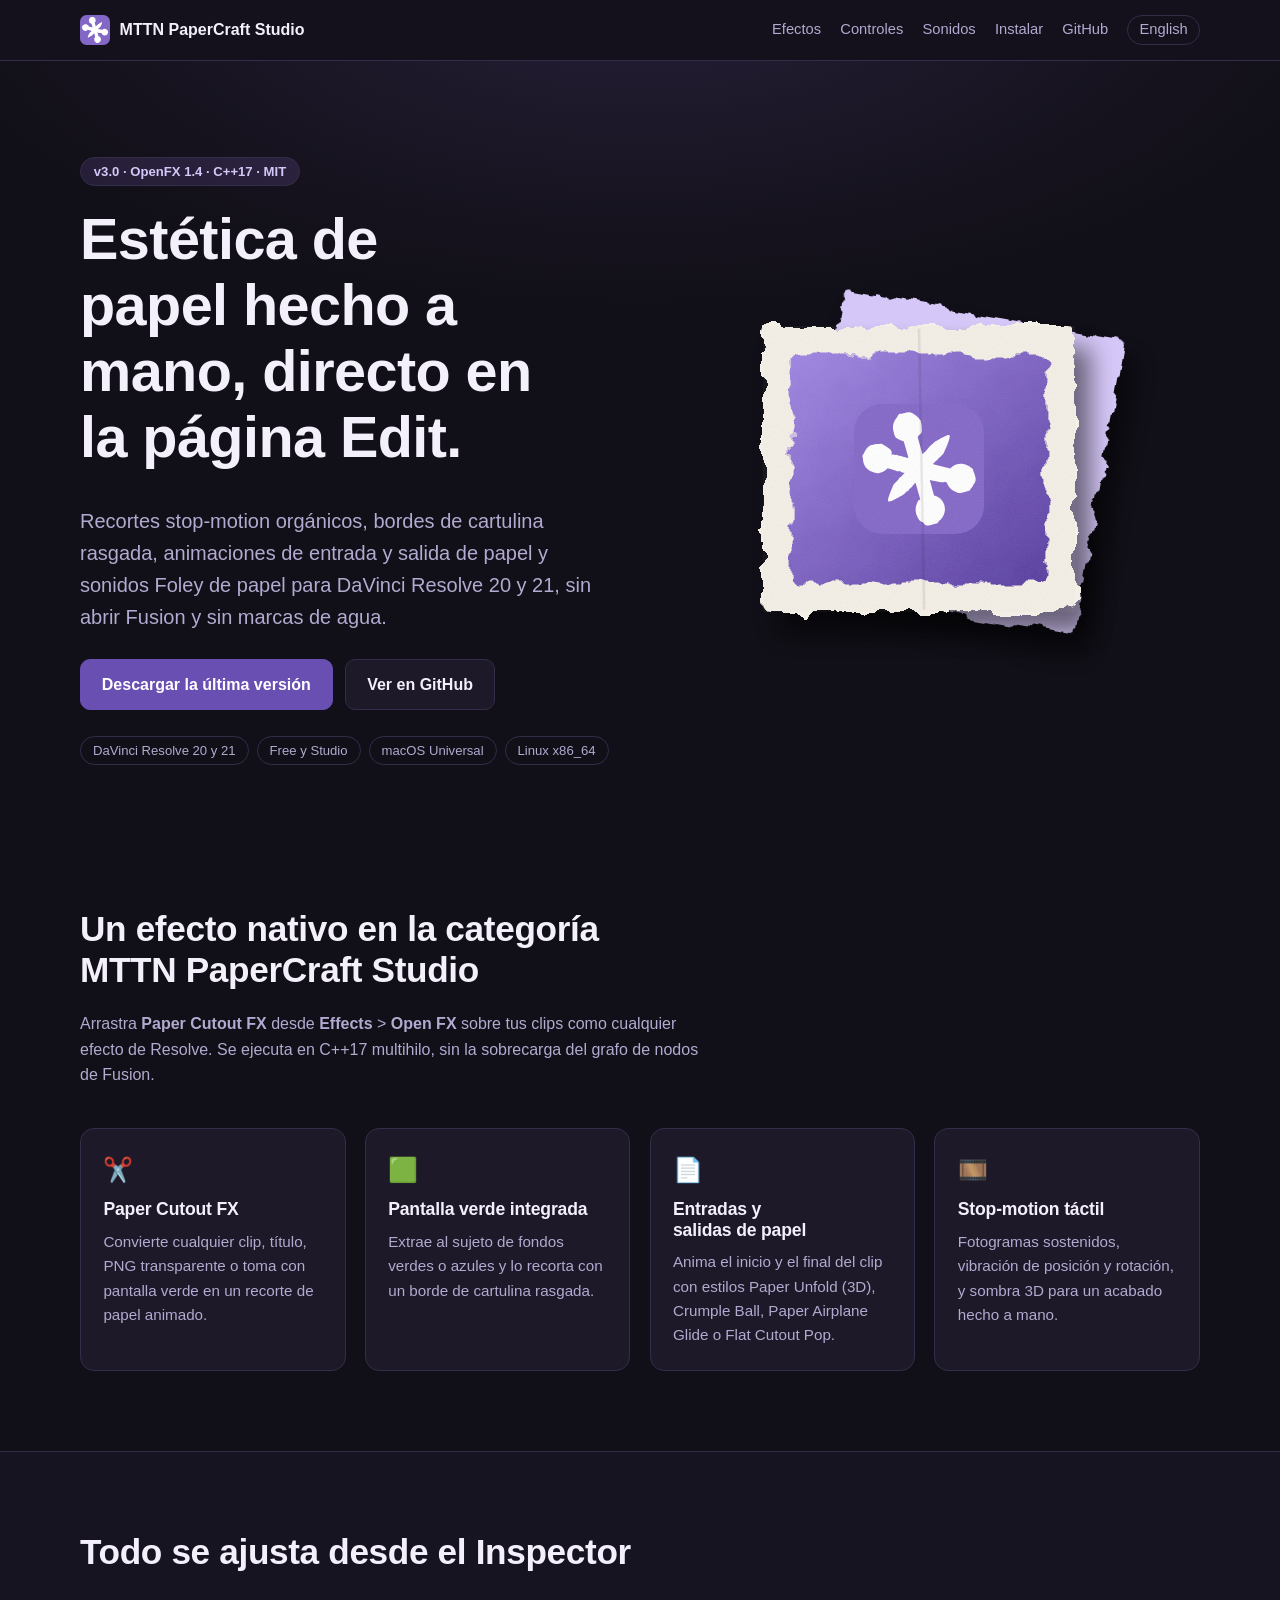
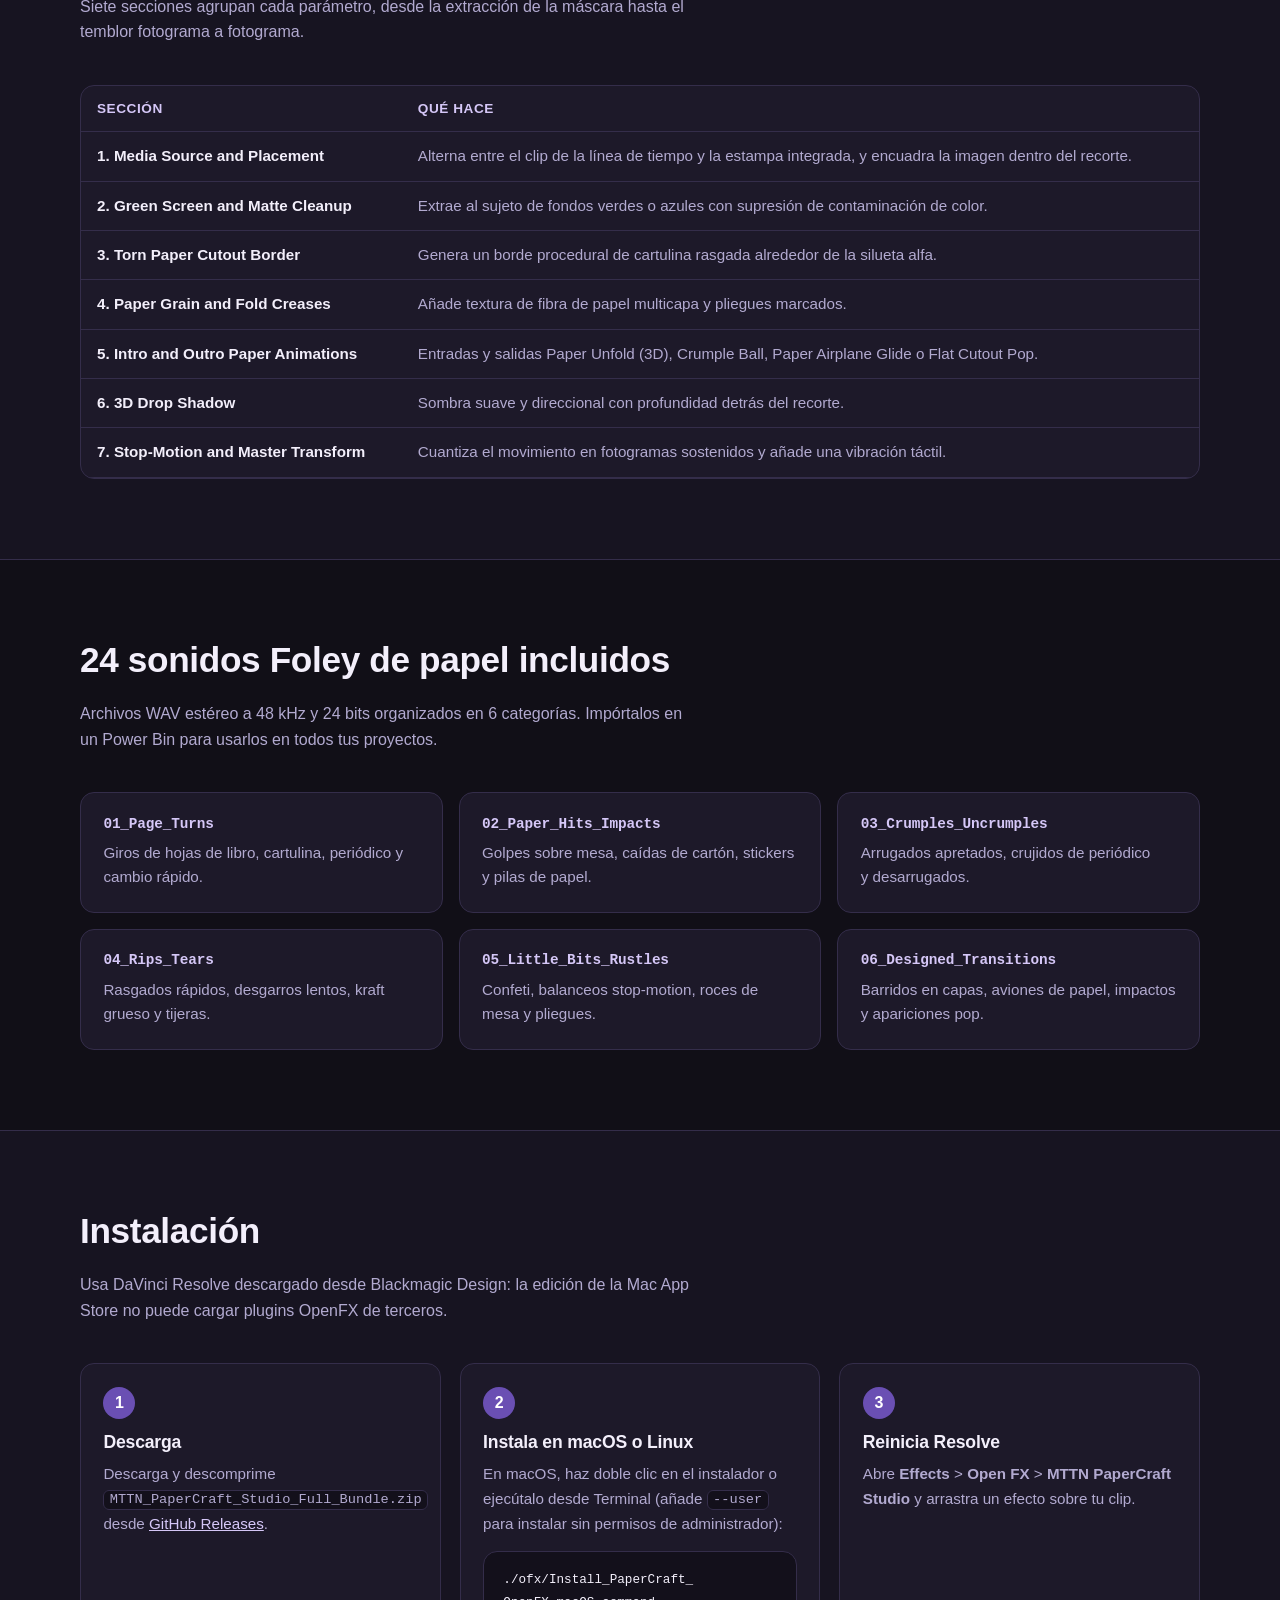
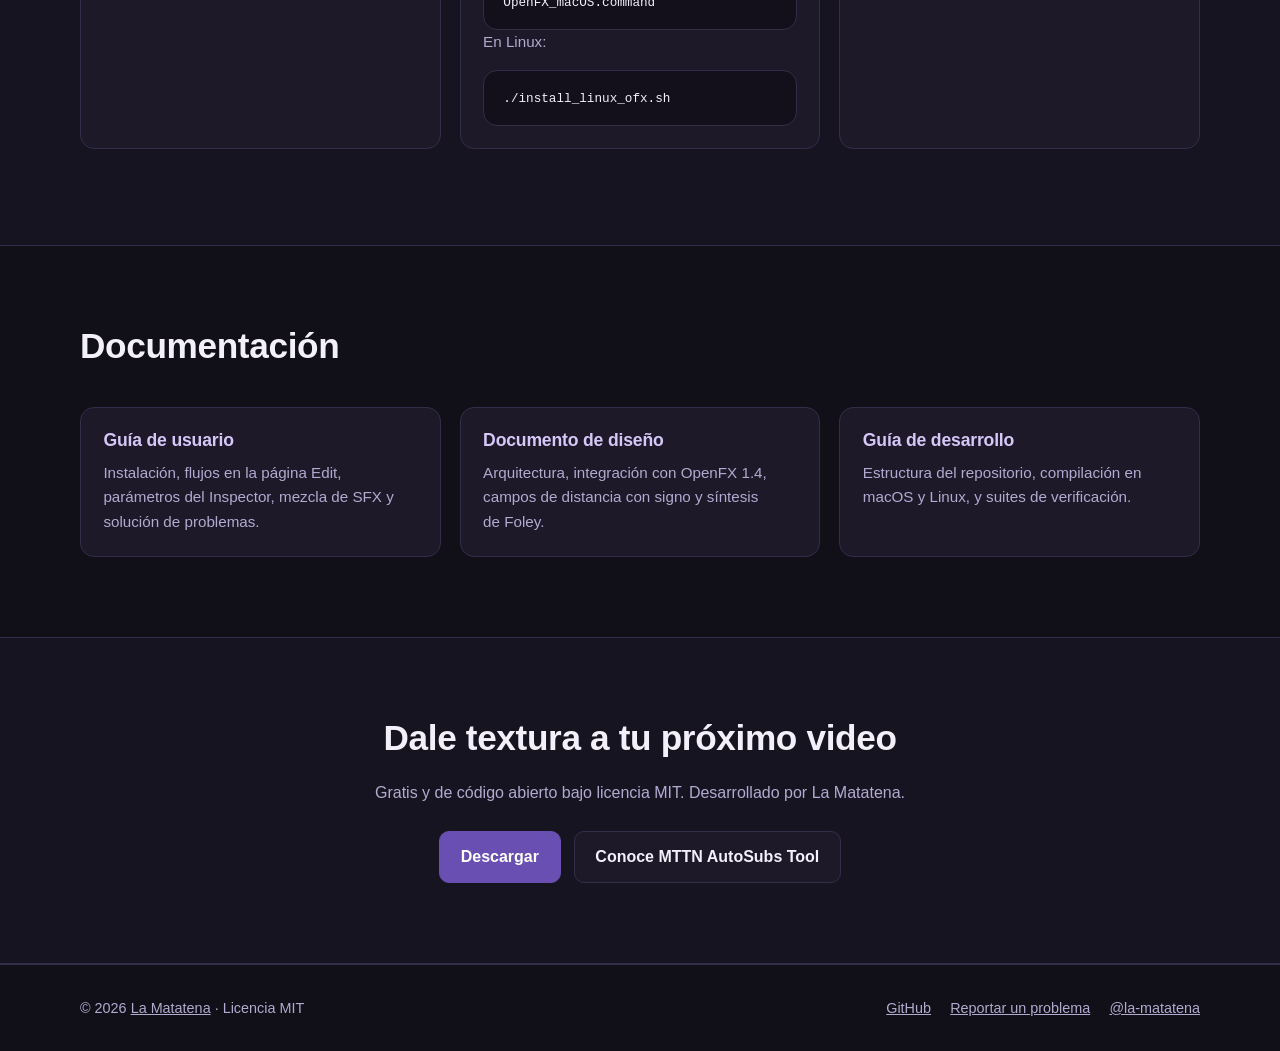
==== site/index.html @ d3d1551f "feat!: ship Paper Cutout FX as a filter-only plugin (v3.0.0) Remove the Paper Cutout FX generator co" ====
<!doctype html>
<html lang="es">
<head>
  <meta charset="utf-8">
  <meta name="viewport" content="width=device-width, initial-scale=1">
  <meta name="color-scheme" content="dark">
  <title>MTTN PaperCraft Studio · Recortes de papel stop-motion para DaVinci Resolve</title>
  <meta name="description" content="Plugin OpenFX nativo para DaVinci Resolve 20 y 21: recortes de papel stop-motion, bordes de cartulina rasgada, animaciones de papel y 24 sonidos Foley de papel. Gratis y sin marcas de agua.">
  <meta name="theme-color" content="#15121e">
  <link rel="icon" href="icon.svg" type="image/svg+xml">
  <link rel="alternate" hreflang="es" href="https://la-matatena.github.io/mttn-papercraft-studio/">
  <link rel="alternate" hreflang="en" href="https://la-matatena.github.io/mttn-papercraft-studio/en/">
  <meta property="og:title" content="MTTN PaperCraft Studio">
  <meta property="og:description" content="Recortes de papel stop-motion, animaciones de papel y Foley de papel en la página Edit de DaVinci Resolve.">
  <meta property="og:type" content="website">
  <link rel="stylesheet" href="styles.css">
</head>
<body>
  <a class="skip" href="#main">Saltar al contenido</a>
  <header class="topbar">
    <div class="wrap">
      <a class="brand" href="./"><img src="icon.svg" alt="" width="30" height="30">MTTN PaperCraft Studio</a>
      <nav class="nav" aria-label="Principal">
        <a href="#efectos">Efectos</a>
        <a href="#controles">Controles</a>
        <a href="#sonidos">Sonidos</a>
        <a href="#instalar">Instalar</a>
        <a href="https://github.com/la-matatena/mttn-papercraft-studio">GitHub</a>
        <a class="lang" href="en/" hreflang="en" lang="en">English</a>
      </nav>
    </div>
  </header>

  <main id="main">
    <section class="hero">
      <div class="wrap hero-grid split">
        <div>
          <span class="eyebrow">v3.0 · OpenFX 1.4 · C++17 · MIT</span>
          <h1>Estética de papel hecho a mano, directo en la página Edit.</h1>
          <p class="lead">Recortes stop-motion orgánicos, bordes de cartulina rasgada, animaciones de entrada y salida de papel y sonidos Foley de papel para DaVinci Resolve 20 y 21, sin abrir Fusion y sin marcas de agua.</p>
          <div class="actions">
            <a class="btn primary" href="https://github.com/la-matatena/mttn-papercraft-studio/releases/latest">Descargar la última versión</a>
            <a class="btn" href="https://github.com/la-matatena/mttn-papercraft-studio">Ver en GitHub</a>
          </div>
          <ul class="chips" aria-label="Compatibilidad">
            <li>DaVinci Resolve 20 y 21</li>
            <li>Free y Studio</li>
            <li>macOS Universal</li>
            <li>Linux x86_64</li>
          </ul>
        </div>
        <svg class="paper-art" viewBox="0 0 400 320" role="img" aria-label="Ilustración de dos recortes de cartulina rasgada con la estampa de La Matatena">
          <defs>
            <filter id="torn" x="-10%" y="-10%" width="120%" height="120%">
              <feTurbulence type="fractalNoise" baseFrequency="0.045" numOctaves="4" seed="7"/>
              <feDisplacementMap in="SourceGraphic" scale="16"/>
            </filter>
            <filter id="shadow" x="-20%" y="-20%" width="140%" height="140%">
              <feGaussianBlur stdDeviation="9"/>
            </filter>
            <filter id="grain">
              <feTurbulence type="fractalNoise" baseFrequency="0.9" numOctaves="2" seed="2" result="noise"/>
              <feColorMatrix in="noise" type="saturate" values="0"/>
              <feComponentTransfer><feFuncA type="linear" slope="0.12"/></feComponentTransfer>
              <feComposite in2="SourceGraphic" operator="in"/>
            </filter>
            <linearGradient id="ink" x1="0" y1="0" x2="1" y2="1">
              <stop offset="0" stop-color="#9f85e3"/>
              <stop offset="1" stop-color="#583da0"/>
            </linearGradient>
          </defs>
          <g transform="rotate(10 220 160)">
            <g class="wobble back">
              <rect x="110" y="40" width="220" height="230" rx="6" fill="#000" opacity="0.45" filter="url(#shadow)" transform="translate(10 14)"/>
              <rect x="110" y="40" width="220" height="230" rx="6" fill="#d5c7f7" filter="url(#torn)"/>
            </g>
          </g>
          <g class="wobble">
            <rect x="70" y="50" width="240" height="220" rx="6" fill="#000" opacity="0.5" filter="url(#shadow)" transform="translate(12 16)"/>
            <rect x="70" y="50" width="240" height="220" rx="6" fill="#f4efe6" filter="url(#torn)"/>
            <rect x="92" y="72" width="196" height="176" rx="4" fill="url(#ink)" filter="url(#torn)"/>
            <image href="icon.svg" x="140" y="110" width="100" height="100"/>
            <rect x="70" y="50" width="240" height="220" fill="#fff" filter="url(#grain)"/>
            <path d="M190 52 L194 268" stroke="#000" stroke-opacity="0.08" stroke-width="2"/>
          </g>
        </svg>
      </div>
    </section>

    <section id="efectos">
      <div class="wrap">
        <div class="section-head">
          <h2>Un efecto nativo en la categoría MTTN PaperCraft Studio</h2>
          <p>Arrastra <strong>Paper Cutout FX</strong> desde <strong>Effects</strong> &gt; <strong>Open FX</strong> sobre tus clips como cualquier efecto de Resolve. Se ejecuta en C++17 multihilo, sin la sobrecarga del grafo de nodos de Fusion.</p>
        </div>
        <div class="grid">
          <article class="card"><span class="icon" aria-hidden="true">✂️</span><h3>Paper Cutout FX</h3><p>Convierte cualquier clip, título, PNG transparente o toma con pantalla verde en un recorte de papel animado.</p></article>
          <article class="card"><span class="icon" aria-hidden="true">🟩</span><h3>Pantalla verde integrada</h3><p>Extrae al sujeto de fondos verdes o azules y lo recorta con un borde de cartulina rasgada.</p></article>
          <article class="card"><span class="icon" aria-hidden="true">📄</span><h3>Entradas y salidas de papel</h3><p>Anima el inicio y el final del clip con estilos Paper Unfold (3D), Crumple Ball, Paper Airplane Glide o Flat Cutout Pop.</p></article>
          <article class="card"><span class="icon" aria-hidden="true">🎞️</span><h3>Stop-motion táctil</h3><p>Fotogramas sostenidos, vibración de posición y rotación, y sombra 3D para un acabado hecho a mano.</p></article>
        </div>
      </div>
    </section>

    <section id="controles" class="alt">
      <div class="wrap">
        <div class="section-head">
          <h2>Todo se ajusta desde el Inspector</h2>
          <p>Siete secciones agrupan cada parámetro, desde la extracción de la máscara hasta el temblor fotograma a fotograma.</p>
        </div>
        <div class="table-scroll">
          <table>
            <thead><tr><th scope="col">Sección</th><th scope="col">Qué hace</th></tr></thead>
            <tbody>
              <tr><td><strong>1. Media Source and Placement</strong></td><td>Alterna entre el clip de la línea de tiempo y la estampa integrada, y encuadra la imagen dentro del recorte.</td></tr>
              <tr><td><strong>2. Green Screen and Matte Cleanup</strong></td><td>Extrae al sujeto de fondos verdes o azules con supresión de contaminación de color.</td></tr>
              <tr><td><strong>3. Torn Paper Cutout Border</strong></td><td>Genera un borde procedural de cartulina rasgada alrededor de la silueta alfa.</td></tr>
              <tr><td><strong>4. Paper Grain and Fold Creases</strong></td><td>Añade textura de fibra de papel multicapa y pliegues marcados.</td></tr>
              <tr><td><strong>5. Intro and Outro Paper Animations</strong></td><td>Entradas y salidas Paper Unfold (3D), Crumple Ball, Paper Airplane Glide o Flat Cutout Pop.</td></tr>
              <tr><td><strong>6. 3D Drop Shadow</strong></td><td>Sombra suave y direccional con profundidad detrás del recorte.</td></tr>
              <tr><td><strong>7. Stop-Motion and Master Transform</strong></td><td>Cuantiza el movimiento en fotogramas sostenidos y añade una vibración táctil.</td></tr>
            </tbody>
          </table>
        </div>
      </div>
    </section>

    <section id="sonidos">
      <div class="wrap">
        <div class="section-head">
          <h2>24 sonidos Foley de papel incluidos</h2>
          <p>Archivos WAV estéreo a 48 kHz y 24 bits organizados en 6 categorías. Impórtalos en un Power Bin para usarlos en todos tus proyectos.</p>
        </div>
        <div class="sfx">
          <article class="card"><h3>01_Page_Turns</h3><p>Giros de hojas de libro, cartulina, periódico y cambio rápido.</p></article>
          <article class="card"><h3>02_Paper_Hits_Impacts</h3><p>Golpes sobre mesa, caídas de cartón, stickers y pilas de papel.</p></article>
          <article class="card"><h3>03_Crumples_Uncrumples</h3><p>Arrugados apretados, crujidos de periódico y desarrugados.</p></article>
          <article class="card"><h3>04_Rips_Tears</h3><p>Rasgados rápidos, desgarros lentos, kraft grueso y tijeras.</p></article>
          <article class="card"><h3>05_Little_Bits_Rustles</h3><p>Confeti, balanceos stop-motion, roces de mesa y pliegues.</p></article>
          <article class="card"><h3>06_Designed_Transitions</h3><p>Barridos en capas, aviones de papel, impactos y apariciones pop.</p></article>
        </div>
      </div>
    </section>

    <section id="instalar" class="alt">
      <div class="wrap">
        <div class="section-head">
          <h2>Instalación</h2>
          <p>Usa DaVinci Resolve descargado desde Blackmagic Design: la edición de la Mac App Store no puede cargar plugins OpenFX de terceros.</p>
        </div>
        <ol class="steps">
          <li>
            <h3>Descarga</h3>
            <p>Descarga y descomprime <code>MTTN_PaperCraft_Studio_Full_Bundle.zip</code> desde <a href="https://github.com/la-matatena/mttn-papercraft-studio/releases/latest">GitHub Releases</a>.</p>
          </li>
          <li>
            <h3>Instala en macOS o Linux</h3>
            <p>En macOS, haz doble clic en el instalador o ejecútalo desde Terminal (añade <code>--user</code> para instalar sin permisos de administrador):</p>
            <pre><code>./ofx/<wbr>Install_PaperCraft_<wbr>OpenFX_macOS.command</code></pre>
            <p>En Linux:</p>
            <pre><code>./install_linux_ofx.sh</code></pre>
          </li>
          <li>
            <h3>Reinicia Resolve</h3>
            <p>Abre <strong>Effects</strong> &gt; <strong>Open FX</strong> &gt; <strong>MTTN PaperCraft Studio</strong> y arrastra un efecto sobre tu clip.</p>
          </li>
        </ol>
      </div>
    </section>

    <section id="docs">
      <div class="wrap">
        <div class="section-head"><h2>Documentación</h2></div>
        <div class="grid three">
          <a class="card" href="https://github.com/la-matatena/mttn-papercraft-studio/blob/main/docs/user_guide.md"><h3>Guía de usuario</h3><p>Instalación, flujos en la página Edit, parámetros del Inspector, mezcla de SFX y solución de problemas.</p></a>
          <a class="card" href="https://github.com/la-matatena/mttn-papercraft-studio/blob/main/docs/design_doc.md"><h3>Documento de diseño</h3><p>Arquitectura, integración con OpenFX 1.4, campos de distancia con signo y síntesis de Foley.</p></a>
          <a class="card" href="https://github.com/la-matatena/mttn-papercraft-studio/blob/main/docs/developer_guide.md"><h3>Guía de desarrollo</h3><p>Estructura del repositorio, compilación en macOS y Linux, y suites de verificación.</p></a>
        </div>
      </div>
    </section>

    <section class="cta alt">
      <div class="wrap">
        <h2>Dale textura a tu próximo video</h2>
        <p>Gratis y de código abierto bajo licencia MIT. Desarrollado por La Matatena.</p>
        <div class="actions">
          <a class="btn primary" href="https://github.com/la-matatena/mttn-papercraft-studio/releases/latest">Descargar</a>
          <a class="btn" href="https://la-matatena.github.io/mttn-autosubs-tool/">Conoce MTTN AutoSubs Tool</a>
        </div>
      </div>
    </section>
  </main>

  <footer>
    <div class="wrap">
      <span>© 2026 <a href="https://la-matatena.com">La Matatena</a> · Licencia MIT</span>
      <nav aria-label="Pie de página">
        <a href="https://github.com/la-matatena/mttn-papercraft-studio">GitHub</a>
        <a href="https://github.com/la-matatena/mttn-papercraft-studio/issues">Reportar un problema</a>
        <a href="https://github.com/la-matatena">@la-matatena</a>
      </nav>
    </div>
  </footer>
</body>
</html>
---- site/styles.css ----
/* La Matatena landing page styles. Tokens come from la-matatena/.github/assets/brand-palette.json. */
:root {
  color-scheme: dark;
  --purple: #8367c7;
  --purple-deep: #6a4fb3;
  --purple-hover: #583da0;
  --purple-control: #9f85e3;
  --purple-tint: #d5c7f7;
  --purple-soft: rgba(131, 103, 199, 0.18);
  --bg: #110f17;
  --topbar: #15121e;
  --panel: #171421;
  --card: #1d1929;
  --inset: #13101b;
  --border: #342d4a;
  --text: #f3effb;
  --muted: #b2aad0;
  --ok: #2ecc71;
  --font-heading: "Montserrat", -apple-system, BlinkMacSystemFont, "SF Pro Display", "Helvetica Neue", Arial, sans-serif;
  --font-body: -apple-system, BlinkMacSystemFont, "SF Pro Text", "Helvetica Neue", Arial, sans-serif;
  --font-mono: ui-monospace, SFMono-Regular, Menlo, Monaco, Consolas, monospace;
  --radius: 14px;
  --max: 1120px;
  accent-color: var(--purple);
}

*, *::before, *::after { box-sizing: border-box; }

html { scroll-behavior: smooth; }
@media (prefers-reduced-motion: reduce) { html { scroll-behavior: auto; } }

body {
  margin: 0;
  background: var(--bg);
  color: var(--text);
  font: 1rem/1.6 var(--font-body);
  -webkit-font-smoothing: antialiased;
}

img { max-width: 100%; height: auto; display: block; }
figure { margin: 0; }
a { color: var(--purple-tint); }
a:hover { color: #fff; }
:focus-visible { outline: 2px solid var(--purple-control); outline-offset: 3px; border-radius: 6px; }
::selection { background: var(--purple); color: #fff; }

h1, h2, h3 { font-family: var(--font-heading); line-height: 1.15; letter-spacing: -0.01em; margin: 0 0 0.6em; text-wrap: balance; }
h1 { font-size: clamp(2.2rem, 5vw, 3.6rem); font-weight: 800; }
h2 { font-size: clamp(1.6rem, 3vw, 2.2rem); font-weight: 700; }
h3 { font-size: 1.1rem; font-weight: 700; }
p { margin: 0 0 1em; text-wrap: pretty; }
code { font-family: var(--font-mono); font-size: 0.9em; background: var(--inset); border: 1px solid var(--border); border-radius: 6px; padding: 0.1em 0.4em; }
pre { font-family: var(--font-mono); font-size: 0.88rem; background: var(--inset); border: 1px solid var(--border); border-radius: var(--radius); padding: 1rem 1.2rem; overflow-x: auto; margin: 0; }
pre code { background: none; border: 0; padding: 0; }

.wrap { width: min(100% - 2.5rem, var(--max)); margin-inline: auto; }

.skip { position: absolute; left: -999px; top: 0; }
.skip:focus { left: 1rem; top: 1rem; z-index: 10; background: var(--purple); color: #fff; padding: 0.5rem 1rem; border-radius: 8px; }

/* Top bar */
.topbar { position: sticky; top: 0; z-index: 5; background: color-mix(in srgb, var(--topbar) 88%, transparent); backdrop-filter: blur(10px); border-bottom: 1px solid var(--border); }
.topbar .wrap { display: flex; align-items: center; gap: 1.5rem; min-height: 60px; }
.brand { display: flex; align-items: center; gap: 0.6rem; color: var(--text); text-decoration: none; font-family: var(--font-heading); font-weight: 700; }
.brand img { width: 30px; height: 30px; }
.nav { display: flex; gap: 1.2rem; margin-left: auto; align-items: center; flex-wrap: wrap; }
.nav a { color: var(--muted); text-decoration: none; font-size: 0.92rem; }
.nav a:hover { color: var(--text); }
.nav .lang { border: 1px solid var(--border); border-radius: 999px; padding: 0.15rem 0.7rem; }
@media (max-width: 720px) { .nav a:not(.lang) { display: none; } }

/* Buttons */
.btn { display: inline-flex; align-items: center; gap: 0.5rem; padding: 0.75rem 1.3rem; border-radius: 10px; font-weight: 600; text-decoration: none; border: 1px solid var(--border); color: var(--text); background: var(--card); transition: background 0.15s, border-color 0.15s; }
.btn:hover { color: var(--text); border-color: var(--purple-control); }
.btn.primary { background: var(--purple-deep); border-color: var(--purple-deep); color: #fff; }
.btn.primary:hover { background: var(--purple-hover); }
.actions { display: flex; flex-wrap: wrap; gap: 0.8rem; margin-top: 1.6rem; }

/* Hero */
.hero { padding: clamp(3rem, 8vw, 6rem) 0 3rem; background: radial-gradient(ellipse 80% 60% at 50% -10%, var(--purple-soft), transparent 70%); }
.hero-grid { display: grid; gap: 3rem; align-items: center; }
@media (min-width: 900px) { .hero-grid.split { grid-template-columns: 1fr 1fr; } }
.eyebrow { display: inline-block; color: var(--purple-tint); background: var(--purple-soft); border: 1px solid var(--border); border-radius: 999px; padding: 0.2rem 0.8rem; font-size: 0.82rem; font-weight: 600; margin-bottom: 1.2rem; }
.lead { font-size: clamp(1.05rem, 1.8vw, 1.25rem); color: var(--muted); max-width: 60ch; }
.chips { display: flex; flex-wrap: wrap; gap: 0.5rem; margin-top: 1.6rem; padding: 0; list-style: none; }
.chips li { font-size: 0.82rem; color: var(--muted); border: 1px solid var(--border); border-radius: 999px; padding: 0.2rem 0.75rem; }
.shot { border: 1px solid var(--border); border-radius: var(--radius); overflow: hidden; background: var(--panel); box-shadow: 0 30px 80px -30px rgba(0, 0, 0, 0.8), 0 0 0 1px rgba(255, 255, 255, 0.02); }
.hero .shot { margin-top: 3rem; }

/* Sections */
section { padding: clamp(3rem, 7vw, 5rem) 0; }
section.alt { background: var(--panel); border-block: 1px solid var(--border); }
.section-head { max-width: 70ch; margin-bottom: 2.5rem; }
.section-head p { color: var(--muted); }

.grid { display: grid; gap: 1.2rem; grid-template-columns: repeat(auto-fill, minmax(min(100%, 260px), 1fr)); }
@media (min-width: 900px) { .grid.three, .sfx { grid-template-columns: repeat(3, 1fr); } }
a.card { text-decoration: none; color: inherit; transition: border-color 0.15s; }
a.card:hover { border-color: var(--purple-control); }
a.card h3 { color: var(--purple-tint); }
.card { background: var(--card); border: 1px solid var(--border); border-radius: var(--radius); padding: 1.4rem; }
.card p { color: var(--muted); margin: 0; font-size: 0.95rem; }
.card .icon { font-size: 1.5rem; margin-bottom: 0.6rem; display: block; }

.feature { display: grid; gap: 2rem; align-items: center; margin-bottom: 4rem; }
.feature:last-child { margin-bottom: 0; }
@media (min-width: 900px) {
  .feature { grid-template-columns: 5fr 7fr; }
  .feature.flip > :first-child { order: 2; }
}
.feature ul { color: var(--muted); padding-left: 1.2rem; margin: 0; }
.feature li { margin-bottom: 0.4rem; }
.stack { display: grid; gap: 1rem; }
.pair { display: grid; gap: 1rem; grid-template-columns: 1fr 1fr; align-items: start; }
@media (max-width: 600px) { .pair { grid-template-columns: 1fr; } }
.shot.narrow { max-width: 460px; justify-self: center; width: 100%; }

.steps { counter-reset: step; display: grid; gap: 1.2rem; grid-template-columns: repeat(auto-fit, minmax(min(100%, 300px), 1fr)); padding: 0; list-style: none; }
.steps > li { counter-increment: step; background: var(--card); border: 1px solid var(--border); border-radius: var(--radius); padding: 1.4rem; }
.steps > li::before { content: counter(step); display: inline-grid; place-items: center; width: 2rem; height: 2rem; border-radius: 50%; background: var(--purple-deep); color: #fff; font-weight: 700; margin-bottom: 0.8rem; }
.steps p { color: var(--muted); font-size: 0.95rem; }
.steps pre { margin-top: 0.8rem; white-space: pre-wrap; overflow-wrap: anywhere; }

table { width: 100%; border-collapse: collapse; font-size: 0.95rem; }
th, td { text-align: left; padding: 0.75rem 1rem; border-bottom: 1px solid var(--border); vertical-align: top; }
th { color: var(--purple-tint); font-family: var(--font-heading); font-size: 0.85rem; text-transform: uppercase; letter-spacing: 0.04em; }
td { color: var(--muted); }
td strong { color: var(--text); }
.table-scroll { overflow-x: auto; border: 1px solid var(--border); border-radius: var(--radius); background: var(--card); }

.cta { text-align: center; }
.cta .actions { justify-content: center; }
.cta p { color: var(--muted); max-width: 60ch; margin-inline: auto; }

footer { border-top: 1px solid var(--border); padding: 2rem 0; color: var(--muted); font-size: 0.9rem; }
footer .wrap { display: flex; flex-wrap: wrap; gap: 1rem 2rem; justify-content: space-between; align-items: center; }
footer nav { display: flex; gap: 1.2rem; flex-wrap: wrap; }
footer a { color: var(--muted); }

/* PaperCraft hero art: torn cardstock cutouts with a stop-motion wobble. */
.paper-art { width: 100%; max-width: 520px; margin-inline: auto; overflow: visible; }
.paper-art .wobble { transform-box: fill-box; transform-origin: center; animation: stop-motion 1.2s steps(1) infinite; }
.paper-art .wobble.back { animation-delay: -0.6s; }
@keyframes stop-motion {
  0% { transform: rotate(-4deg) translate(0, 0); }
  25% { transform: rotate(-3.2deg) translate(2px, -1px); }
  50% { transform: rotate(-4.6deg) translate(-1px, 1px); }
  75% { transform: rotate(-3.6deg) translate(1px, 2px); }
}
@media (prefers-reduced-motion: reduce) { .paper-art .wobble { animation: none; transform: rotate(-4deg); } }

.sfx { display: grid; gap: 1rem; grid-template-columns: repeat(auto-fill, minmax(min(100%, 220px), 1fr)); }
.sfx .card h3 { font-family: var(--font-mono); font-size: 0.9rem; color: var(--purple-tint); }
@media (min-width: 900px) { .sfx { grid-template-columns: repeat(3, 1fr); } }
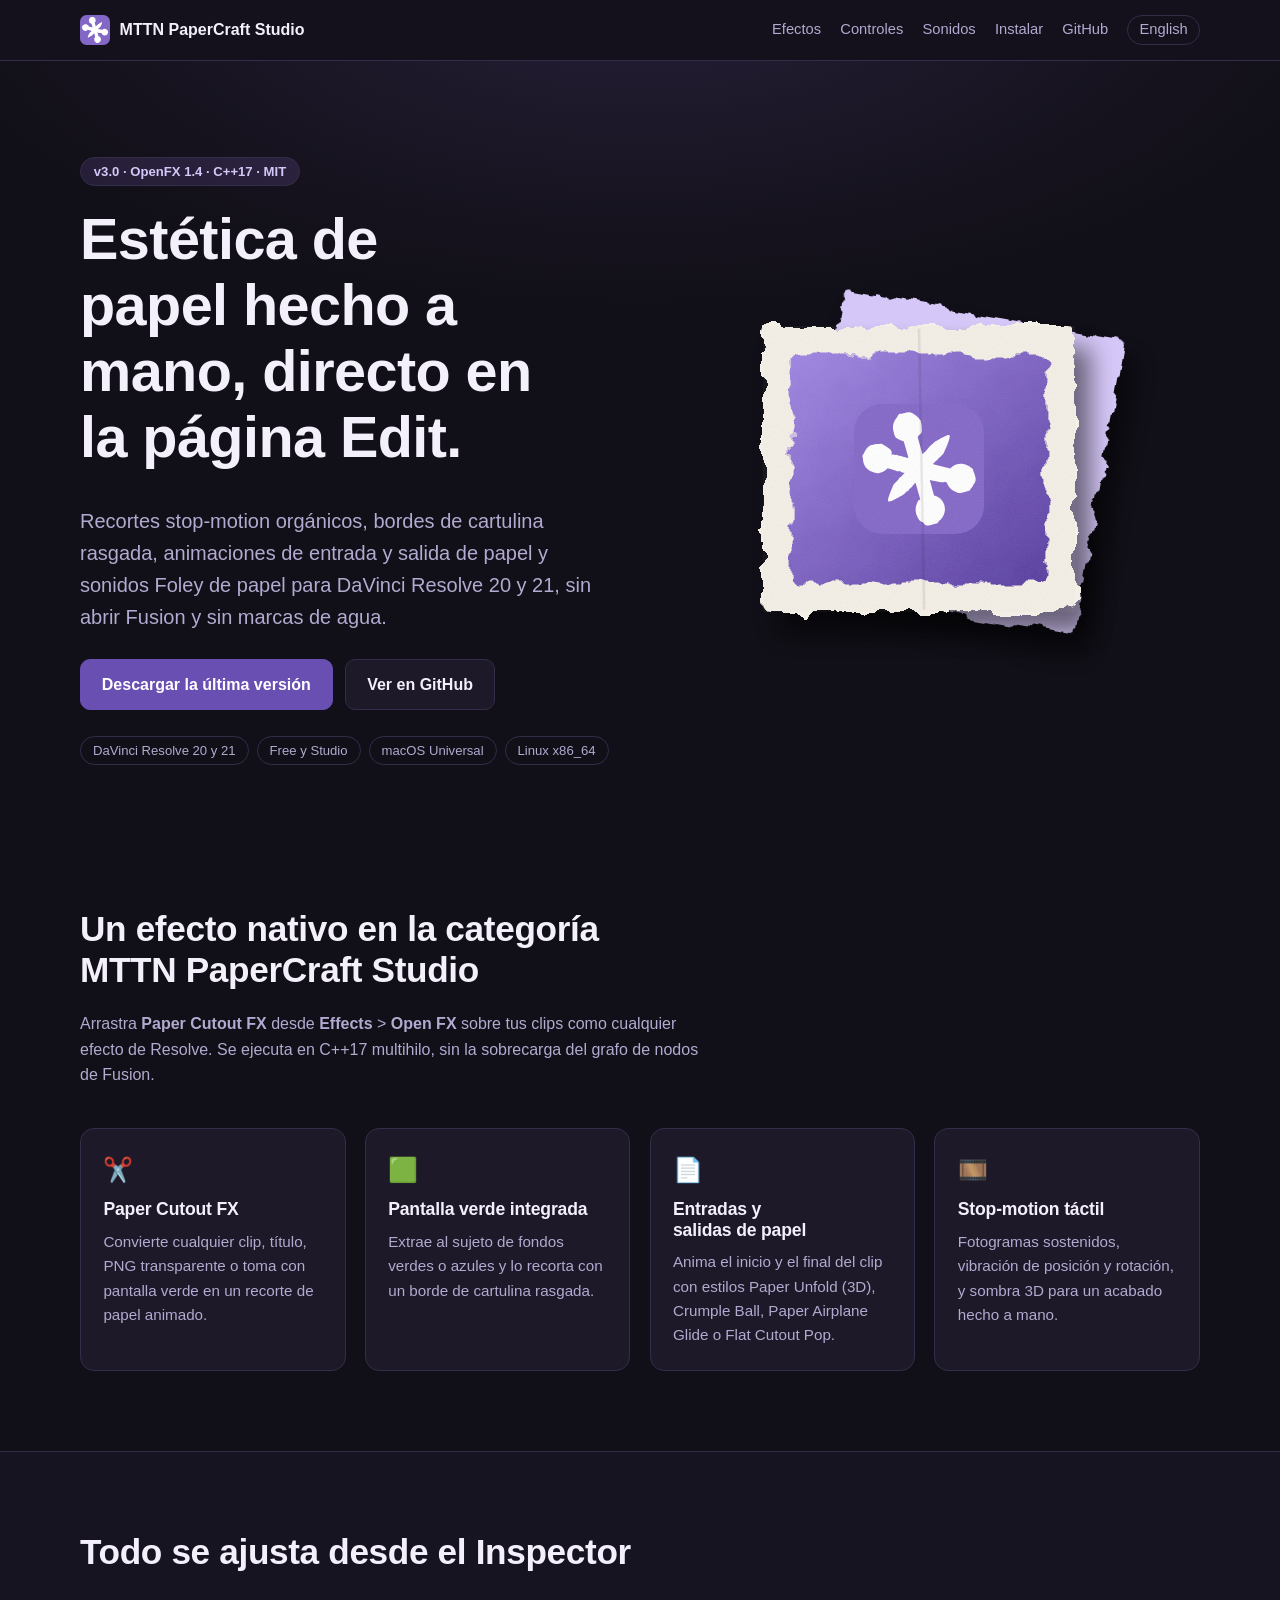
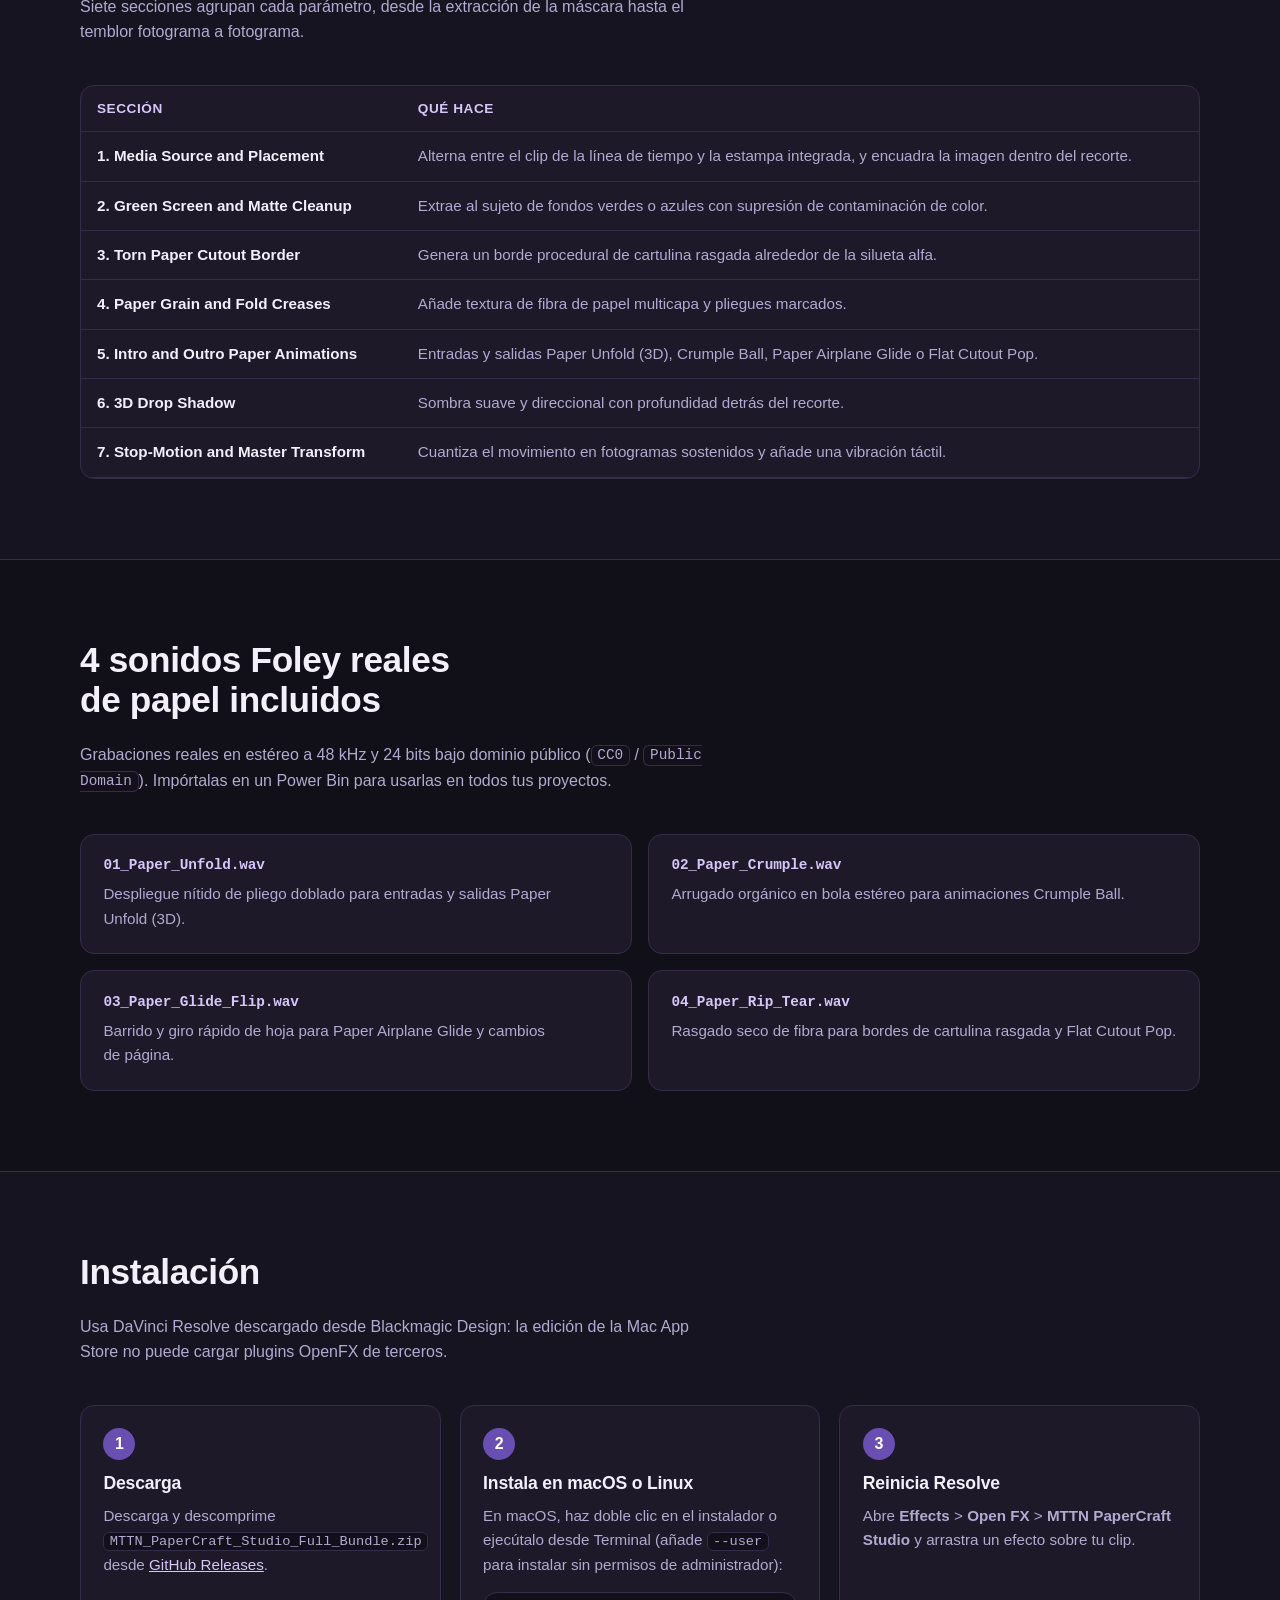
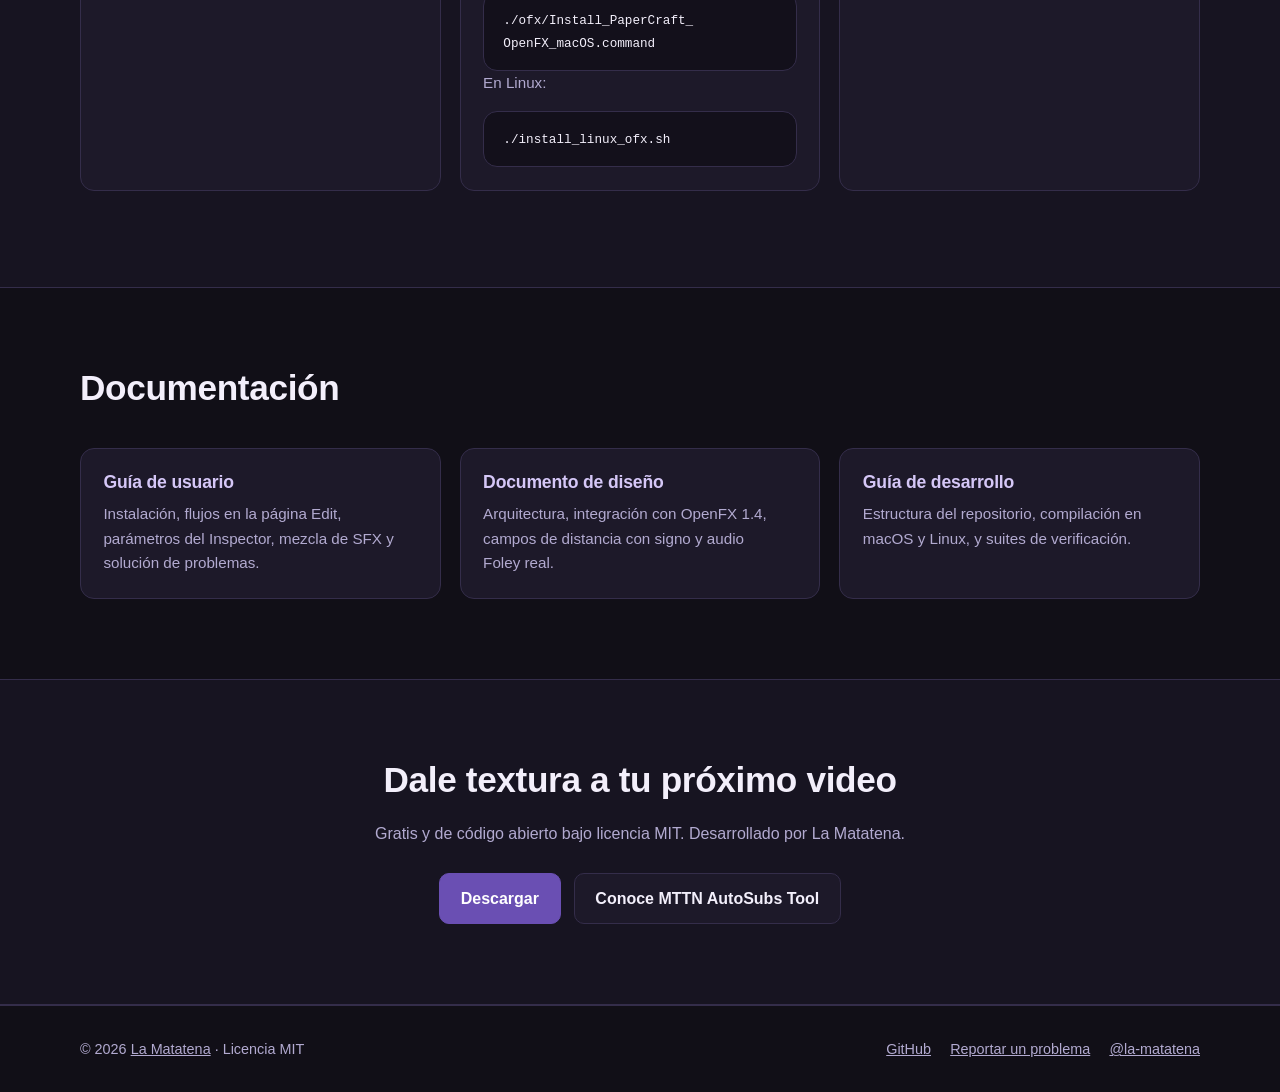
==== commit 52823521: "feat: replace synthesized audio with 4 real public-domain paper Foley WAVs" ====
--- a/site/index.html
+++ b/site/index.html
@@ -5,7 +5,7 @@
   <meta name="viewport" content="width=device-width, initial-scale=1">
   <meta name="color-scheme" content="dark">
   <title>MTTN PaperCraft Studio · Recortes de papel stop-motion para DaVinci Resolve</title>
-  <meta name="description" content="Plugin OpenFX nativo para DaVinci Resolve 20 y 21: recortes de papel stop-motion, bordes de cartulina rasgada, animaciones de papel y 24 sonidos Foley de papel. Gratis y sin marcas de agua.">
+  <meta name="description" content="Plugin OpenFX nativo para DaVinci Resolve 20 y 21: recortes de papel stop-motion, bordes de cartulina rasgada, animaciones de papel y 4 sonidos Foley reales de papel. Gratis y sin marcas de agua.">
   <meta name="theme-color" content="#15121e">
   <link rel="icon" href="icon.svg" type="image/svg+xml">
   <link rel="alternate" hreflang="es" href="https://la-matatena.github.io/mttn-papercraft-studio/">
@@ -128,16 +128,14 @@
     <section id="sonidos">
       <div class="wrap">
         <div class="section-head">
-          <h2>24 sonidos Foley de papel incluidos</h2>
-          <p>Archivos WAV estéreo a 48 kHz y 24 bits organizados en 6 categorías. Impórtalos en un Power Bin para usarlos en todos tus proyectos.</p>
+          <h2>4 sonidos Foley reales de papel incluidos</h2>
+          <p>Grabaciones reales en estéreo a 48 kHz y 24 bits bajo dominio público (<code>CC0</code> / <code>Public Domain</code>). Impórtalas en un Power Bin para usarlas en todos tus proyectos.</p>
         </div>
         <div class="sfx">
-          <article class="card"><h3>01_Page_Turns</h3><p>Giros de hojas de libro, cartulina, periódico y cambio rápido.</p></article>
-          <article class="card"><h3>02_Paper_Hits_Impacts</h3><p>Golpes sobre mesa, caídas de cartón, stickers y pilas de papel.</p></article>
-          <article class="card"><h3>03_Crumples_Uncrumples</h3><p>Arrugados apretados, crujidos de periódico y desarrugados.</p></article>
-          <article class="card"><h3>04_Rips_Tears</h3><p>Rasgados rápidos, desgarros lentos, kraft grueso y tijeras.</p></article>
-          <article class="card"><h3>05_Little_Bits_Rustles</h3><p>Confeti, balanceos stop-motion, roces de mesa y pliegues.</p></article>
-          <article class="card"><h3>06_Designed_Transitions</h3><p>Barridos en capas, aviones de papel, impactos y apariciones pop.</p></article>
+          <article class="card"><h3>01_Paper_Unfold.wav</h3><p>Despliegue nítido de pliego doblado para entradas y salidas Paper Unfold (3D).</p></article>
+          <article class="card"><h3>02_Paper_Crumple.wav</h3><p>Arrugado orgánico en bola estéreo para animaciones Crumple Ball.</p></article>
+          <article class="card"><h3>03_Paper_Glide_Flip.wav</h3><p>Barrido y giro rápido de hoja para Paper Airplane Glide y cambios de página.</p></article>
+          <article class="card"><h3>04_Paper_Rip_Tear.wav</h3><p>Rasgado seco de fibra para bordes de cartulina rasgada y Flat Cutout Pop.</p></article>
         </div>
       </div>
     </section>
@@ -173,7 +171,7 @@
         <div class="section-head"><h2>Documentación</h2></div>
         <div class="grid three">
           <a class="card" href="https://github.com/la-matatena/mttn-papercraft-studio/blob/main/docs/user_guide.md"><h3>Guía de usuario</h3><p>Instalación, flujos en la página Edit, parámetros del Inspector, mezcla de SFX y solución de problemas.</p></a>
-          <a class="card" href="https://github.com/la-matatena/mttn-papercraft-studio/blob/main/docs/design_doc.md"><h3>Documento de diseño</h3><p>Arquitectura, integración con OpenFX 1.4, campos de distancia con signo y síntesis de Foley.</p></a>
+          <a class="card" href="https://github.com/la-matatena/mttn-papercraft-studio/blob/main/docs/design_doc.md"><h3>Documento de diseño</h3><p>Arquitectura, integración con OpenFX 1.4, campos de distancia con signo y audio Foley real.</p></a>
           <a class="card" href="https://github.com/la-matatena/mttn-papercraft-studio/blob/main/docs/developer_guide.md"><h3>Guía de desarrollo</h3><p>Estructura del repositorio, compilación en macOS y Linux, y suites de verificación.</p></a>
         </div>
       </div>
--- a/site/styles.css
+++ b/site/styles.css
@@ -94,7 +94,7 @@
 .section-head p { color: var(--muted); }
 
 .grid { display: grid; gap: 1.2rem; grid-template-columns: repeat(auto-fill, minmax(min(100%, 260px), 1fr)); }
-@media (min-width: 900px) { .grid.three, .sfx { grid-template-columns: repeat(3, 1fr); } }
+@media (min-width: 900px) { .grid.three { grid-template-columns: repeat(3, 1fr); } }
 a.card { text-decoration: none; color: inherit; transition: border-color 0.15s; }
 a.card:hover { border-color: var(--purple-control); }
 a.card h3 { color: var(--purple-tint); }
@@ -151,4 +151,4 @@
 
 .sfx { display: grid; gap: 1rem; grid-template-columns: repeat(auto-fill, minmax(min(100%, 220px), 1fr)); }
 .sfx .card h3 { font-family: var(--font-mono); font-size: 0.9rem; color: var(--purple-tint); }
-@media (min-width: 900px) { .sfx { grid-template-columns: repeat(3, 1fr); } }
+@media (min-width: 900px) { .sfx { grid-template-columns: repeat(2, 1fr); } }
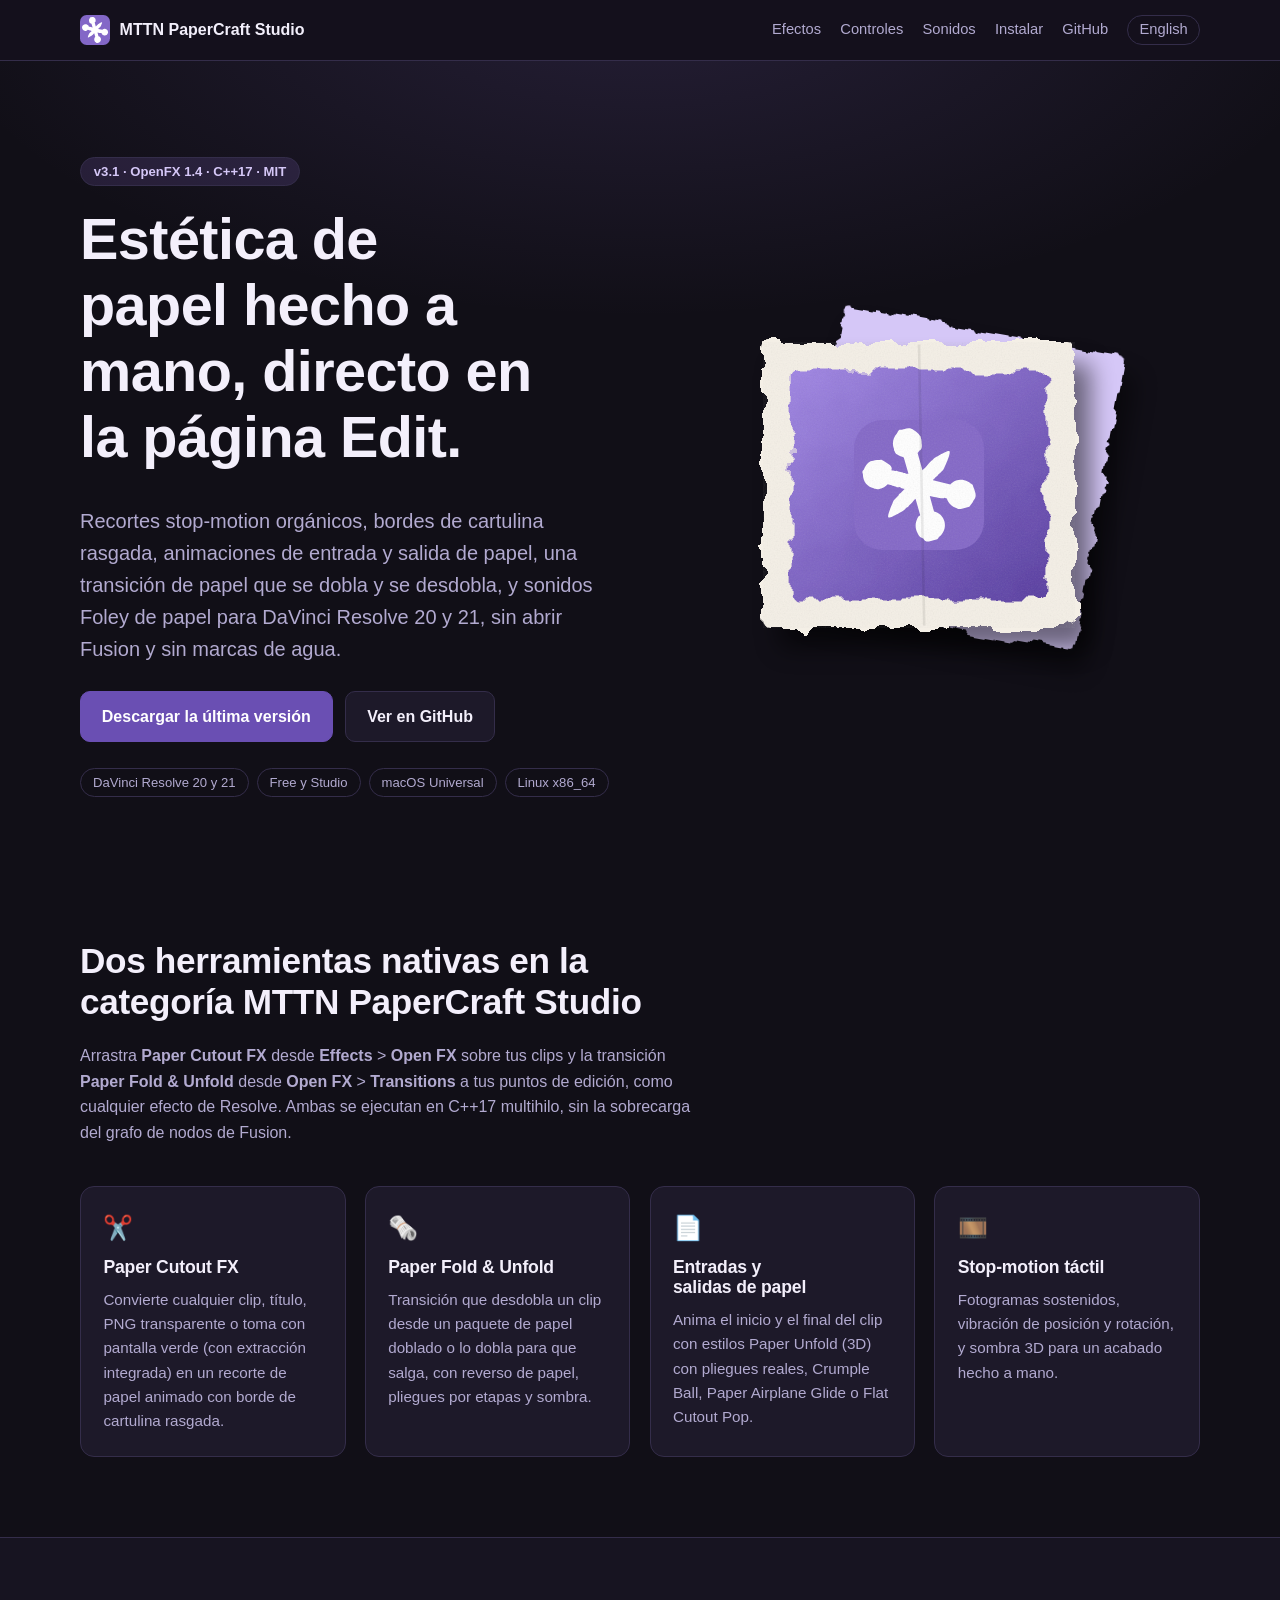
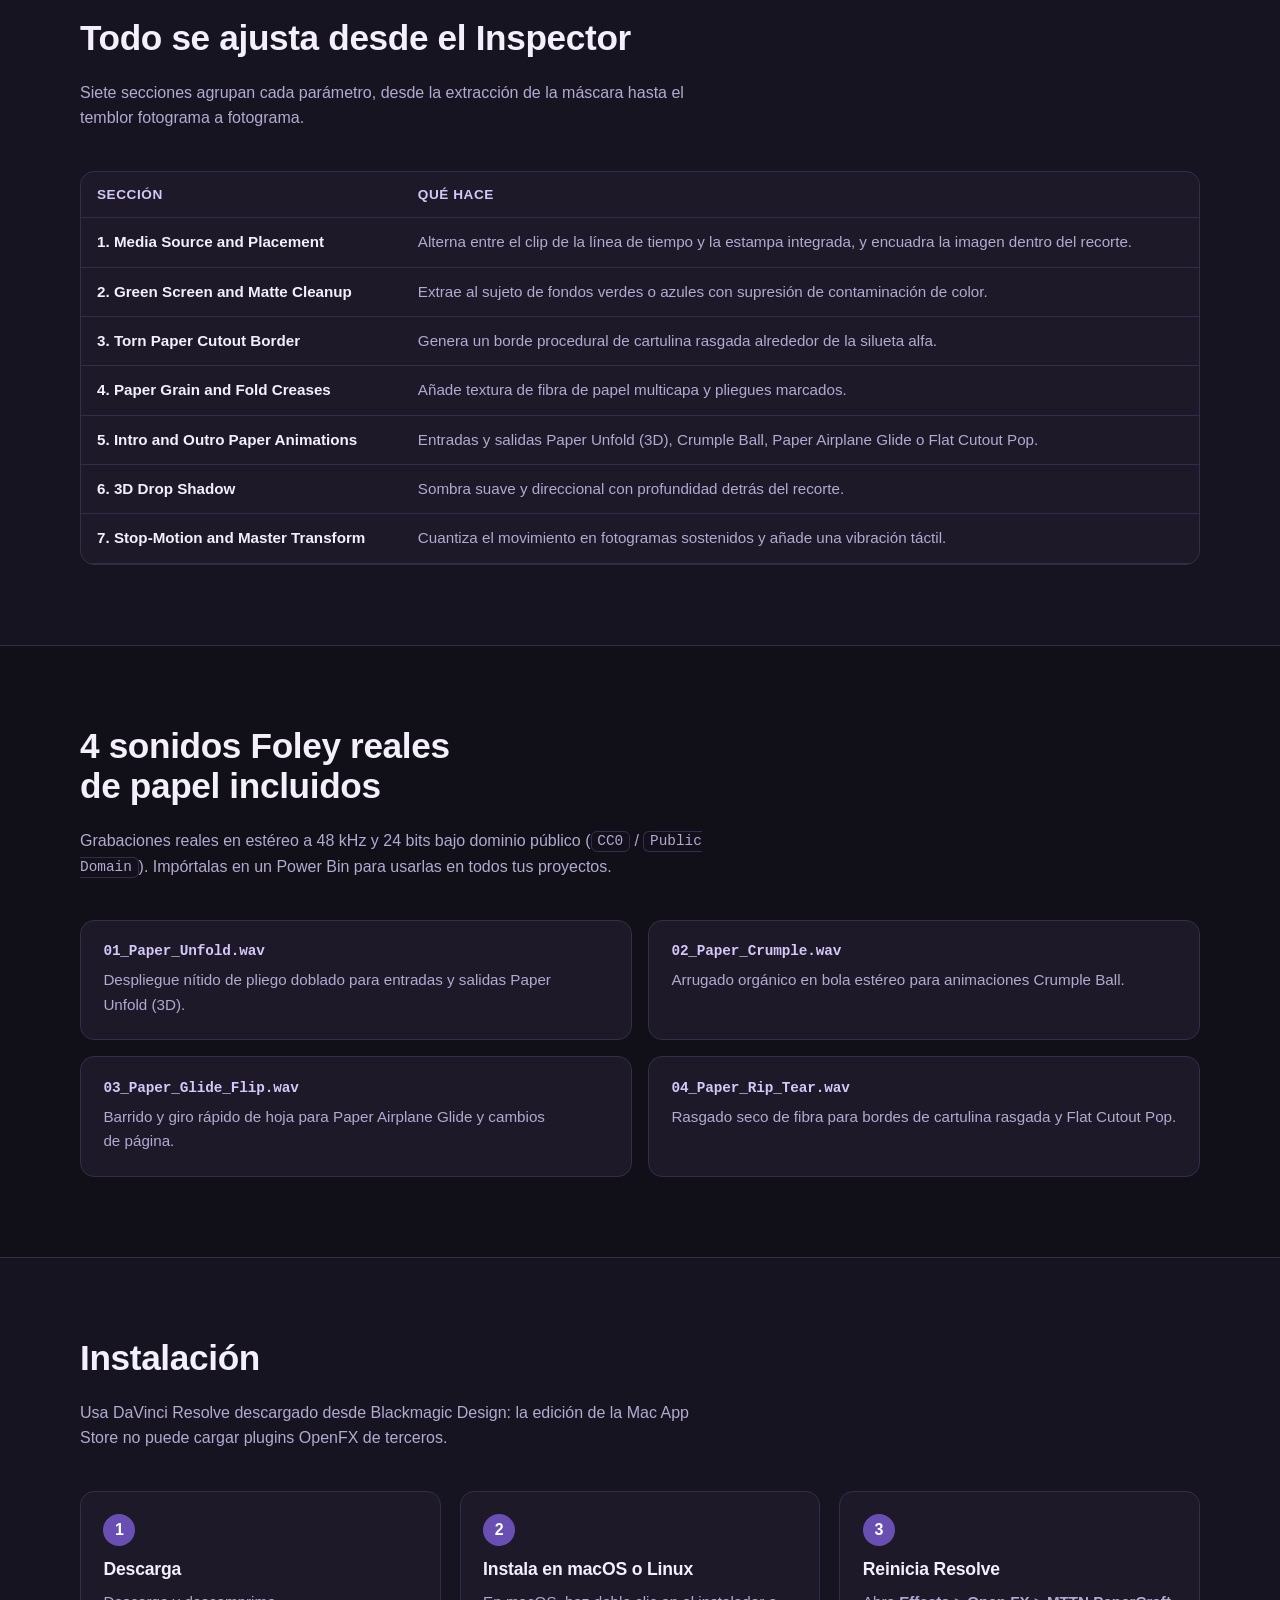
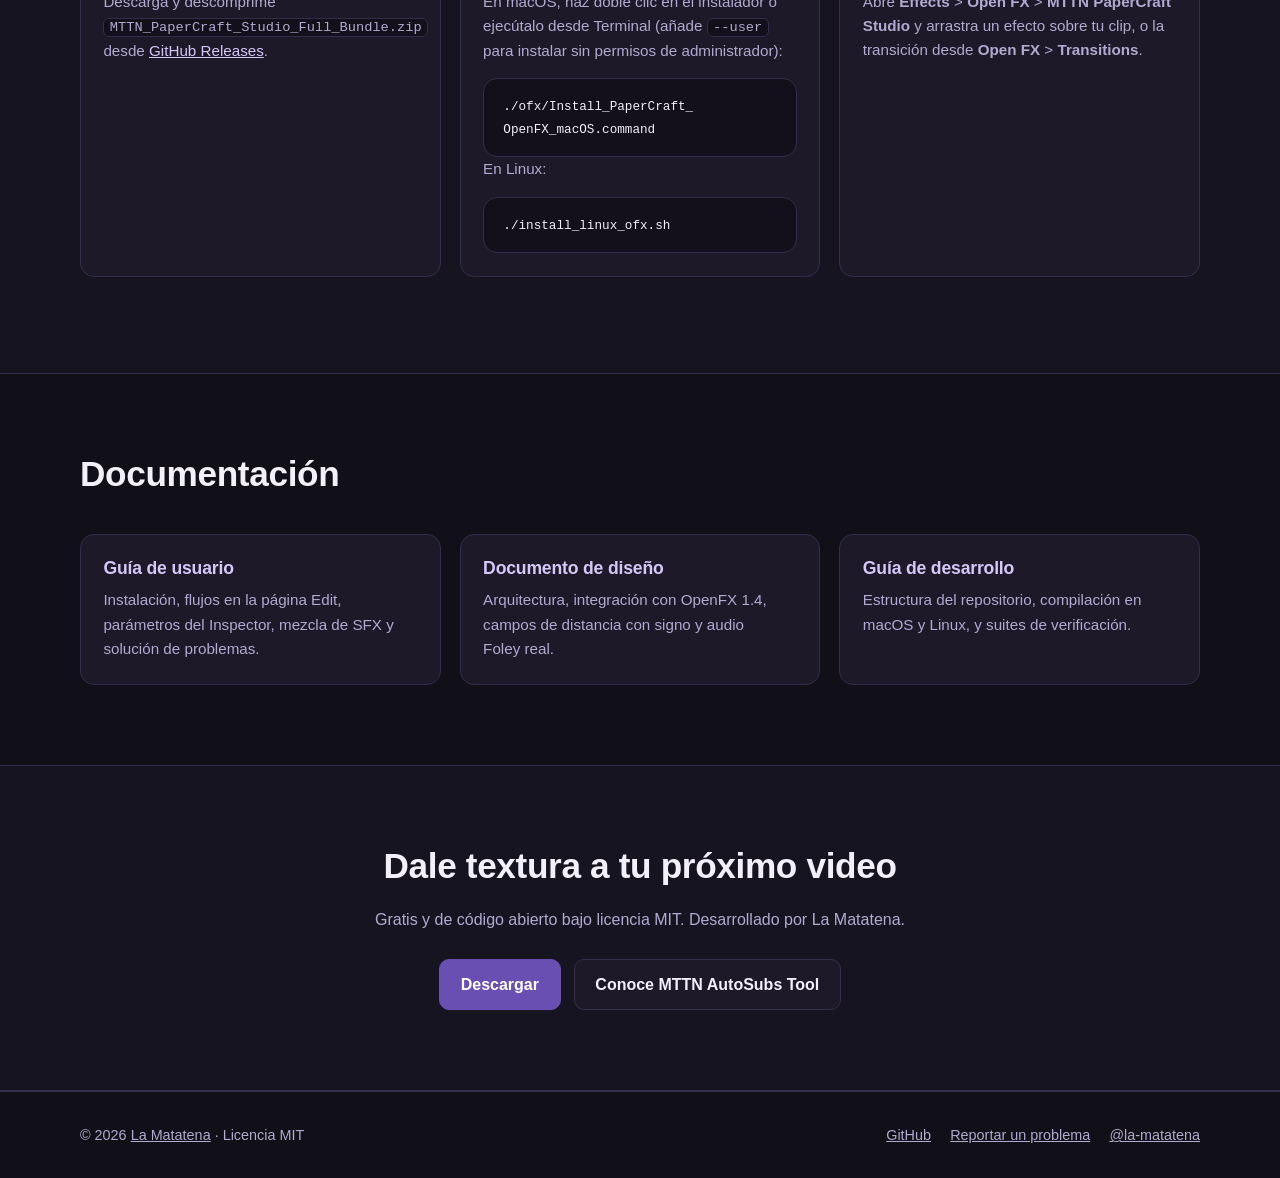
==== commit 8441f109: "feat: add Paper Fold & Unfold transition and real-fold Paper Unfold (3D) (v3.1.0) - Register a secon" ====
--- a/site/index.html
+++ b/site/index.html
@@ -35,9 +35,9 @@
     <section class="hero">
       <div class="wrap hero-grid split">
         <div>
-          <span class="eyebrow">v3.0 · OpenFX 1.4 · C++17 · MIT</span>
+          <span class="eyebrow">v3.1 · OpenFX 1.4 · C++17 · MIT</span>
           <h1>Estética de papel hecho a mano, directo en la página Edit.</h1>
-          <p class="lead">Recortes stop-motion orgánicos, bordes de cartulina rasgada, animaciones de entrada y salida de papel y sonidos Foley de papel para DaVinci Resolve 20 y 21, sin abrir Fusion y sin marcas de agua.</p>
+          <p class="lead">Recortes stop-motion orgánicos, bordes de cartulina rasgada, animaciones de entrada y salida de papel, una transición de papel que se dobla y se desdobla, y sonidos Foley de papel para DaVinci Resolve 20 y 21, sin abrir Fusion y sin marcas de agua.</p>
           <div class="actions">
             <a class="btn primary" href="https://github.com/la-matatena/mttn-papercraft-studio/releases/latest">Descargar la última versión</a>
             <a class="btn" href="https://github.com/la-matatena/mttn-papercraft-studio">Ver en GitHub</a>
@@ -90,13 +90,13 @@
     <section id="efectos">
       <div class="wrap">
         <div class="section-head">
-          <h2>Un efecto nativo en la categoría MTTN PaperCraft Studio</h2>
-          <p>Arrastra <strong>Paper Cutout FX</strong> desde <strong>Effects</strong> &gt; <strong>Open FX</strong> sobre tus clips como cualquier efecto de Resolve. Se ejecuta en C++17 multihilo, sin la sobrecarga del grafo de nodos de Fusion.</p>
+          <h2>Dos herramientas nativas en la categoría MTTN PaperCraft Studio</h2>
+          <p>Arrastra <strong>Paper Cutout FX</strong> desde <strong>Effects</strong> &gt; <strong>Open FX</strong> sobre tus clips y la transición <strong>Paper Fold &amp; Unfold</strong> desde <strong>Open FX</strong> &gt; <strong>Transitions</strong> a tus puntos de edición, como cualquier efecto de Resolve. Ambas se ejecutan en C++17 multihilo, sin la sobrecarga del grafo de nodos de Fusion.</p>
         </div>
         <div class="grid">
-          <article class="card"><span class="icon" aria-hidden="true">✂️</span><h3>Paper Cutout FX</h3><p>Convierte cualquier clip, título, PNG transparente o toma con pantalla verde en un recorte de papel animado.</p></article>
-          <article class="card"><span class="icon" aria-hidden="true">🟩</span><h3>Pantalla verde integrada</h3><p>Extrae al sujeto de fondos verdes o azules y lo recorta con un borde de cartulina rasgada.</p></article>
-          <article class="card"><span class="icon" aria-hidden="true">📄</span><h3>Entradas y salidas de papel</h3><p>Anima el inicio y el final del clip con estilos Paper Unfold (3D), Crumple Ball, Paper Airplane Glide o Flat Cutout Pop.</p></article>
+          <article class="card"><span class="icon" aria-hidden="true">✂️</span><h3>Paper Cutout FX</h3><p>Convierte cualquier clip, título, PNG transparente o toma con pantalla verde (con extracción integrada) en un recorte de papel animado con borde de cartulina rasgada.</p></article>
+          <article class="card"><span class="icon" aria-hidden="true">🗞️</span><h3>Paper Fold &amp; Unfold</h3><p>Transición que desdobla un clip desde un paquete de papel doblado o lo dobla para que salga, con reverso de papel, pliegues por etapas y sombra.</p></article>
+          <article class="card"><span class="icon" aria-hidden="true">📄</span><h3>Entradas y salidas de papel</h3><p>Anima el inicio y el final del clip con estilos Paper Unfold (3D) con pliegues reales, Crumple Ball, Paper Airplane Glide o Flat Cutout Pop.</p></article>
           <article class="card"><span class="icon" aria-hidden="true">🎞️</span><h3>Stop-motion táctil</h3><p>Fotogramas sostenidos, vibración de posición y rotación, y sombra 3D para un acabado hecho a mano.</p></article>
         </div>
       </div>
@@ -160,7 +160,7 @@
           </li>
           <li>
             <h3>Reinicia Resolve</h3>
-            <p>Abre <strong>Effects</strong> &gt; <strong>Open FX</strong> &gt; <strong>MTTN PaperCraft Studio</strong> y arrastra un efecto sobre tu clip.</p>
+            <p>Abre <strong>Effects</strong> &gt; <strong>Open FX</strong> &gt; <strong>MTTN PaperCraft Studio</strong> y arrastra un efecto sobre tu clip, o la transición desde <strong>Open FX</strong> &gt; <strong>Transitions</strong>.</p>
           </li>
         </ol>
       </div>
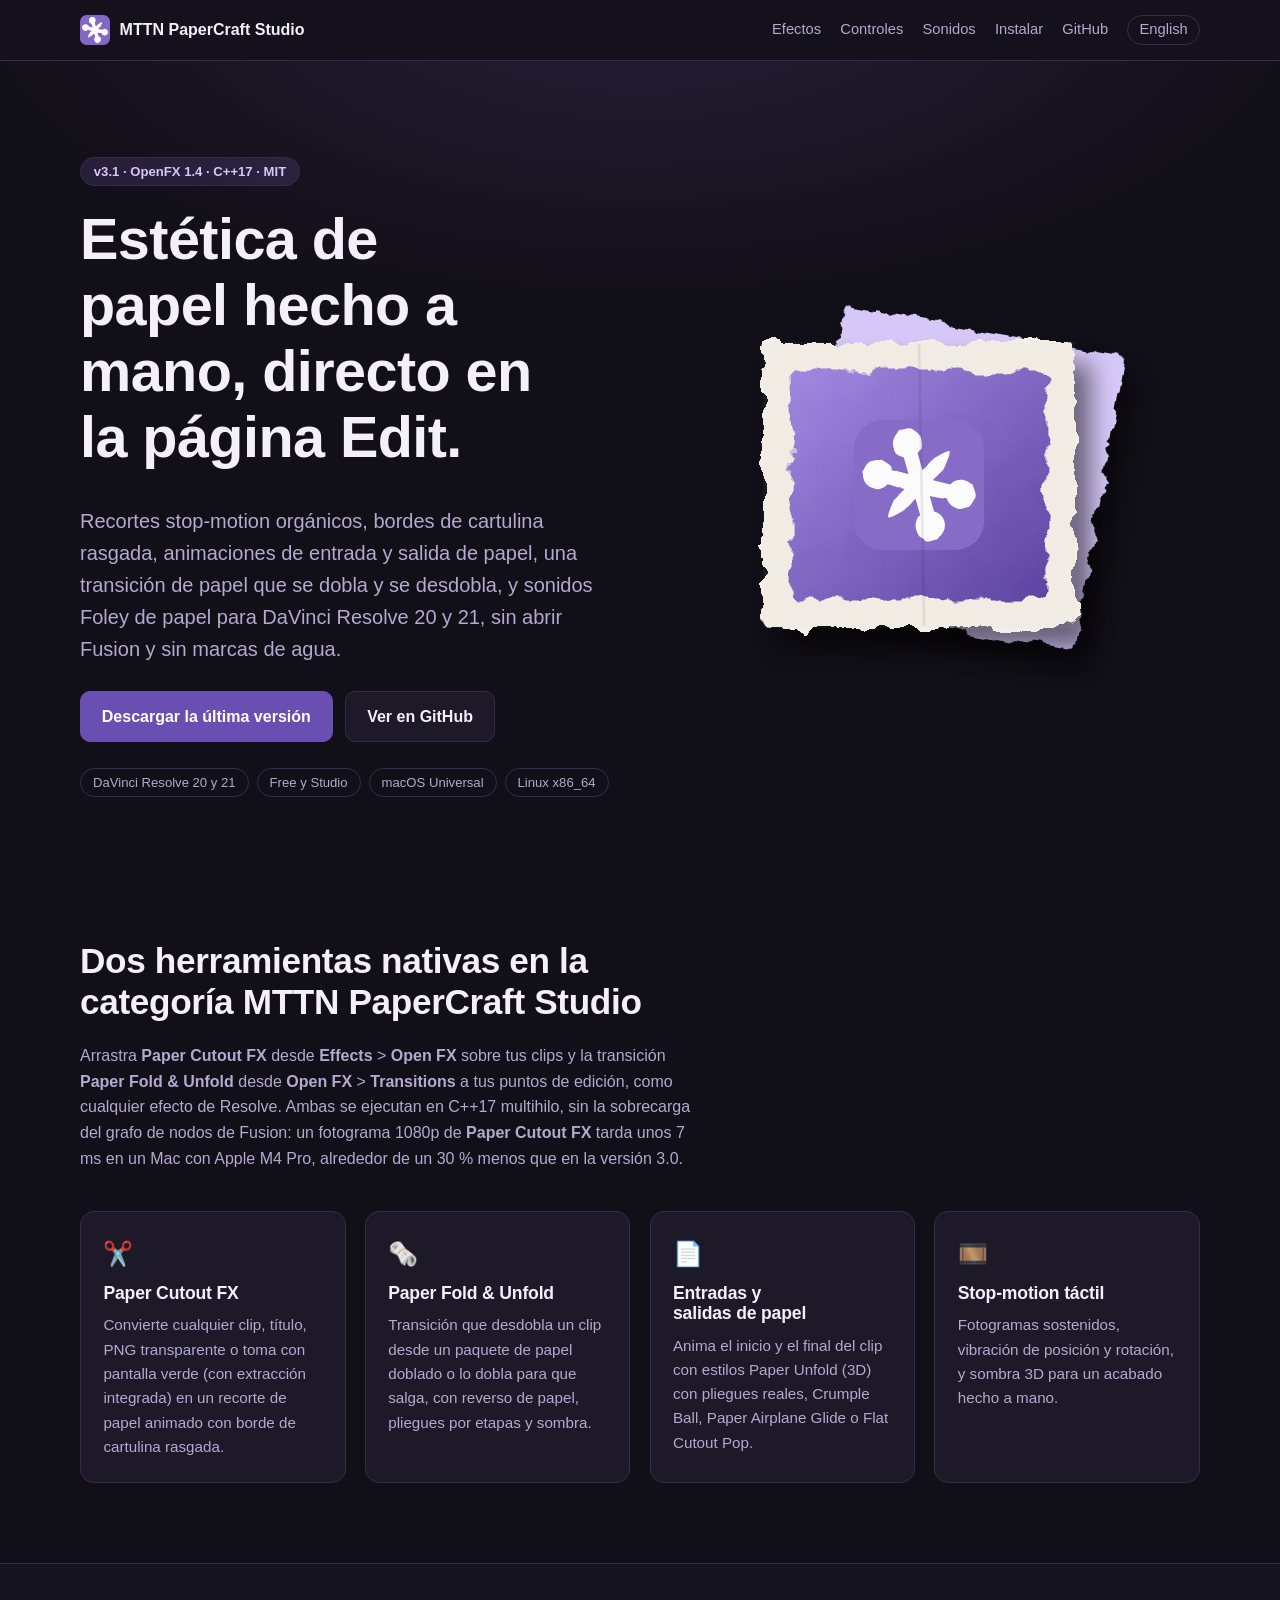
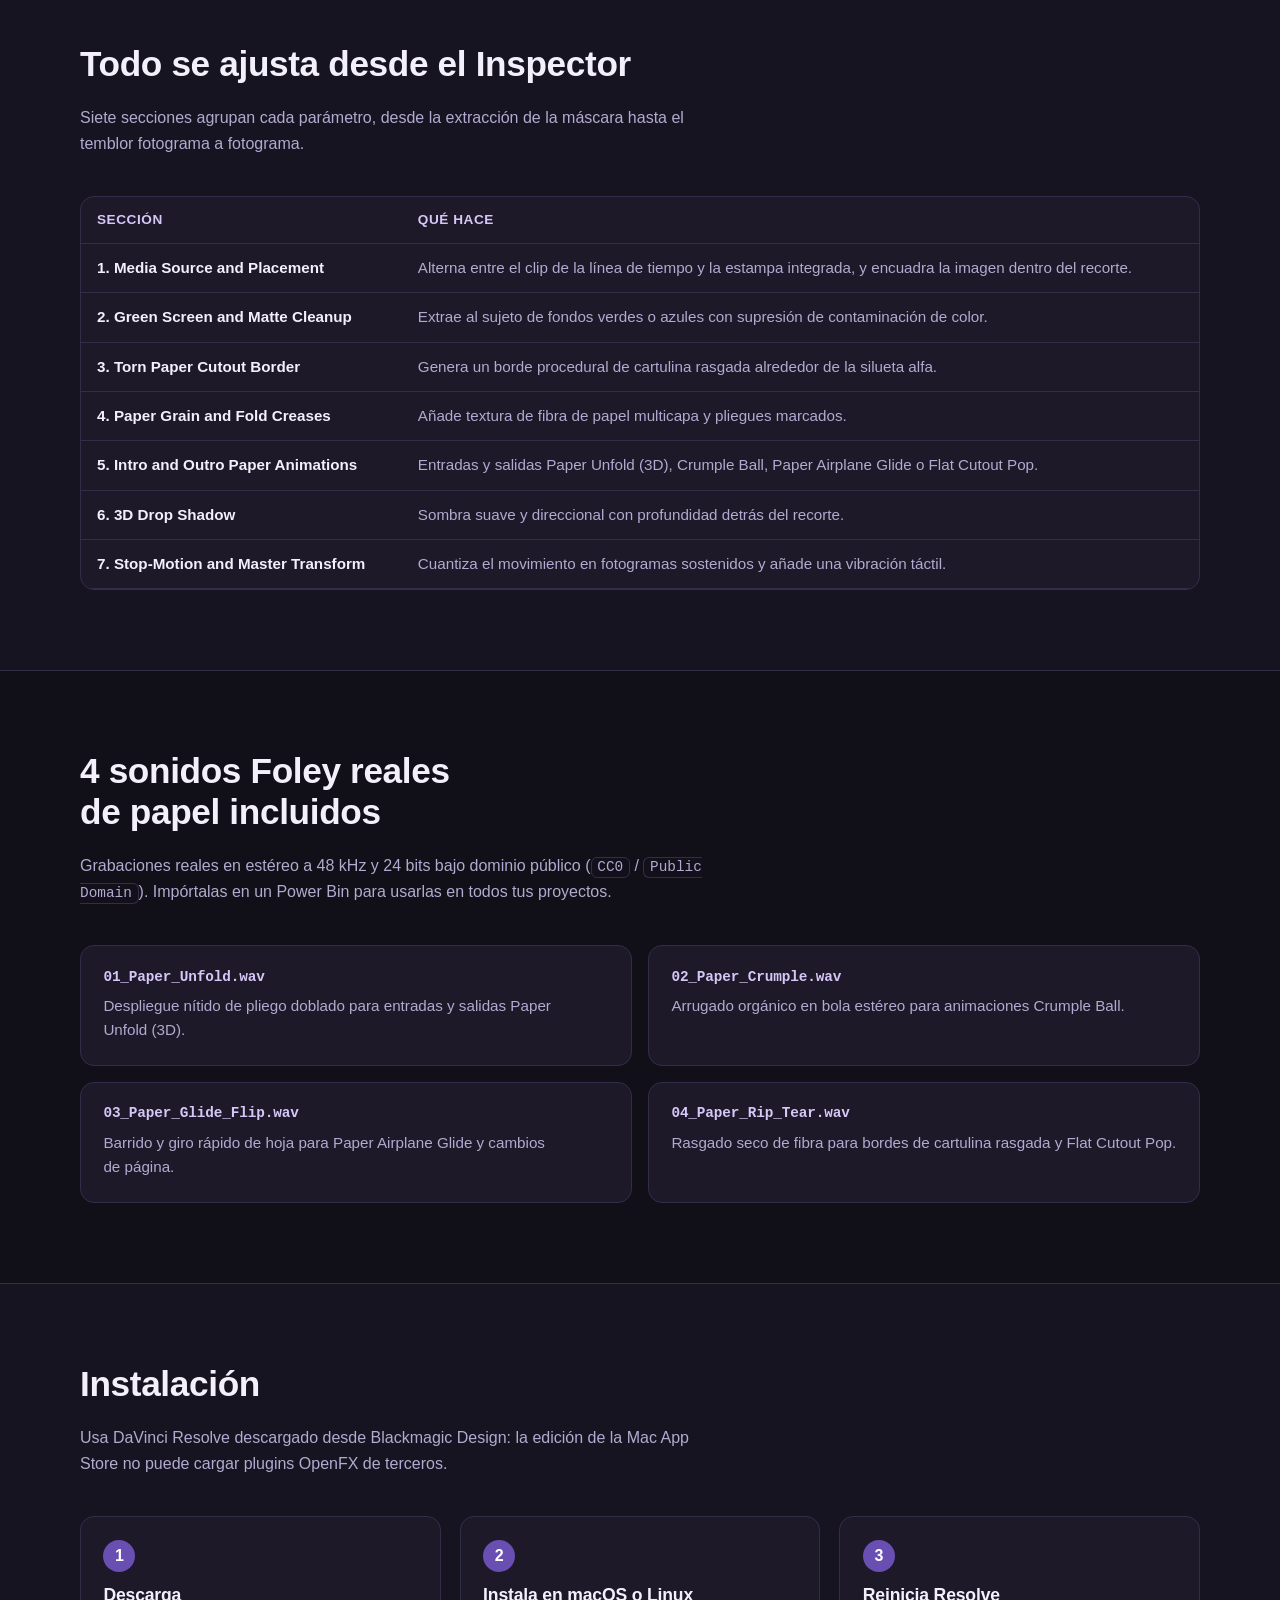
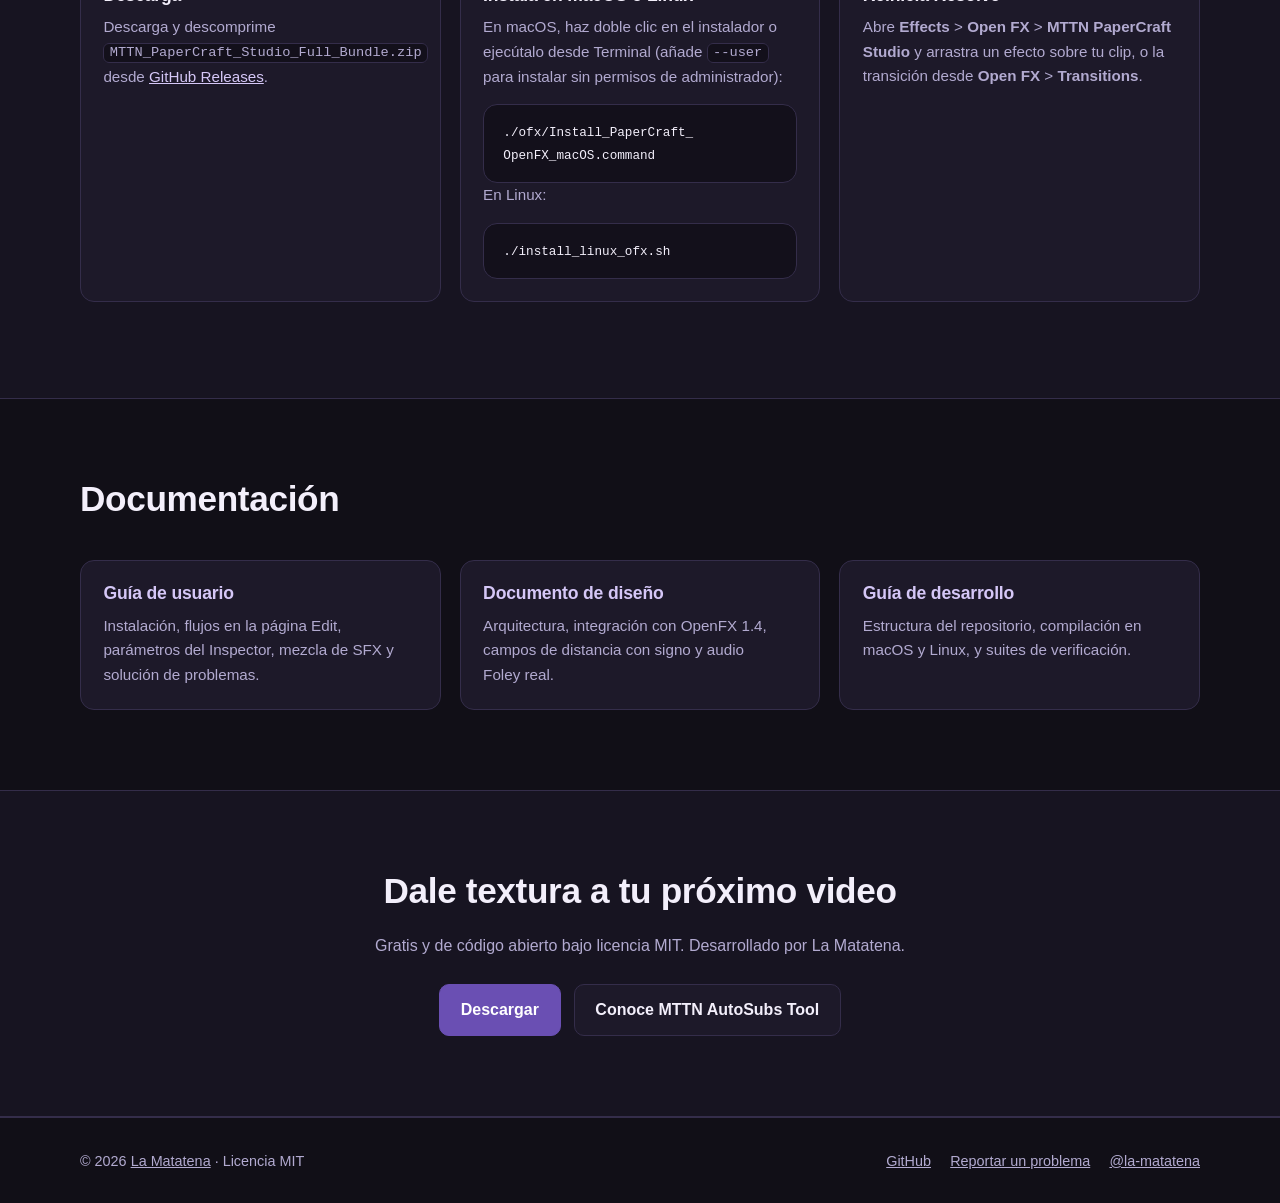
==== commit 3030c8dd: "perf: render Paper Cutout FX about 30% faster with bit-identical output Bring in the pending 3.0.1 p" ====
--- a/site/index.html
+++ b/site/index.html
@@ -91,7 +91,7 @@
       <div class="wrap">
         <div class="section-head">
           <h2>Dos herramientas nativas en la categoría MTTN PaperCraft Studio</h2>
-          <p>Arrastra <strong>Paper Cutout FX</strong> desde <strong>Effects</strong> &gt; <strong>Open FX</strong> sobre tus clips y la transición <strong>Paper Fold &amp; Unfold</strong> desde <strong>Open FX</strong> &gt; <strong>Transitions</strong> a tus puntos de edición, como cualquier efecto de Resolve. Ambas se ejecutan en C++17 multihilo, sin la sobrecarga del grafo de nodos de Fusion.</p>
+          <p>Arrastra <strong>Paper Cutout FX</strong> desde <strong>Effects</strong> &gt; <strong>Open FX</strong> sobre tus clips y la transición <strong>Paper Fold &amp; Unfold</strong> desde <strong>Open FX</strong> &gt; <strong>Transitions</strong> a tus puntos de edición, como cualquier efecto de Resolve. Ambas se ejecutan en C++17 multihilo, sin la sobrecarga del grafo de nodos de Fusion: un fotograma 1080p de <strong>Paper Cutout FX</strong> tarda unos 7 ms en un Mac con Apple M4 Pro, alrededor de un 30 % menos que en la versión 3.0.</p>
         </div>
         <div class="grid">
           <article class="card"><span class="icon" aria-hidden="true">✂️</span><h3>Paper Cutout FX</h3><p>Convierte cualquier clip, título, PNG transparente o toma con pantalla verde (con extracción integrada) en un recorte de papel animado con borde de cartulina rasgada.</p></article>
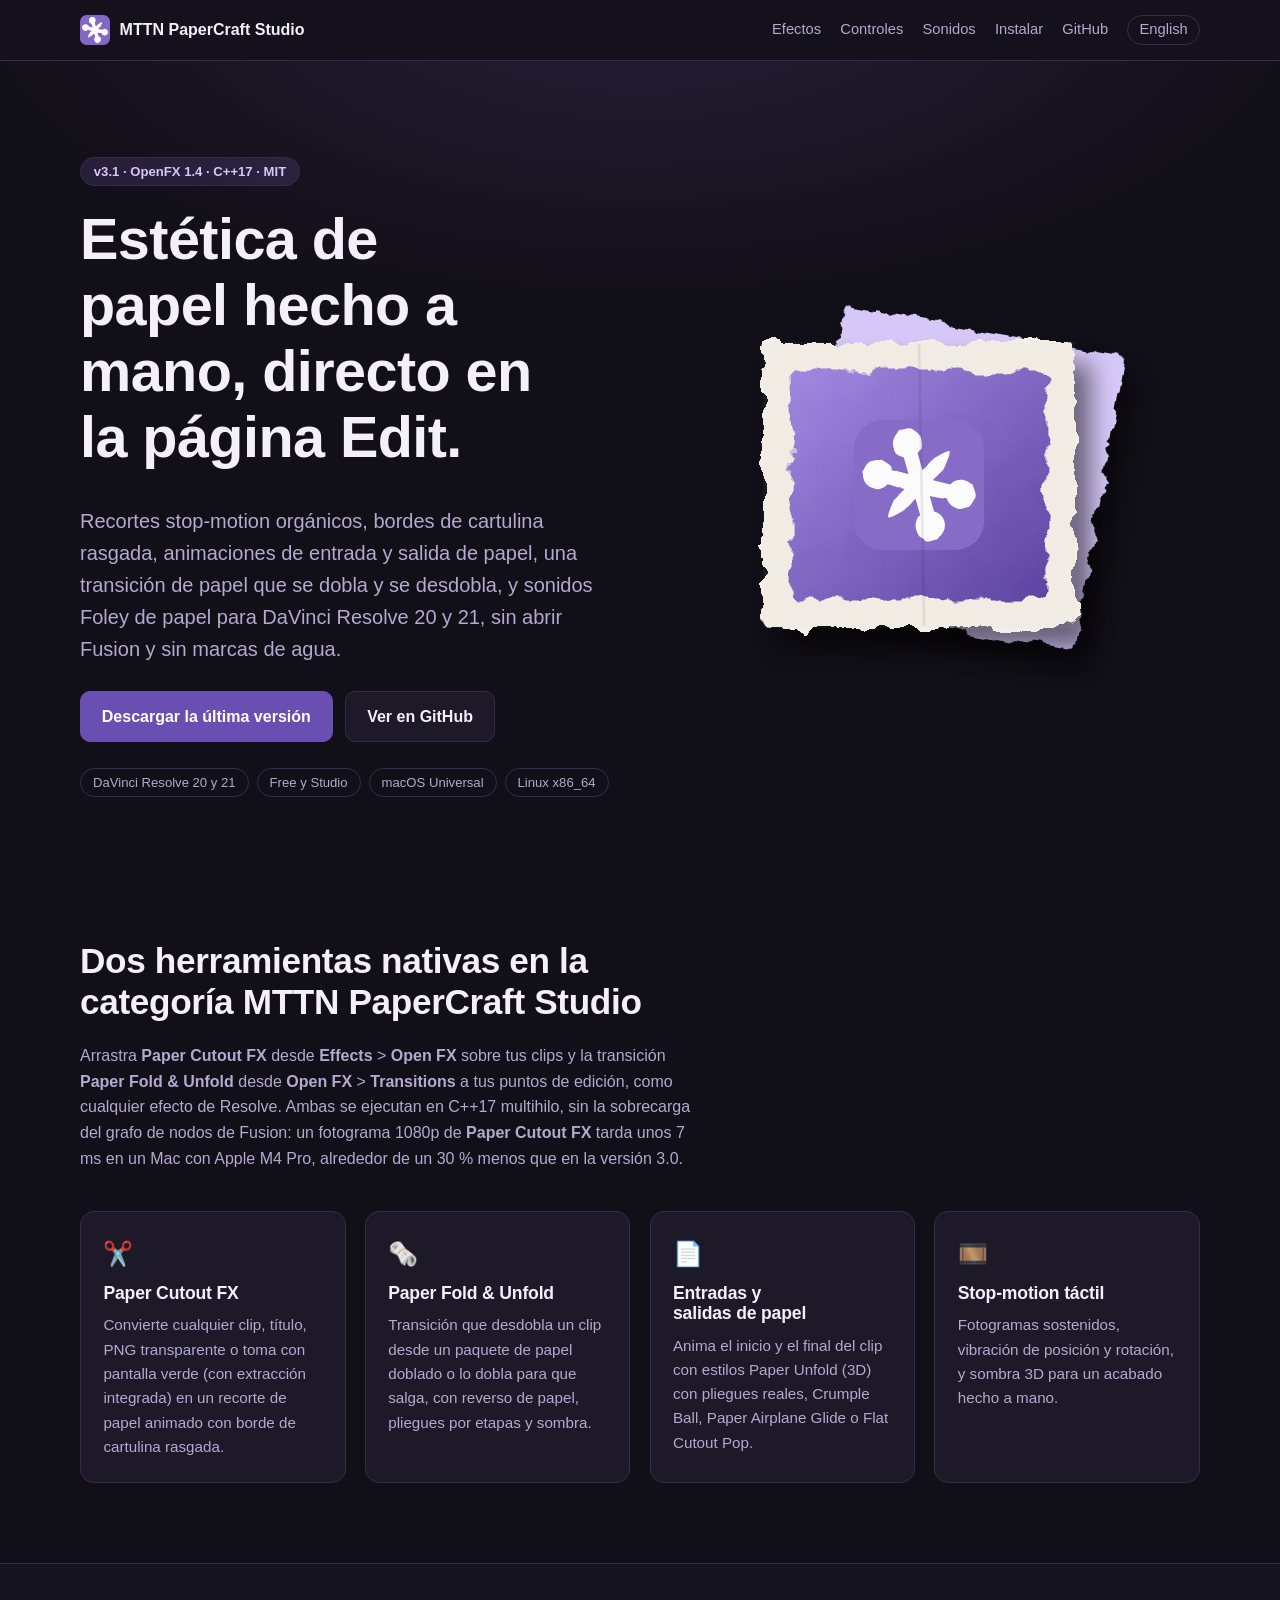
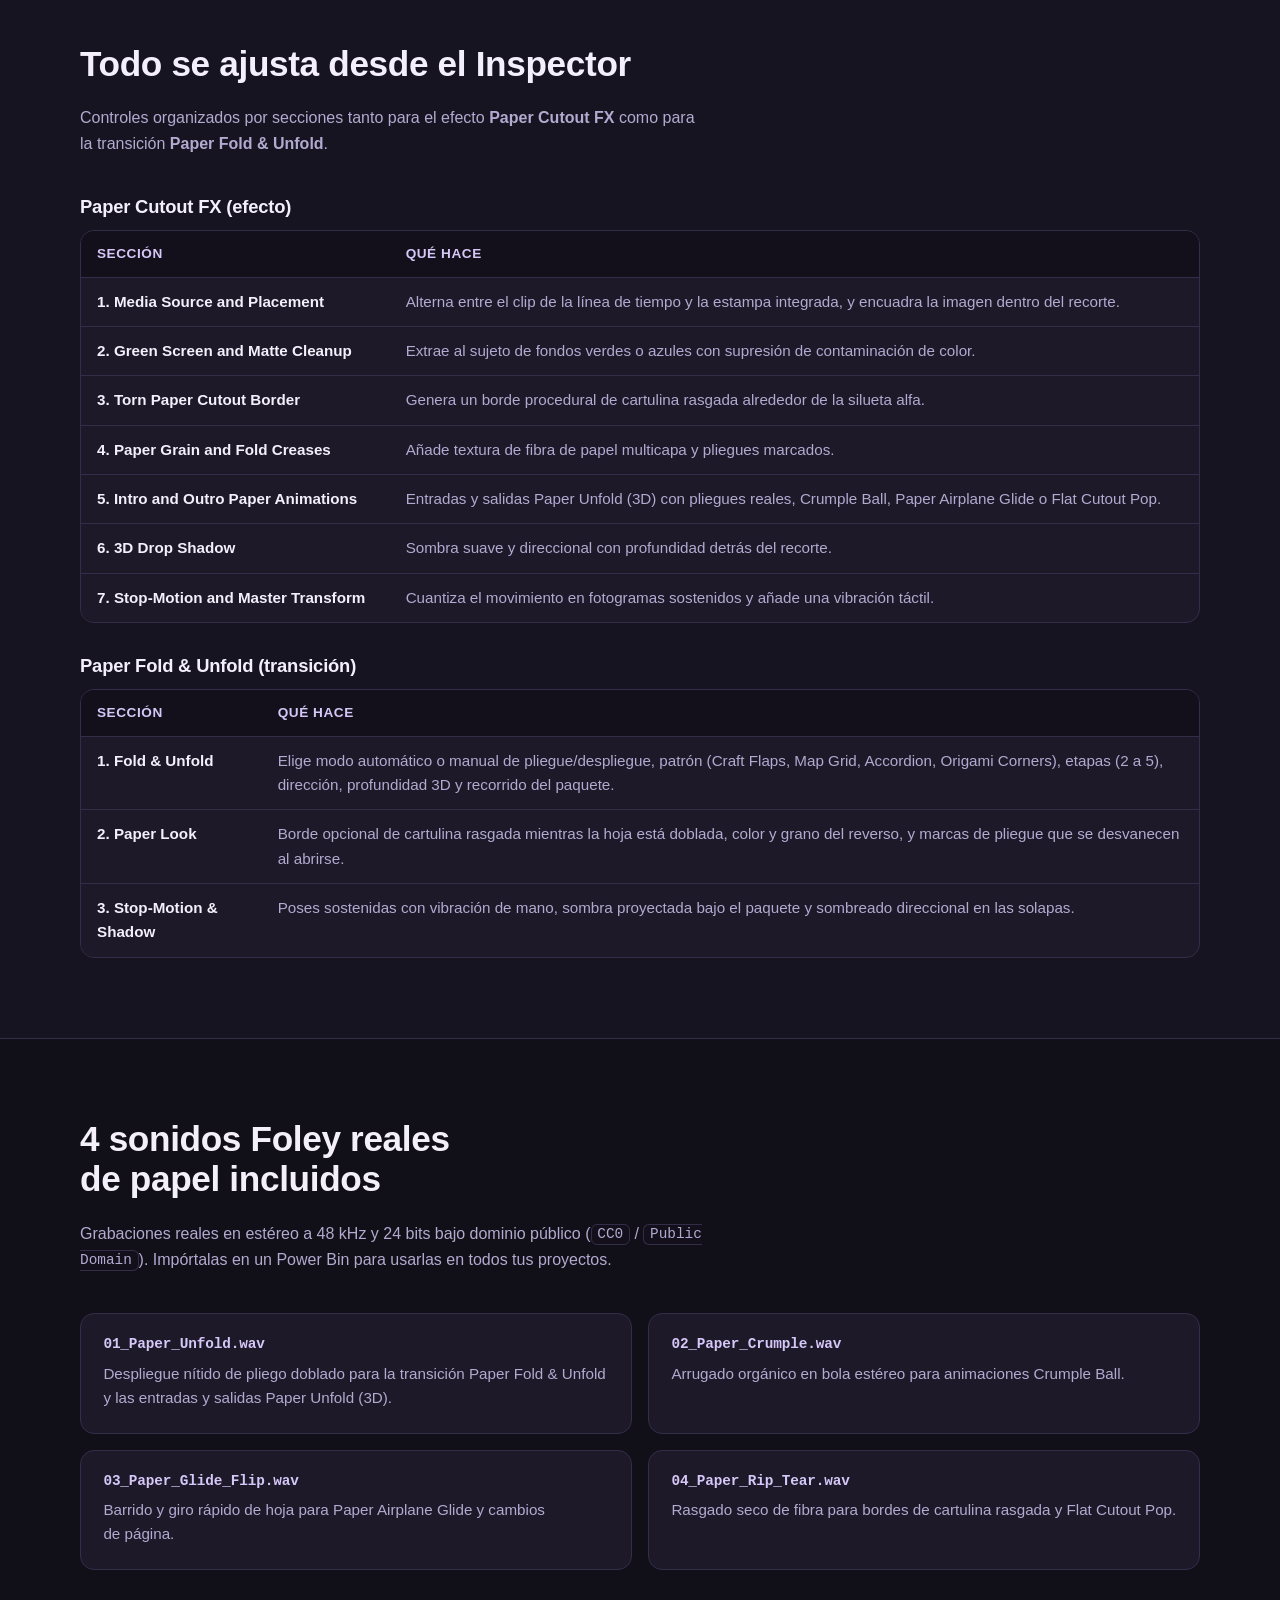
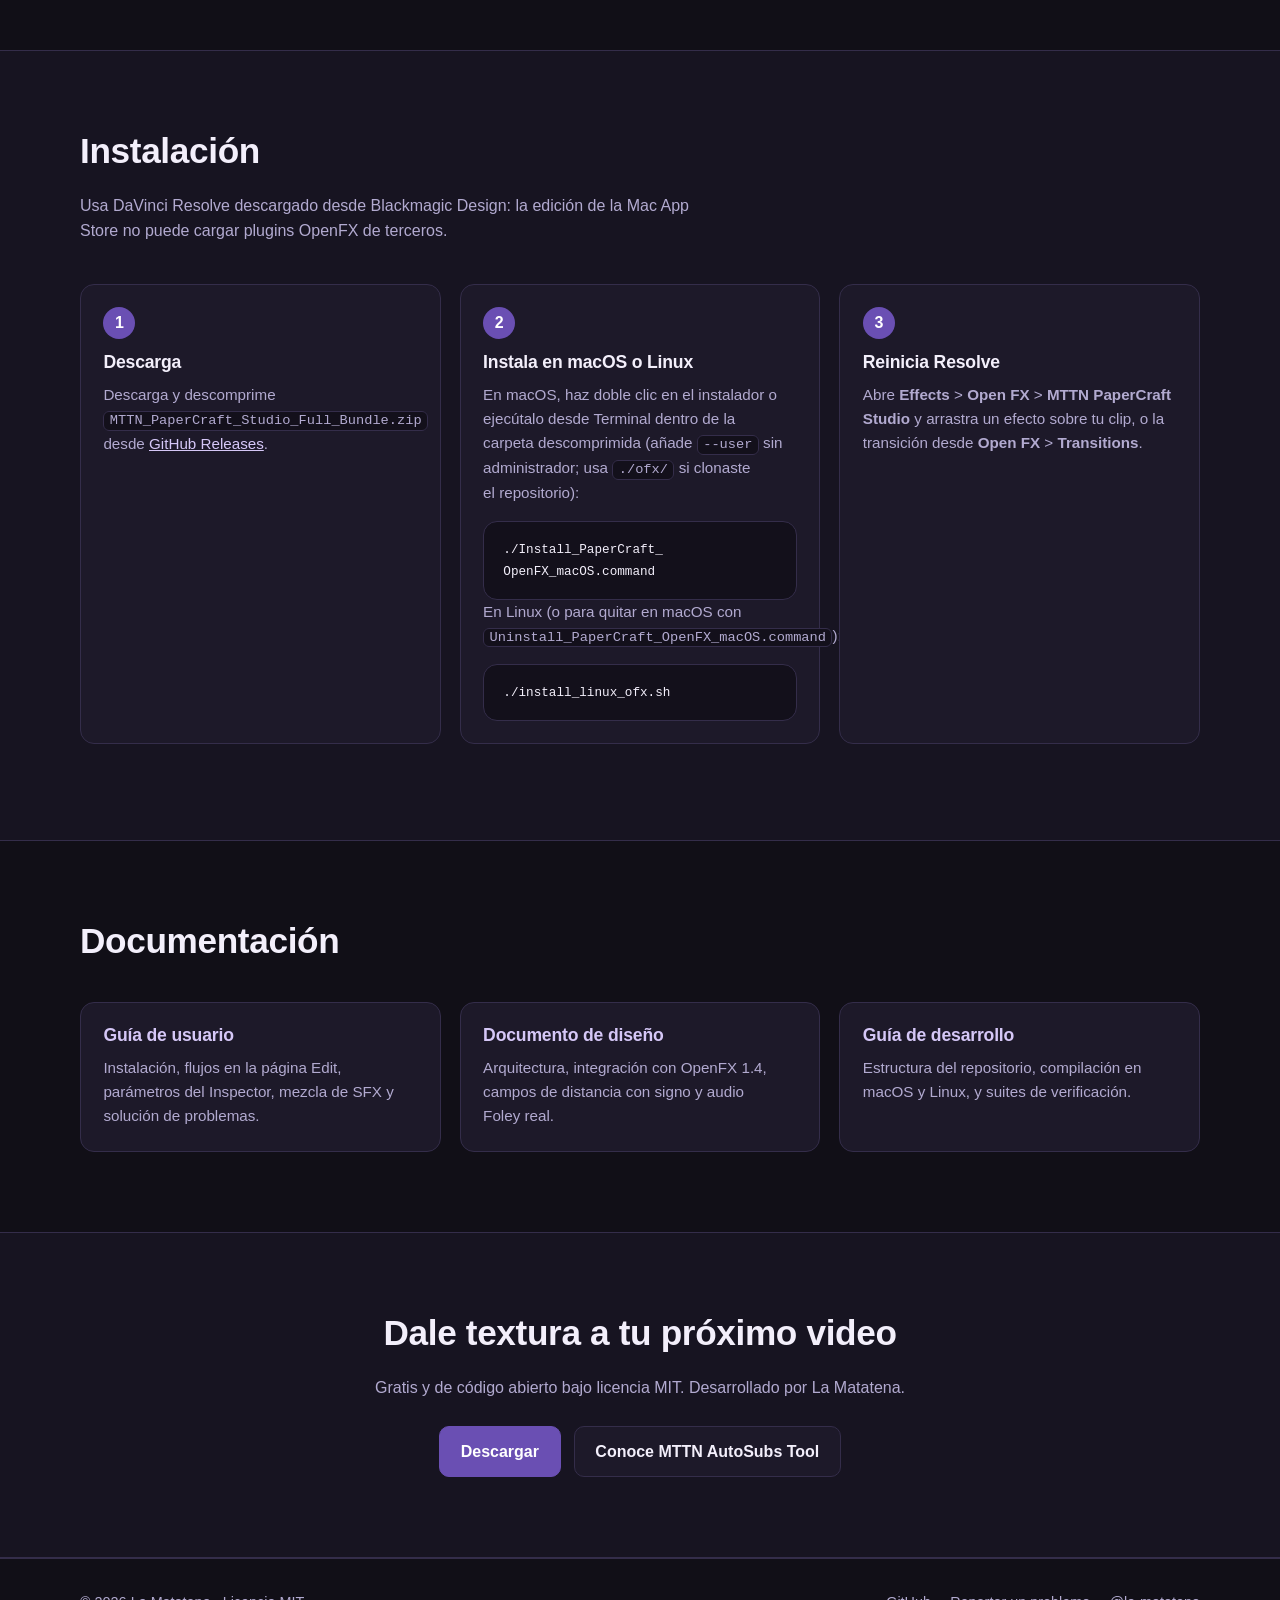
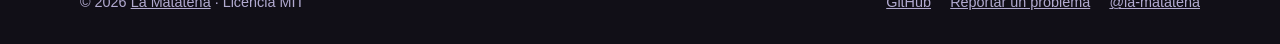
==== commit 2766db38: "fix(bundle,docs): unify MTTN .drfx/.zip names and align v3.1 docs & site" ====
--- a/site/index.html
+++ b/site/index.html
@@ -5,13 +5,13 @@
   <meta name="viewport" content="width=device-width, initial-scale=1">
   <meta name="color-scheme" content="dark">
   <title>MTTN PaperCraft Studio · Recortes de papel stop-motion para DaVinci Resolve</title>
-  <meta name="description" content="Plugin OpenFX nativo para DaVinci Resolve 20 y 21: recortes de papel stop-motion, bordes de cartulina rasgada, animaciones de papel y 4 sonidos Foley reales de papel. Gratis y sin marcas de agua.">
+  <meta name="description" content="Plugin OpenFX nativo para DaVinci Resolve 20 y 21: recortes de papel stop-motion (Paper Cutout FX), transición Paper Fold &amp; Unfold, bordes de cartulina rasgada y 4 sonidos Foley reales de papel. Gratis y sin marcas de agua.">
   <meta name="theme-color" content="#15121e">
   <link rel="icon" href="icon.svg" type="image/svg+xml">
   <link rel="alternate" hreflang="es" href="https://la-matatena.github.io/mttn-papercraft-studio/">
   <link rel="alternate" hreflang="en" href="https://la-matatena.github.io/mttn-papercraft-studio/en/">
   <meta property="og:title" content="MTTN PaperCraft Studio">
-  <meta property="og:description" content="Recortes de papel stop-motion, animaciones de papel y Foley de papel en la página Edit de DaVinci Resolve.">
+  <meta property="og:description" content="Recortes de papel stop-motion, transición Paper Fold &amp; Unfold y Foley de papel en la página Edit de DaVinci Resolve.">
   <meta property="og:type" content="website">
   <link rel="stylesheet" href="styles.css">
 </head>
@@ -106,22 +106,34 @@
       <div class="wrap">
         <div class="section-head">
           <h2>Todo se ajusta desde el Inspector</h2>
-          <p>Siete secciones agrupan cada parámetro, desde la extracción de la máscara hasta el temblor fotograma a fotograma.</p>
-        </div>
-        <div class="table-scroll">
-          <table>
+          <p>Controles organizados por secciones tanto para el efecto <strong>Paper Cutout FX</strong> como para la transición <strong>Paper Fold &amp; Unfold</strong>.</p>
+        </div>
+        <h3 id="cutout-controls-heading" class="table-group-title">Paper Cutout FX (efecto)</h3>
+        <div class="table-scroll" tabindex="0" role="region" aria-labelledby="cutout-controls-heading">
+          <table style="--label-1: 'Sección'; --label-2: 'Qué hace';">
             <thead><tr><th scope="col">Sección</th><th scope="col">Qué hace</th></tr></thead>
             <tbody>
-              <tr><td><strong>1. Media Source and Placement</strong></td><td>Alterna entre el clip de la línea de tiempo y la estampa integrada, y encuadra la imagen dentro del recorte.</td></tr>
-              <tr><td><strong>2. Green Screen and Matte Cleanup</strong></td><td>Extrae al sujeto de fondos verdes o azules con supresión de contaminación de color.</td></tr>
-              <tr><td><strong>3. Torn Paper Cutout Border</strong></td><td>Genera un borde procedural de cartulina rasgada alrededor de la silueta alfa.</td></tr>
-              <tr><td><strong>4. Paper Grain and Fold Creases</strong></td><td>Añade textura de fibra de papel multicapa y pliegues marcados.</td></tr>
-              <tr><td><strong>5. Intro and Outro Paper Animations</strong></td><td>Entradas y salidas Paper Unfold (3D), Crumple Ball, Paper Airplane Glide o Flat Cutout Pop.</td></tr>
-              <tr><td><strong>6. 3D Drop Shadow</strong></td><td>Sombra suave y direccional con profundidad detrás del recorte.</td></tr>
-              <tr><td><strong>7. Stop-Motion and Master Transform</strong></td><td>Cuantiza el movimiento en fotogramas sostenidos y añade una vibración táctil.</td></tr>
+              <tr><th scope="row">1. Media Source and Placement</th><td>Alterna entre el clip de la línea de tiempo y la estampa integrada, y encuadra la imagen dentro del recorte.</td></tr>
+              <tr><th scope="row">2. Green Screen and Matte Cleanup</th><td>Extrae al sujeto de fondos verdes o azules con supresión de contaminación de color.</td></tr>
+              <tr><th scope="row">3. Torn Paper Cutout Border</th><td>Genera un borde procedural de cartulina rasgada alrededor de la silueta alfa.</td></tr>
+              <tr><th scope="row">4. Paper Grain and Fold Creases</th><td>Añade textura de fibra de papel multicapa y pliegues marcados.</td></tr>
+              <tr><th scope="row">5. Intro and Outro Paper Animations</th><td>Entradas y salidas Paper Unfold (3D) con pliegues reales, Crumple Ball, Paper Airplane Glide o Flat Cutout Pop.</td></tr>
+              <tr><th scope="row">6. 3D Drop Shadow</th><td>Sombra suave y direccional con profundidad detrás del recorte.</td></tr>
+              <tr><th scope="row">7. Stop-Motion and Master Transform</th><td>Cuantiza el movimiento en fotogramas sostenidos y añade una vibración táctil.</td></tr>
             </tbody>
           </table>
         </div>
+        <h3 id="fold-controls-heading" class="table-group-title">Paper Fold &amp; Unfold (transición)</h3>
+        <div class="table-scroll" tabindex="0" role="region" aria-labelledby="fold-controls-heading">
+          <table style="--label-1: 'Sección'; --label-2: 'Qué hace';">
+            <thead><tr><th scope="col">Sección</th><th scope="col">Qué hace</th></tr></thead>
+            <tbody>
+              <tr><th scope="row">1. Fold &amp; Unfold</th><td>Elige modo automático o manual de pliegue/despliegue, patrón (Craft Flaps, Map Grid, Accordion, Origami Corners), etapas (2 a 5), dirección, profundidad 3D y recorrido del paquete.</td></tr>
+              <tr><th scope="row">2. Paper Look</th><td>Borde opcional de cartulina rasgada mientras la hoja está doblada, color y grano del reverso, y marcas de pliegue que se desvanecen al abrirse.</td></tr>
+              <tr><th scope="row">3. Stop-Motion &amp; Shadow</th><td>Poses sostenidas con vibración de mano, sombra proyectada bajo el paquete y sombreado direccional en las solapas.</td></tr>
+            </tbody>
+          </table>
+        </div>
       </div>
     </section>
 
@@ -132,7 +144,7 @@
           <p>Grabaciones reales en estéreo a 48 kHz y 24 bits bajo dominio público (<code>CC0</code> / <code>Public Domain</code>). Impórtalas en un Power Bin para usarlas en todos tus proyectos.</p>
         </div>
         <div class="sfx">
-          <article class="card"><h3>01_Paper_Unfold.wav</h3><p>Despliegue nítido de pliego doblado para entradas y salidas Paper Unfold (3D).</p></article>
+          <article class="card"><h3>01_Paper_Unfold.wav</h3><p>Despliegue nítido de pliego doblado para la transición Paper Fold &amp; Unfold y las entradas y salidas Paper Unfold (3D).</p></article>
           <article class="card"><h3>02_Paper_Crumple.wav</h3><p>Arrugado orgánico en bola estéreo para animaciones Crumple Ball.</p></article>
           <article class="card"><h3>03_Paper_Glide_Flip.wav</h3><p>Barrido y giro rápido de hoja para Paper Airplane Glide y cambios de página.</p></article>
           <article class="card"><h3>04_Paper_Rip_Tear.wav</h3><p>Rasgado seco de fibra para bordes de cartulina rasgada y Flat Cutout Pop.</p></article>
@@ -153,9 +165,9 @@
           </li>
           <li>
             <h3>Instala en macOS o Linux</h3>
-            <p>En macOS, haz doble clic en el instalador o ejecútalo desde Terminal (añade <code>--user</code> para instalar sin permisos de administrador):</p>
-            <pre><code>./ofx/<wbr>Install_PaperCraft_<wbr>OpenFX_macOS.command</code></pre>
-            <p>En Linux:</p>
+            <p>En macOS, haz doble clic en el instalador o ejecútalo desde Terminal dentro de la carpeta descomprimida (añade <code>--user</code> sin administrador; usa <code>./ofx/</code> si clonaste el repositorio):</p>
+            <pre><code>./Install_PaperCraft_<wbr>OpenFX_macOS.command</code></pre>
+            <p>En Linux (o para quitar en macOS con <code>Uninstall_PaperCraft_OpenFX_macOS.command</code>):</p>
             <pre><code>./install_linux_ofx.sh</code></pre>
           </li>
           <li>
--- a/site/styles.css
+++ b/site/styles.css
@@ -121,12 +121,26 @@
 .steps p { color: var(--muted); font-size: 0.95rem; }
 .steps pre { margin-top: 0.8rem; white-space: pre-wrap; overflow-wrap: anywhere; }
 
-table { width: 100%; border-collapse: collapse; font-size: 0.95rem; }
+table { width: 100%; border-collapse: separate; border-spacing: 0; font-size: 0.95rem; }
 th, td { text-align: left; padding: 0.75rem 1rem; border-bottom: 1px solid var(--border); vertical-align: top; }
-th { color: var(--purple-tint); font-family: var(--font-heading); font-size: 0.85rem; text-transform: uppercase; letter-spacing: 0.04em; }
+thead { position: sticky; inset-block-start: 0; z-index: 1; }
+thead th { color: var(--purple-tint); background: var(--inset); font-family: var(--font-heading); font-size: 0.85rem; text-transform: uppercase; letter-spacing: 0.04em; }
+tbody th { color: var(--text); background: var(--card); font-weight: 600; position: sticky; inset-inline-start: 0; }
+tbody tr:last-child th, tbody tr:last-child td { border-bottom: 0; }
 td { color: var(--muted); }
 td strong { color: var(--text); }
-.table-scroll { overflow-x: auto; border: 1px solid var(--border); border-radius: var(--radius); background: var(--card); }
+.table-group-title { margin: 2rem 0 0.8rem; font-size: 1.15rem; color: var(--text); }
+.table-group-title:first-of-type { margin-top: 0; }
+.table-scroll { overflow: auto; max-inline-size: 100%; border: 1px solid var(--border); border-radius: var(--radius); background: var(--card); container-type: inline-size; }
+@container (width < 600px) {
+  .table-scroll table, .table-scroll thead, .table-scroll tbody, .table-scroll tr, .table-scroll th, .table-scroll td { display: block; }
+  .table-scroll thead { display: none; }
+  .table-scroll tr { border-bottom: 1px solid var(--border); }
+  .table-scroll tr:last-child { border-bottom: 0; }
+  .table-scroll tbody th { position: sticky; inset-block-start: 0; z-index: 2; background: var(--inset); color: var(--purple-tint); border-bottom: 0; padding-bottom: 0.3rem; }
+  .table-scroll td { padding-top: 0.3rem; border-bottom: 0; }
+  .table-scroll td:nth-child(2)::before { content: var(--label-2) ": "; color: var(--text); font-weight: 600; }
+}
 
 .cta { text-align: center; }
 .cta .actions { justify-content: center; }
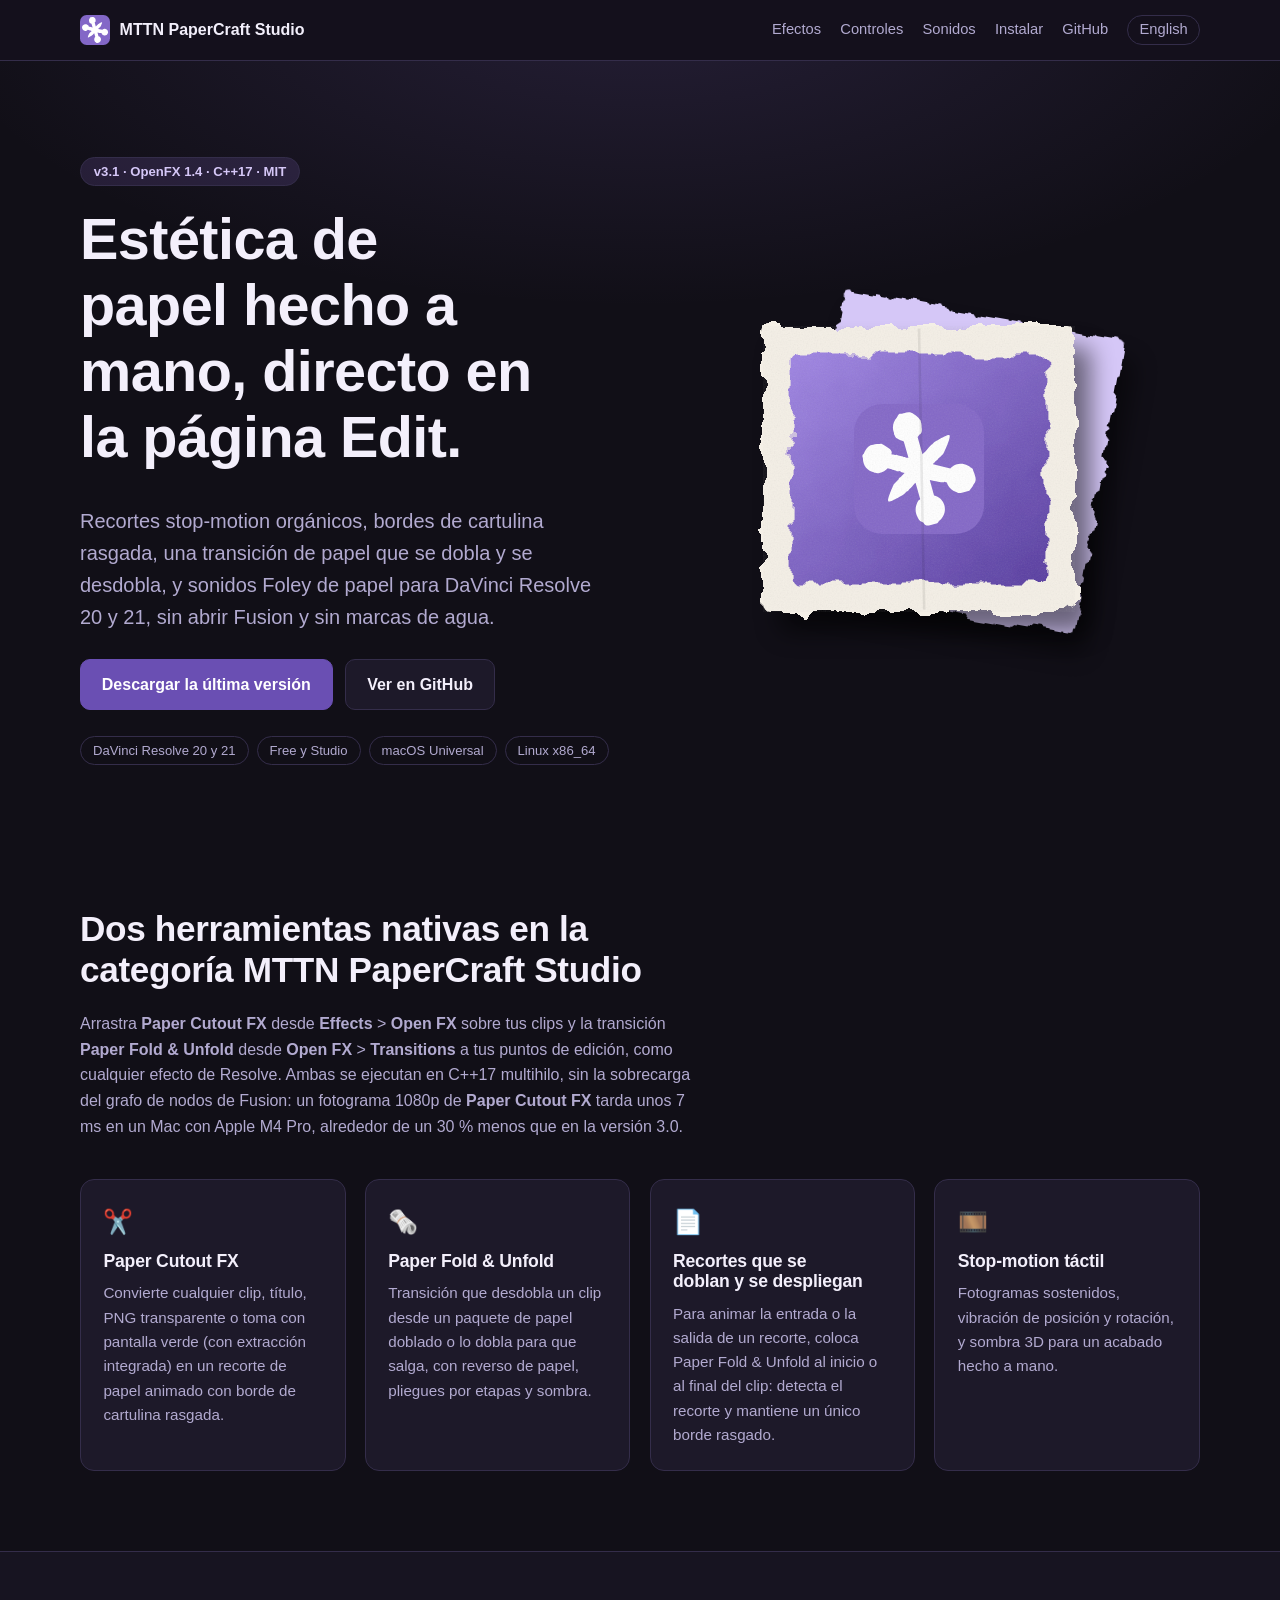
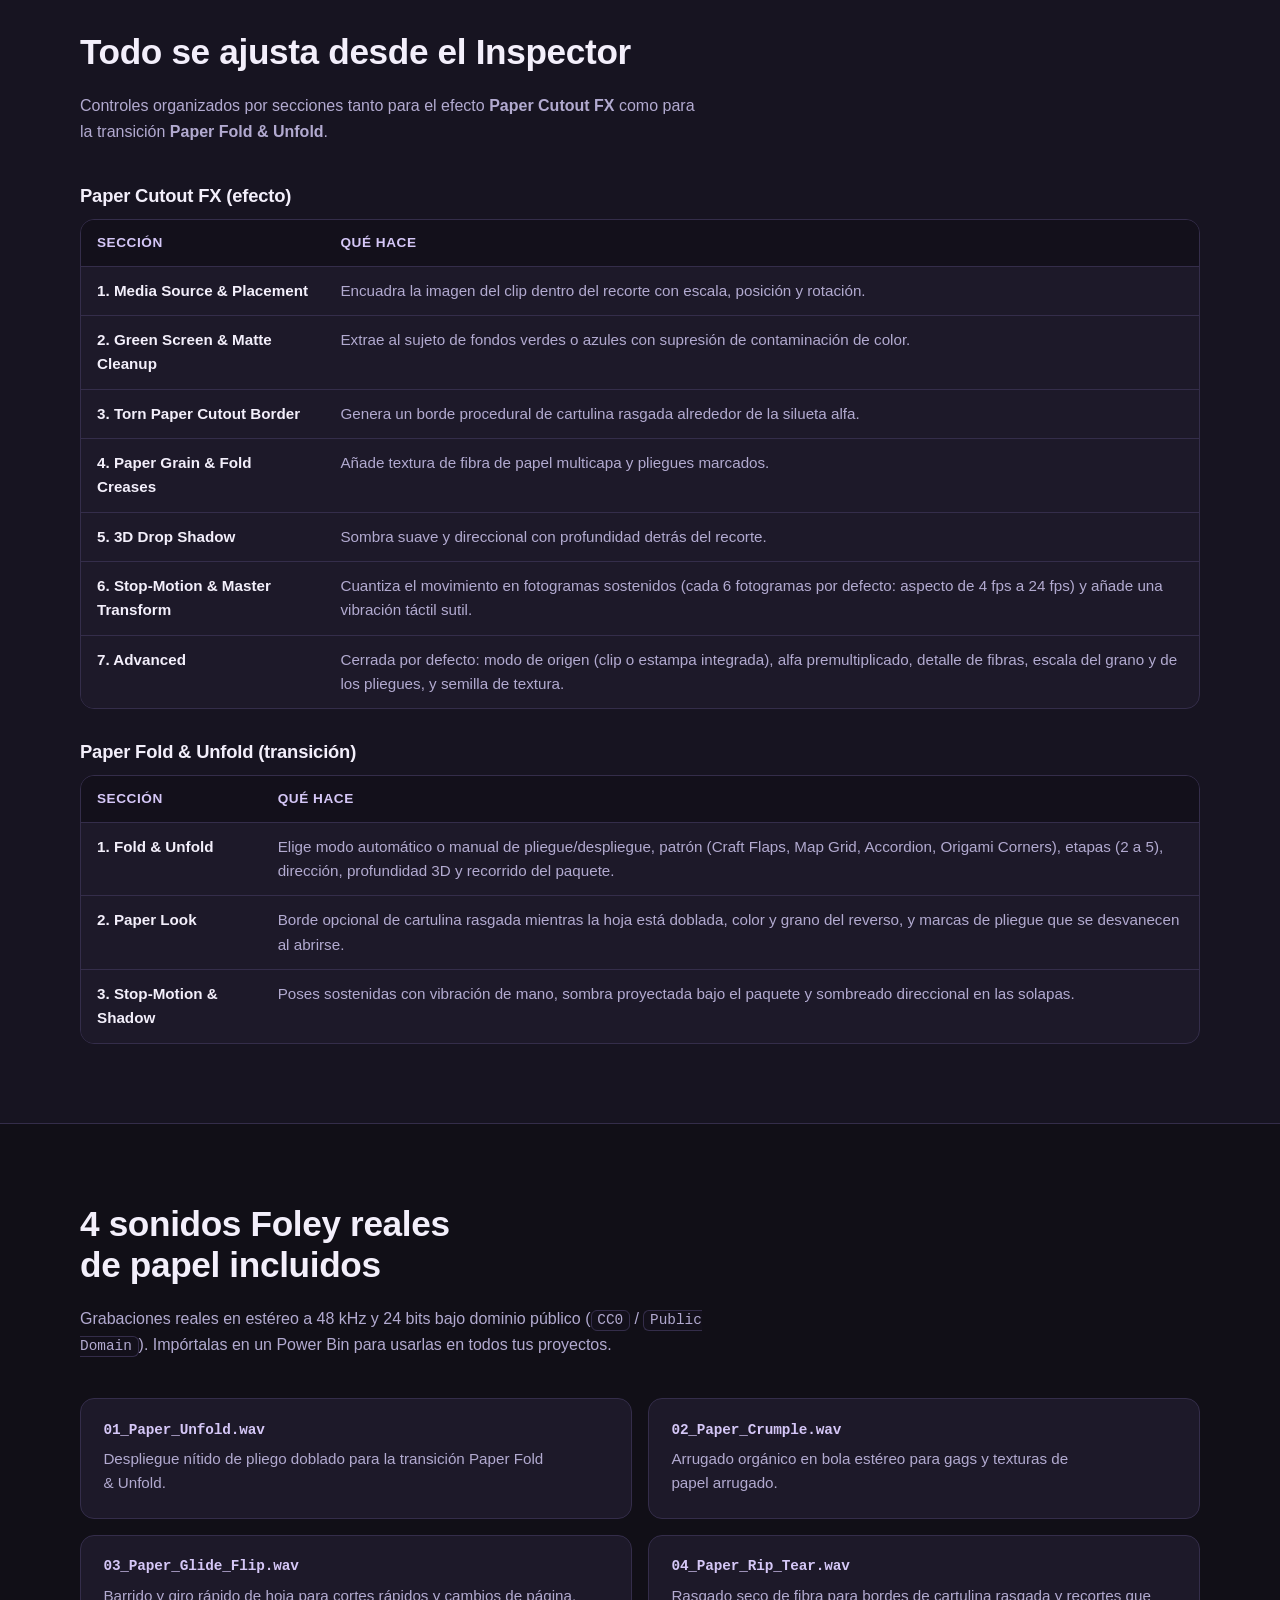
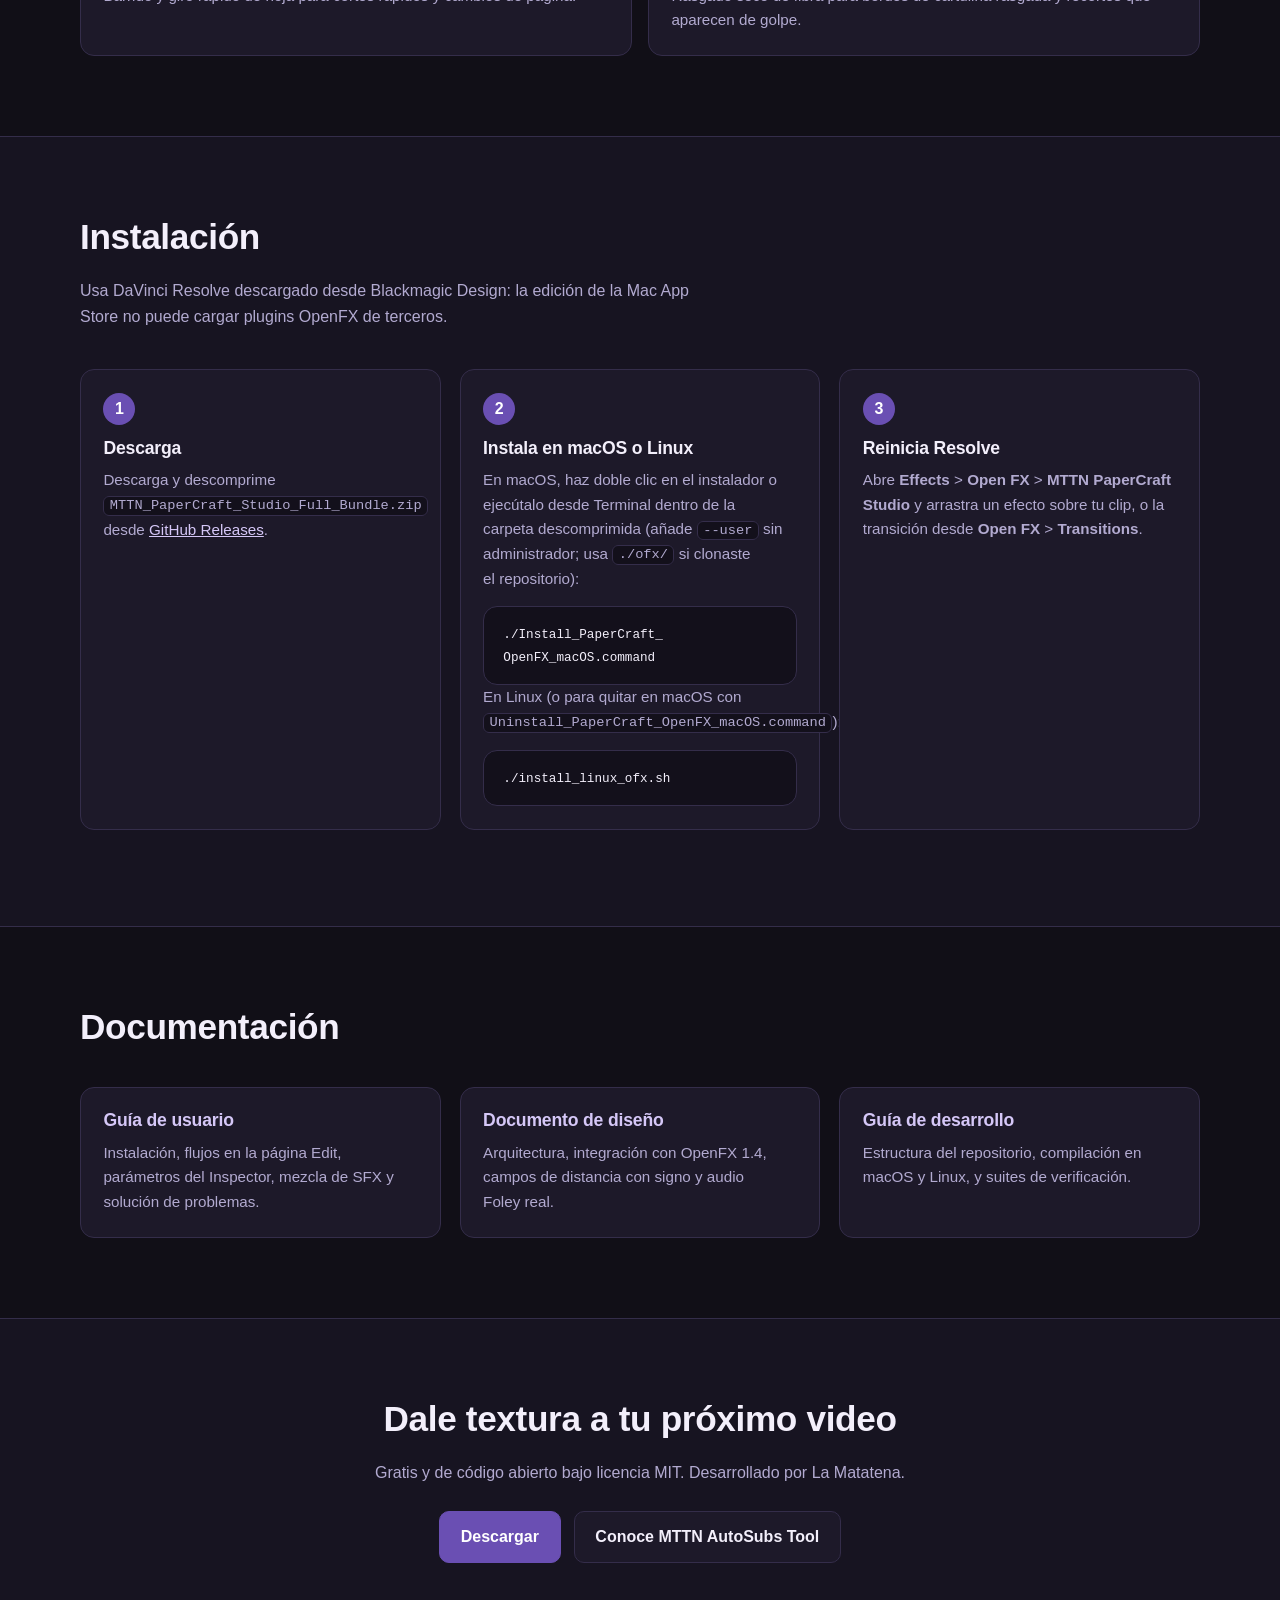
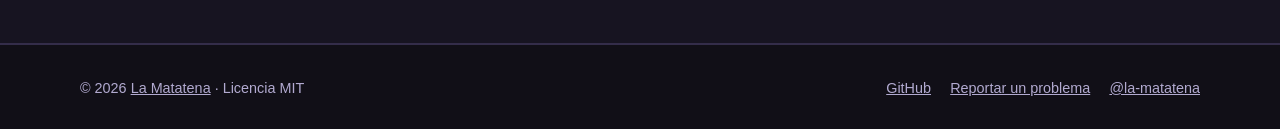
==== commit bc3dd462: "docs: describe the simplified Paper Cutout FX menu, new defaults and Advanced group" ====
--- a/site/index.html
+++ b/site/index.html
@@ -37,7 +37,7 @@
         <div>
           <span class="eyebrow">v3.1 · OpenFX 1.4 · C++17 · MIT</span>
           <h1>Estética de papel hecho a mano, directo en la página Edit.</h1>
-          <p class="lead">Recortes stop-motion orgánicos, bordes de cartulina rasgada, animaciones de entrada y salida de papel, una transición de papel que se dobla y se desdobla, y sonidos Foley de papel para DaVinci Resolve 20 y 21, sin abrir Fusion y sin marcas de agua.</p>
+          <p class="lead">Recortes stop-motion orgánicos, bordes de cartulina rasgada, una transición de papel que se dobla y se desdobla, y sonidos Foley de papel para DaVinci Resolve 20 y 21, sin abrir Fusion y sin marcas de agua.</p>
           <div class="actions">
             <a class="btn primary" href="https://github.com/la-matatena/mttn-papercraft-studio/releases/latest">Descargar la última versión</a>
             <a class="btn" href="https://github.com/la-matatena/mttn-papercraft-studio">Ver en GitHub</a>
@@ -96,7 +96,7 @@
         <div class="grid">
           <article class="card"><span class="icon" aria-hidden="true">✂️</span><h3>Paper Cutout FX</h3><p>Convierte cualquier clip, título, PNG transparente o toma con pantalla verde (con extracción integrada) en un recorte de papel animado con borde de cartulina rasgada.</p></article>
           <article class="card"><span class="icon" aria-hidden="true">🗞️</span><h3>Paper Fold &amp; Unfold</h3><p>Transición que desdobla un clip desde un paquete de papel doblado o lo dobla para que salga, con reverso de papel, pliegues por etapas y sombra.</p></article>
-          <article class="card"><span class="icon" aria-hidden="true">📄</span><h3>Entradas y salidas de papel</h3><p>Anima el inicio y el final del clip con estilos Paper Unfold (3D) con pliegues reales, Crumple Ball, Paper Airplane Glide o Flat Cutout Pop.</p></article>
+          <article class="card"><span class="icon" aria-hidden="true">📄</span><h3>Recortes que se doblan y se despliegan</h3><p>Para animar la entrada o la salida de un recorte, coloca Paper Fold &amp; Unfold al inicio o al final del clip: detecta el recorte y mantiene un único borde rasgado.</p></article>
           <article class="card"><span class="icon" aria-hidden="true">🎞️</span><h3>Stop-motion táctil</h3><p>Fotogramas sostenidos, vibración de posición y rotación, y sombra 3D para un acabado hecho a mano.</p></article>
         </div>
       </div>
@@ -113,13 +113,13 @@
           <table style="--label-1: 'Sección'; --label-2: 'Qué hace';">
             <thead><tr><th scope="col">Sección</th><th scope="col">Qué hace</th></tr></thead>
             <tbody>
-              <tr><th scope="row">1. Media Source and Placement</th><td>Alterna entre el clip de la línea de tiempo y la estampa integrada, y encuadra la imagen dentro del recorte.</td></tr>
-              <tr><th scope="row">2. Green Screen and Matte Cleanup</th><td>Extrae al sujeto de fondos verdes o azules con supresión de contaminación de color.</td></tr>
+              <tr><th scope="row">1. Media Source &amp; Placement</th><td>Encuadra la imagen del clip dentro del recorte con escala, posición y rotación.</td></tr>
+              <tr><th scope="row">2. Green Screen &amp; Matte Cleanup</th><td>Extrae al sujeto de fondos verdes o azules con supresión de contaminación de color.</td></tr>
               <tr><th scope="row">3. Torn Paper Cutout Border</th><td>Genera un borde procedural de cartulina rasgada alrededor de la silueta alfa.</td></tr>
-              <tr><th scope="row">4. Paper Grain and Fold Creases</th><td>Añade textura de fibra de papel multicapa y pliegues marcados.</td></tr>
-              <tr><th scope="row">5. Intro and Outro Paper Animations</th><td>Entradas y salidas Paper Unfold (3D) con pliegues reales, Crumple Ball, Paper Airplane Glide o Flat Cutout Pop.</td></tr>
-              <tr><th scope="row">6. 3D Drop Shadow</th><td>Sombra suave y direccional con profundidad detrás del recorte.</td></tr>
-              <tr><th scope="row">7. Stop-Motion and Master Transform</th><td>Cuantiza el movimiento en fotogramas sostenidos y añade una vibración táctil.</td></tr>
+              <tr><th scope="row">4. Paper Grain &amp; Fold Creases</th><td>Añade textura de fibra de papel multicapa y pliegues marcados.</td></tr>
+              <tr><th scope="row">5. 3D Drop Shadow</th><td>Sombra suave y direccional con profundidad detrás del recorte.</td></tr>
+              <tr><th scope="row">6. Stop-Motion &amp; Master Transform</th><td>Cuantiza el movimiento en fotogramas sostenidos (cada 6 fotogramas por defecto: aspecto de 4 fps a 24 fps) y añade una vibración táctil sutil.</td></tr>
+              <tr><th scope="row">7. Advanced</th><td>Cerrada por defecto: modo de origen (clip o estampa integrada), alfa premultiplicado, detalle de fibras, escala del grano y de los pliegues, y semilla de textura.</td></tr>
             </tbody>
           </table>
         </div>
@@ -144,10 +144,10 @@
           <p>Grabaciones reales en estéreo a 48 kHz y 24 bits bajo dominio público (<code>CC0</code> / <code>Public Domain</code>). Impórtalas en un Power Bin para usarlas en todos tus proyectos.</p>
         </div>
         <div class="sfx">
-          <article class="card"><h3>01_Paper_Unfold.wav</h3><p>Despliegue nítido de pliego doblado para la transición Paper Fold &amp; Unfold y las entradas y salidas Paper Unfold (3D).</p></article>
-          <article class="card"><h3>02_Paper_Crumple.wav</h3><p>Arrugado orgánico en bola estéreo para animaciones Crumple Ball.</p></article>
-          <article class="card"><h3>03_Paper_Glide_Flip.wav</h3><p>Barrido y giro rápido de hoja para Paper Airplane Glide y cambios de página.</p></article>
-          <article class="card"><h3>04_Paper_Rip_Tear.wav</h3><p>Rasgado seco de fibra para bordes de cartulina rasgada y Flat Cutout Pop.</p></article>
+          <article class="card"><h3>01_Paper_Unfold.wav</h3><p>Despliegue nítido de pliego doblado para la transición Paper Fold &amp; Unfold.</p></article>
+          <article class="card"><h3>02_Paper_Crumple.wav</h3><p>Arrugado orgánico en bola estéreo para gags y texturas de papel arrugado.</p></article>
+          <article class="card"><h3>03_Paper_Glide_Flip.wav</h3><p>Barrido y giro rápido de hoja para cortes rápidos y cambios de página.</p></article>
+          <article class="card"><h3>04_Paper_Rip_Tear.wav</h3><p>Rasgado seco de fibra para bordes de cartulina rasgada y recortes que aparecen de golpe.</p></article>
         </div>
       </div>
     </section>
--- a/site/styles.css
+++ b/site/styles.css
@@ -16,18 +16,31 @@
   --text: #f3effb;
   --muted: #b2aad0;
   --ok: #2ecc71;
-  --font-heading: "Montserrat", -apple-system, BlinkMacSystemFont, "SF Pro Display", "Helvetica Neue", Arial, sans-serif;
-  --font-body: -apple-system, BlinkMacSystemFont, "SF Pro Text", "Helvetica Neue", Arial, sans-serif;
+  --font-heading:
+    "Montserrat", -apple-system, BlinkMacSystemFont, "SF Pro Display", "Helvetica Neue", Arial,
+    sans-serif;
+  --font-body:
+    -apple-system, BlinkMacSystemFont, "SF Pro Text", "Helvetica Neue", Arial, sans-serif;
   --font-mono: ui-monospace, SFMono-Regular, Menlo, Monaco, Consolas, monospace;
   --radius: 14px;
   --max: 1120px;
   accent-color: var(--purple);
 }
 
-*, *::before, *::after { box-sizing: border-box; }
-
-html { scroll-behavior: smooth; }
-@media (prefers-reduced-motion: reduce) { html { scroll-behavior: auto; } }
+*,
+*::before,
+*::after {
+  box-sizing: border-box;
+}
+
+html {
+  scroll-behavior: smooth;
+}
+@media (prefers-reduced-motion: reduce) {
+  html {
+    scroll-behavior: auto;
+  }
+}
 
 body {
   margin: 0;
@@ -37,132 +50,563 @@
   -webkit-font-smoothing: antialiased;
 }
 
-img { max-width: 100%; height: auto; display: block; }
-figure { margin: 0; }
-a { color: var(--purple-tint); }
-a:hover { color: #fff; }
-:focus-visible { outline: 2px solid var(--purple-control); outline-offset: 3px; border-radius: 6px; }
-::selection { background: var(--purple); color: #fff; }
-
-h1, h2, h3 { font-family: var(--font-heading); line-height: 1.15; letter-spacing: -0.01em; margin: 0 0 0.6em; text-wrap: balance; }
-h1 { font-size: clamp(2.2rem, 5vw, 3.6rem); font-weight: 800; }
-h2 { font-size: clamp(1.6rem, 3vw, 2.2rem); font-weight: 700; }
-h3 { font-size: 1.1rem; font-weight: 700; }
-p { margin: 0 0 1em; text-wrap: pretty; }
-code { font-family: var(--font-mono); font-size: 0.9em; background: var(--inset); border: 1px solid var(--border); border-radius: 6px; padding: 0.1em 0.4em; }
-pre { font-family: var(--font-mono); font-size: 0.88rem; background: var(--inset); border: 1px solid var(--border); border-radius: var(--radius); padding: 1rem 1.2rem; overflow-x: auto; margin: 0; }
-pre code { background: none; border: 0; padding: 0; }
-
-.wrap { width: min(100% - 2.5rem, var(--max)); margin-inline: auto; }
-
-.skip { position: absolute; left: -999px; top: 0; }
-.skip:focus { left: 1rem; top: 1rem; z-index: 10; background: var(--purple); color: #fff; padding: 0.5rem 1rem; border-radius: 8px; }
+img {
+  max-width: 100%;
+  height: auto;
+  display: block;
+}
+figure {
+  margin: 0;
+}
+a {
+  color: var(--purple-tint);
+}
+a:hover {
+  color: #fff;
+}
+:focus-visible {
+  outline: 2px solid var(--purple-control);
+  outline-offset: 3px;
+  border-radius: 6px;
+}
+::selection {
+  background: var(--purple);
+  color: #fff;
+}
+
+h1,
+h2,
+h3 {
+  font-family: var(--font-heading);
+  line-height: 1.15;
+  letter-spacing: -0.01em;
+  margin: 0 0 0.6em;
+  text-wrap: balance;
+}
+h1 {
+  font-size: clamp(2.2rem, 5vw, 3.6rem);
+  font-weight: 800;
+}
+h2 {
+  font-size: clamp(1.6rem, 3vw, 2.2rem);
+  font-weight: 700;
+}
+h3 {
+  font-size: 1.1rem;
+  font-weight: 700;
+}
+p {
+  margin: 0 0 1em;
+  text-wrap: pretty;
+}
+code {
+  font-family: var(--font-mono);
+  font-size: 0.9em;
+  background: var(--inset);
+  border: 1px solid var(--border);
+  border-radius: 6px;
+  padding: 0.1em 0.4em;
+}
+pre {
+  font-family: var(--font-mono);
+  font-size: 0.88rem;
+  background: var(--inset);
+  border: 1px solid var(--border);
+  border-radius: var(--radius);
+  padding: 1rem 1.2rem;
+  overflow-x: auto;
+  margin: 0;
+}
+pre code {
+  background: none;
+  border: 0;
+  padding: 0;
+}
+
+.wrap {
+  width: min(100% - 2.5rem, var(--max));
+  margin-inline: auto;
+}
+
+.skip {
+  position: absolute;
+  left: -999px;
+  top: 0;
+}
+.skip:focus {
+  left: 1rem;
+  top: 1rem;
+  z-index: 10;
+  background: var(--purple);
+  color: #fff;
+  padding: 0.5rem 1rem;
+  border-radius: 8px;
+}
 
 /* Top bar */
-.topbar { position: sticky; top: 0; z-index: 5; background: color-mix(in srgb, var(--topbar) 88%, transparent); backdrop-filter: blur(10px); border-bottom: 1px solid var(--border); }
-.topbar .wrap { display: flex; align-items: center; gap: 1.5rem; min-height: 60px; }
-.brand { display: flex; align-items: center; gap: 0.6rem; color: var(--text); text-decoration: none; font-family: var(--font-heading); font-weight: 700; }
-.brand img { width: 30px; height: 30px; }
-.nav { display: flex; gap: 1.2rem; margin-left: auto; align-items: center; flex-wrap: wrap; }
-.nav a { color: var(--muted); text-decoration: none; font-size: 0.92rem; }
-.nav a:hover { color: var(--text); }
-.nav .lang { border: 1px solid var(--border); border-radius: 999px; padding: 0.15rem 0.7rem; }
-@media (max-width: 720px) { .nav a:not(.lang) { display: none; } }
+.topbar {
+  position: sticky;
+  top: 0;
+  z-index: 5;
+  background: color-mix(in srgb, var(--topbar) 88%, transparent);
+  backdrop-filter: blur(10px);
+  border-bottom: 1px solid var(--border);
+}
+.topbar .wrap {
+  display: flex;
+  align-items: center;
+  gap: 1.5rem;
+  min-height: 60px;
+}
+.brand {
+  display: flex;
+  align-items: center;
+  gap: 0.6rem;
+  color: var(--text);
+  text-decoration: none;
+  font-family: var(--font-heading);
+  font-weight: 700;
+}
+.brand img {
+  width: 30px;
+  height: 30px;
+}
+.nav {
+  display: flex;
+  gap: 1.2rem;
+  margin-left: auto;
+  align-items: center;
+  flex-wrap: wrap;
+}
+.nav a {
+  color: var(--muted);
+  text-decoration: none;
+  font-size: 0.92rem;
+}
+.nav a:hover {
+  color: var(--text);
+}
+.nav .lang {
+  border: 1px solid var(--border);
+  border-radius: 999px;
+  padding: 0.15rem 0.7rem;
+}
+@media (max-width: 720px) {
+  .nav a:not(.lang) {
+    display: none;
+  }
+}
 
 /* Buttons */
-.btn { display: inline-flex; align-items: center; gap: 0.5rem; padding: 0.75rem 1.3rem; border-radius: 10px; font-weight: 600; text-decoration: none; border: 1px solid var(--border); color: var(--text); background: var(--card); transition: background 0.15s, border-color 0.15s; }
-.btn:hover { color: var(--text); border-color: var(--purple-control); }
-.btn.primary { background: var(--purple-deep); border-color: var(--purple-deep); color: #fff; }
-.btn.primary:hover { background: var(--purple-hover); }
-.actions { display: flex; flex-wrap: wrap; gap: 0.8rem; margin-top: 1.6rem; }
+.btn {
+  display: inline-flex;
+  align-items: center;
+  gap: 0.5rem;
+  padding: 0.75rem 1.3rem;
+  border-radius: 10px;
+  font-weight: 600;
+  text-decoration: none;
+  border: 1px solid var(--border);
+  color: var(--text);
+  background: var(--card);
+  transition:
+    background 0.15s,
+    border-color 0.15s;
+}
+.btn:hover {
+  color: var(--text);
+  border-color: var(--purple-control);
+}
+.btn.primary {
+  background: var(--purple-deep);
+  border-color: var(--purple-deep);
+  color: #fff;
+}
+.btn.primary:hover {
+  background: var(--purple-hover);
+}
+.actions {
+  display: flex;
+  flex-wrap: wrap;
+  gap: 0.8rem;
+  margin-top: 1.6rem;
+}
 
 /* Hero */
-.hero { padding: clamp(3rem, 8vw, 6rem) 0 3rem; background: radial-gradient(ellipse 80% 60% at 50% -10%, var(--purple-soft), transparent 70%); }
-.hero-grid { display: grid; gap: 3rem; align-items: center; }
-@media (min-width: 900px) { .hero-grid.split { grid-template-columns: 1fr 1fr; } }
-.eyebrow { display: inline-block; color: var(--purple-tint); background: var(--purple-soft); border: 1px solid var(--border); border-radius: 999px; padding: 0.2rem 0.8rem; font-size: 0.82rem; font-weight: 600; margin-bottom: 1.2rem; }
-.lead { font-size: clamp(1.05rem, 1.8vw, 1.25rem); color: var(--muted); max-width: 60ch; }
-.chips { display: flex; flex-wrap: wrap; gap: 0.5rem; margin-top: 1.6rem; padding: 0; list-style: none; }
-.chips li { font-size: 0.82rem; color: var(--muted); border: 1px solid var(--border); border-radius: 999px; padding: 0.2rem 0.75rem; }
-.shot { border: 1px solid var(--border); border-radius: var(--radius); overflow: hidden; background: var(--panel); box-shadow: 0 30px 80px -30px rgba(0, 0, 0, 0.8), 0 0 0 1px rgba(255, 255, 255, 0.02); }
-.hero .shot { margin-top: 3rem; }
+.hero {
+  padding: clamp(3rem, 8vw, 6rem) 0 3rem;
+  background: radial-gradient(ellipse 80% 60% at 50% -10%, var(--purple-soft), transparent 70%);
+}
+.hero-grid {
+  display: grid;
+  gap: 3rem;
+  align-items: center;
+}
+@media (min-width: 900px) {
+  .hero-grid.split {
+    grid-template-columns: 1fr 1fr;
+  }
+}
+.eyebrow {
+  display: inline-block;
+  color: var(--purple-tint);
+  background: var(--purple-soft);
+  border: 1px solid var(--border);
+  border-radius: 999px;
+  padding: 0.2rem 0.8rem;
+  font-size: 0.82rem;
+  font-weight: 600;
+  margin-bottom: 1.2rem;
+}
+.lead {
+  font-size: clamp(1.05rem, 1.8vw, 1.25rem);
+  color: var(--muted);
+  max-width: 60ch;
+}
+.chips {
+  display: flex;
+  flex-wrap: wrap;
+  gap: 0.5rem;
+  margin-top: 1.6rem;
+  padding: 0;
+  list-style: none;
+}
+.chips li {
+  font-size: 0.82rem;
+  color: var(--muted);
+  border: 1px solid var(--border);
+  border-radius: 999px;
+  padding: 0.2rem 0.75rem;
+}
+.shot {
+  border: 1px solid var(--border);
+  border-radius: var(--radius);
+  overflow: hidden;
+  background: var(--panel);
+  box-shadow:
+    0 30px 80px -30px rgba(0, 0, 0, 0.8),
+    0 0 0 1px rgba(255, 255, 255, 0.02);
+}
+.hero .shot {
+  margin-top: 3rem;
+}
 
 /* Sections */
-section { padding: clamp(3rem, 7vw, 5rem) 0; }
-section.alt { background: var(--panel); border-block: 1px solid var(--border); }
-.section-head { max-width: 70ch; margin-bottom: 2.5rem; }
-.section-head p { color: var(--muted); }
-
-.grid { display: grid; gap: 1.2rem; grid-template-columns: repeat(auto-fill, minmax(min(100%, 260px), 1fr)); }
-@media (min-width: 900px) { .grid.three { grid-template-columns: repeat(3, 1fr); } }
-a.card { text-decoration: none; color: inherit; transition: border-color 0.15s; }
-a.card:hover { border-color: var(--purple-control); }
-a.card h3 { color: var(--purple-tint); }
-.card { background: var(--card); border: 1px solid var(--border); border-radius: var(--radius); padding: 1.4rem; }
-.card p { color: var(--muted); margin: 0; font-size: 0.95rem; }
-.card .icon { font-size: 1.5rem; margin-bottom: 0.6rem; display: block; }
-
-.feature { display: grid; gap: 2rem; align-items: center; margin-bottom: 4rem; }
-.feature:last-child { margin-bottom: 0; }
+section {
+  padding: clamp(3rem, 7vw, 5rem) 0;
+}
+section.alt {
+  background: var(--panel);
+  border-block: 1px solid var(--border);
+}
+.section-head {
+  max-width: 70ch;
+  margin-bottom: 2.5rem;
+}
+.section-head p {
+  color: var(--muted);
+}
+
+.grid {
+  display: grid;
+  gap: 1.2rem;
+  grid-template-columns: repeat(auto-fill, minmax(min(100%, 260px), 1fr));
+}
 @media (min-width: 900px) {
-  .feature { grid-template-columns: 5fr 7fr; }
-  .feature.flip > :first-child { order: 2; }
-}
-.feature ul { color: var(--muted); padding-left: 1.2rem; margin: 0; }
-.feature li { margin-bottom: 0.4rem; }
-.stack { display: grid; gap: 1rem; }
-.pair { display: grid; gap: 1rem; grid-template-columns: 1fr 1fr; align-items: start; }
-@media (max-width: 600px) { .pair { grid-template-columns: 1fr; } }
-.shot.narrow { max-width: 460px; justify-self: center; width: 100%; }
-
-.steps { counter-reset: step; display: grid; gap: 1.2rem; grid-template-columns: repeat(auto-fit, minmax(min(100%, 300px), 1fr)); padding: 0; list-style: none; }
-.steps > li { counter-increment: step; background: var(--card); border: 1px solid var(--border); border-radius: var(--radius); padding: 1.4rem; }
-.steps > li::before { content: counter(step); display: inline-grid; place-items: center; width: 2rem; height: 2rem; border-radius: 50%; background: var(--purple-deep); color: #fff; font-weight: 700; margin-bottom: 0.8rem; }
-.steps p { color: var(--muted); font-size: 0.95rem; }
-.steps pre { margin-top: 0.8rem; white-space: pre-wrap; overflow-wrap: anywhere; }
-
-table { width: 100%; border-collapse: separate; border-spacing: 0; font-size: 0.95rem; }
-th, td { text-align: left; padding: 0.75rem 1rem; border-bottom: 1px solid var(--border); vertical-align: top; }
-thead { position: sticky; inset-block-start: 0; z-index: 1; }
-thead th { color: var(--purple-tint); background: var(--inset); font-family: var(--font-heading); font-size: 0.85rem; text-transform: uppercase; letter-spacing: 0.04em; }
-tbody th { color: var(--text); background: var(--card); font-weight: 600; position: sticky; inset-inline-start: 0; }
-tbody tr:last-child th, tbody tr:last-child td { border-bottom: 0; }
-td { color: var(--muted); }
-td strong { color: var(--text); }
-.table-group-title { margin: 2rem 0 0.8rem; font-size: 1.15rem; color: var(--text); }
-.table-group-title:first-of-type { margin-top: 0; }
-.table-scroll { overflow: auto; max-inline-size: 100%; border: 1px solid var(--border); border-radius: var(--radius); background: var(--card); container-type: inline-size; }
+  .grid.three {
+    grid-template-columns: repeat(3, 1fr);
+  }
+}
+a.card {
+  text-decoration: none;
+  color: inherit;
+  transition: border-color 0.15s;
+}
+a.card:hover {
+  border-color: var(--purple-control);
+}
+a.card h3 {
+  color: var(--purple-tint);
+}
+.card {
+  background: var(--card);
+  border: 1px solid var(--border);
+  border-radius: var(--radius);
+  padding: 1.4rem;
+}
+.card p {
+  color: var(--muted);
+  margin: 0;
+  font-size: 0.95rem;
+}
+.card .icon {
+  font-size: 1.5rem;
+  margin-bottom: 0.6rem;
+  display: block;
+}
+
+.feature {
+  display: grid;
+  gap: 2rem;
+  align-items: center;
+  margin-bottom: 4rem;
+}
+.feature:last-child {
+  margin-bottom: 0;
+}
+@media (min-width: 900px) {
+  .feature {
+    grid-template-columns: 5fr 7fr;
+  }
+  .feature.flip > :first-child {
+    order: 2;
+  }
+}
+.feature ul {
+  color: var(--muted);
+  padding-left: 1.2rem;
+  margin: 0;
+}
+.feature li {
+  margin-bottom: 0.4rem;
+}
+.stack {
+  display: grid;
+  gap: 1rem;
+}
+.pair {
+  display: grid;
+  gap: 1rem;
+  grid-template-columns: 1fr 1fr;
+  align-items: start;
+}
+@media (max-width: 600px) {
+  .pair {
+    grid-template-columns: 1fr;
+  }
+}
+.shot.narrow {
+  max-width: 460px;
+  justify-self: center;
+  width: 100%;
+}
+
+.steps {
+  counter-reset: step;
+  display: grid;
+  gap: 1.2rem;
+  grid-template-columns: repeat(auto-fit, minmax(min(100%, 300px), 1fr));
+  padding: 0;
+  list-style: none;
+}
+.steps > li {
+  counter-increment: step;
+  background: var(--card);
+  border: 1px solid var(--border);
+  border-radius: var(--radius);
+  padding: 1.4rem;
+}
+.steps > li::before {
+  content: counter(step);
+  display: inline-grid;
+  place-items: center;
+  width: 2rem;
+  height: 2rem;
+  border-radius: 50%;
+  background: var(--purple-deep);
+  color: #fff;
+  font-weight: 700;
+  margin-bottom: 0.8rem;
+}
+.steps p {
+  color: var(--muted);
+  font-size: 0.95rem;
+}
+.steps pre {
+  margin-top: 0.8rem;
+  white-space: pre-wrap;
+  overflow-wrap: anywhere;
+}
+
+table {
+  width: 100%;
+  border-collapse: separate;
+  border-spacing: 0;
+  font-size: 0.95rem;
+}
+th,
+td {
+  text-align: left;
+  padding: 0.75rem 1rem;
+  border-bottom: 1px solid var(--border);
+  vertical-align: top;
+}
+thead {
+  position: sticky;
+  inset-block-start: 0;
+  z-index: 1;
+}
+thead th {
+  color: var(--purple-tint);
+  background: var(--inset);
+  font-family: var(--font-heading);
+  font-size: 0.85rem;
+  text-transform: uppercase;
+  letter-spacing: 0.04em;
+}
+tbody th {
+  color: var(--text);
+  background: var(--card);
+  font-weight: 600;
+  position: sticky;
+  inset-inline-start: 0;
+}
+tbody tr:last-child th,
+tbody tr:last-child td {
+  border-bottom: 0;
+}
+td {
+  color: var(--muted);
+}
+td strong {
+  color: var(--text);
+}
+.table-group-title {
+  margin: 2rem 0 0.8rem;
+  font-size: 1.15rem;
+  color: var(--text);
+}
+.table-group-title:first-of-type {
+  margin-top: 0;
+}
+.table-scroll {
+  overflow: auto;
+  max-inline-size: 100%;
+  border: 1px solid var(--border);
+  border-radius: var(--radius);
+  background: var(--card);
+  container-type: inline-size;
+}
 @container (width < 600px) {
-  .table-scroll table, .table-scroll thead, .table-scroll tbody, .table-scroll tr, .table-scroll th, .table-scroll td { display: block; }
-  .table-scroll thead { display: none; }
-  .table-scroll tr { border-bottom: 1px solid var(--border); }
-  .table-scroll tr:last-child { border-bottom: 0; }
-  .table-scroll tbody th { position: sticky; inset-block-start: 0; z-index: 2; background: var(--inset); color: var(--purple-tint); border-bottom: 0; padding-bottom: 0.3rem; }
-  .table-scroll td { padding-top: 0.3rem; border-bottom: 0; }
-  .table-scroll td:nth-child(2)::before { content: var(--label-2) ": "; color: var(--text); font-weight: 600; }
-}
-
-.cta { text-align: center; }
-.cta .actions { justify-content: center; }
-.cta p { color: var(--muted); max-width: 60ch; margin-inline: auto; }
-
-footer { border-top: 1px solid var(--border); padding: 2rem 0; color: var(--muted); font-size: 0.9rem; }
-footer .wrap { display: flex; flex-wrap: wrap; gap: 1rem 2rem; justify-content: space-between; align-items: center; }
-footer nav { display: flex; gap: 1.2rem; flex-wrap: wrap; }
-footer a { color: var(--muted); }
+  .table-scroll table,
+  .table-scroll thead,
+  .table-scroll tbody,
+  .table-scroll tr,
+  .table-scroll th,
+  .table-scroll td {
+    display: block;
+  }
+  .table-scroll thead {
+    display: none;
+  }
+  .table-scroll tr {
+    border-bottom: 1px solid var(--border);
+  }
+  .table-scroll tr:last-child {
+    border-bottom: 0;
+  }
+  .table-scroll tbody th {
+    position: sticky;
+    inset-block-start: 0;
+    z-index: 2;
+    background: var(--inset);
+    color: var(--purple-tint);
+    border-bottom: 0;
+    padding-bottom: 0.3rem;
+  }
+  .table-scroll td {
+    padding-top: 0.3rem;
+    border-bottom: 0;
+  }
+  .table-scroll td:nth-child(2)::before {
+    content: var(--label-2) ": ";
+    color: var(--text);
+    font-weight: 600;
+  }
+}
+
+.cta {
+  text-align: center;
+}
+.cta .actions {
+  justify-content: center;
+}
+.cta p {
+  color: var(--muted);
+  max-width: 60ch;
+  margin-inline: auto;
+}
+
+footer {
+  border-top: 1px solid var(--border);
+  padding: 2rem 0;
+  color: var(--muted);
+  font-size: 0.9rem;
+}
+footer .wrap {
+  display: flex;
+  flex-wrap: wrap;
+  gap: 1rem 2rem;
+  justify-content: space-between;
+  align-items: center;
+}
+footer nav {
+  display: flex;
+  gap: 1.2rem;
+  flex-wrap: wrap;
+}
+footer a {
+  color: var(--muted);
+}
 
 /* PaperCraft hero art: torn cardstock cutouts with a stop-motion wobble. */
-.paper-art { width: 100%; max-width: 520px; margin-inline: auto; overflow: visible; }
-.paper-art .wobble { transform-box: fill-box; transform-origin: center; animation: stop-motion 1.2s steps(1) infinite; }
-.paper-art .wobble.back { animation-delay: -0.6s; }
+.paper-art {
+  width: 100%;
+  max-width: 520px;
+  margin-inline: auto;
+  overflow: visible;
+}
+.paper-art .wobble {
+  transform-box: fill-box;
+  transform-origin: center;
+  animation: stop-motion 1.2s steps(1) infinite;
+}
+.paper-art .wobble.back {
+  animation-delay: -0.6s;
+}
 @keyframes stop-motion {
-  0% { transform: rotate(-4deg) translate(0, 0); }
-  25% { transform: rotate(-3.2deg) translate(2px, -1px); }
-  50% { transform: rotate(-4.6deg) translate(-1px, 1px); }
-  75% { transform: rotate(-3.6deg) translate(1px, 2px); }
-}
-@media (prefers-reduced-motion: reduce) { .paper-art .wobble { animation: none; transform: rotate(-4deg); } }
-
-.sfx { display: grid; gap: 1rem; grid-template-columns: repeat(auto-fill, minmax(min(100%, 220px), 1fr)); }
-.sfx .card h3 { font-family: var(--font-mono); font-size: 0.9rem; color: var(--purple-tint); }
-@media (min-width: 900px) { .sfx { grid-template-columns: repeat(2, 1fr); } }
+  0% {
+    transform: rotate(-4deg) translate(0, 0);
+  }
+  25% {
+    transform: rotate(-3.2deg) translate(2px, -1px);
+  }
+  50% {
+    transform: rotate(-4.6deg) translate(-1px, 1px);
+  }
+  75% {
+    transform: rotate(-3.6deg) translate(1px, 2px);
+  }
+}
+@media (prefers-reduced-motion: reduce) {
+  .paper-art .wobble {
+    animation: none;
+    transform: rotate(-4deg);
+  }
+}
+
+.sfx {
+  display: grid;
+  gap: 1rem;
+  grid-template-columns: repeat(auto-fill, minmax(min(100%, 220px), 1fr));
+}
+.sfx .card h3 {
+  font-family: var(--font-mono);
+  font-size: 0.9rem;
+  color: var(--purple-tint);
+}
+@media (min-width: 900px) {
+  .sfx {
+    grid-template-columns: repeat(2, 1fr);
+  }
+}
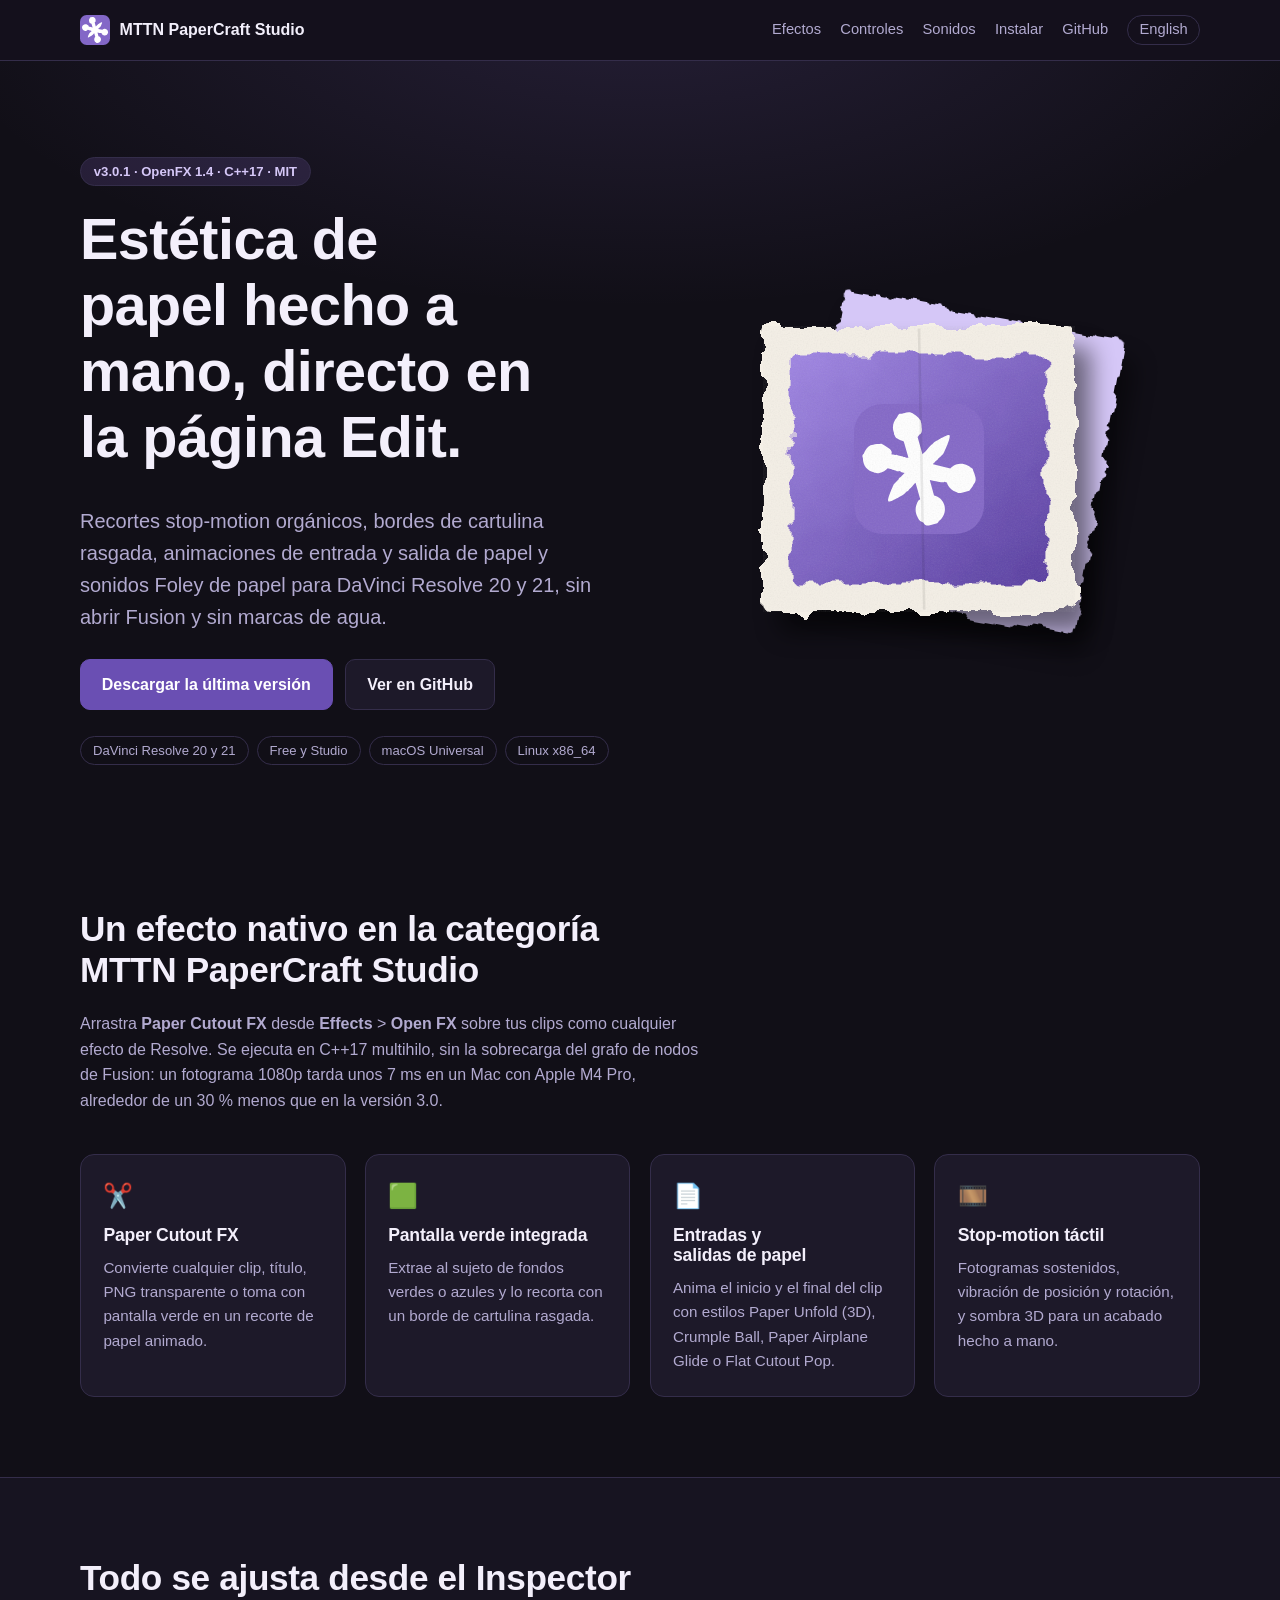
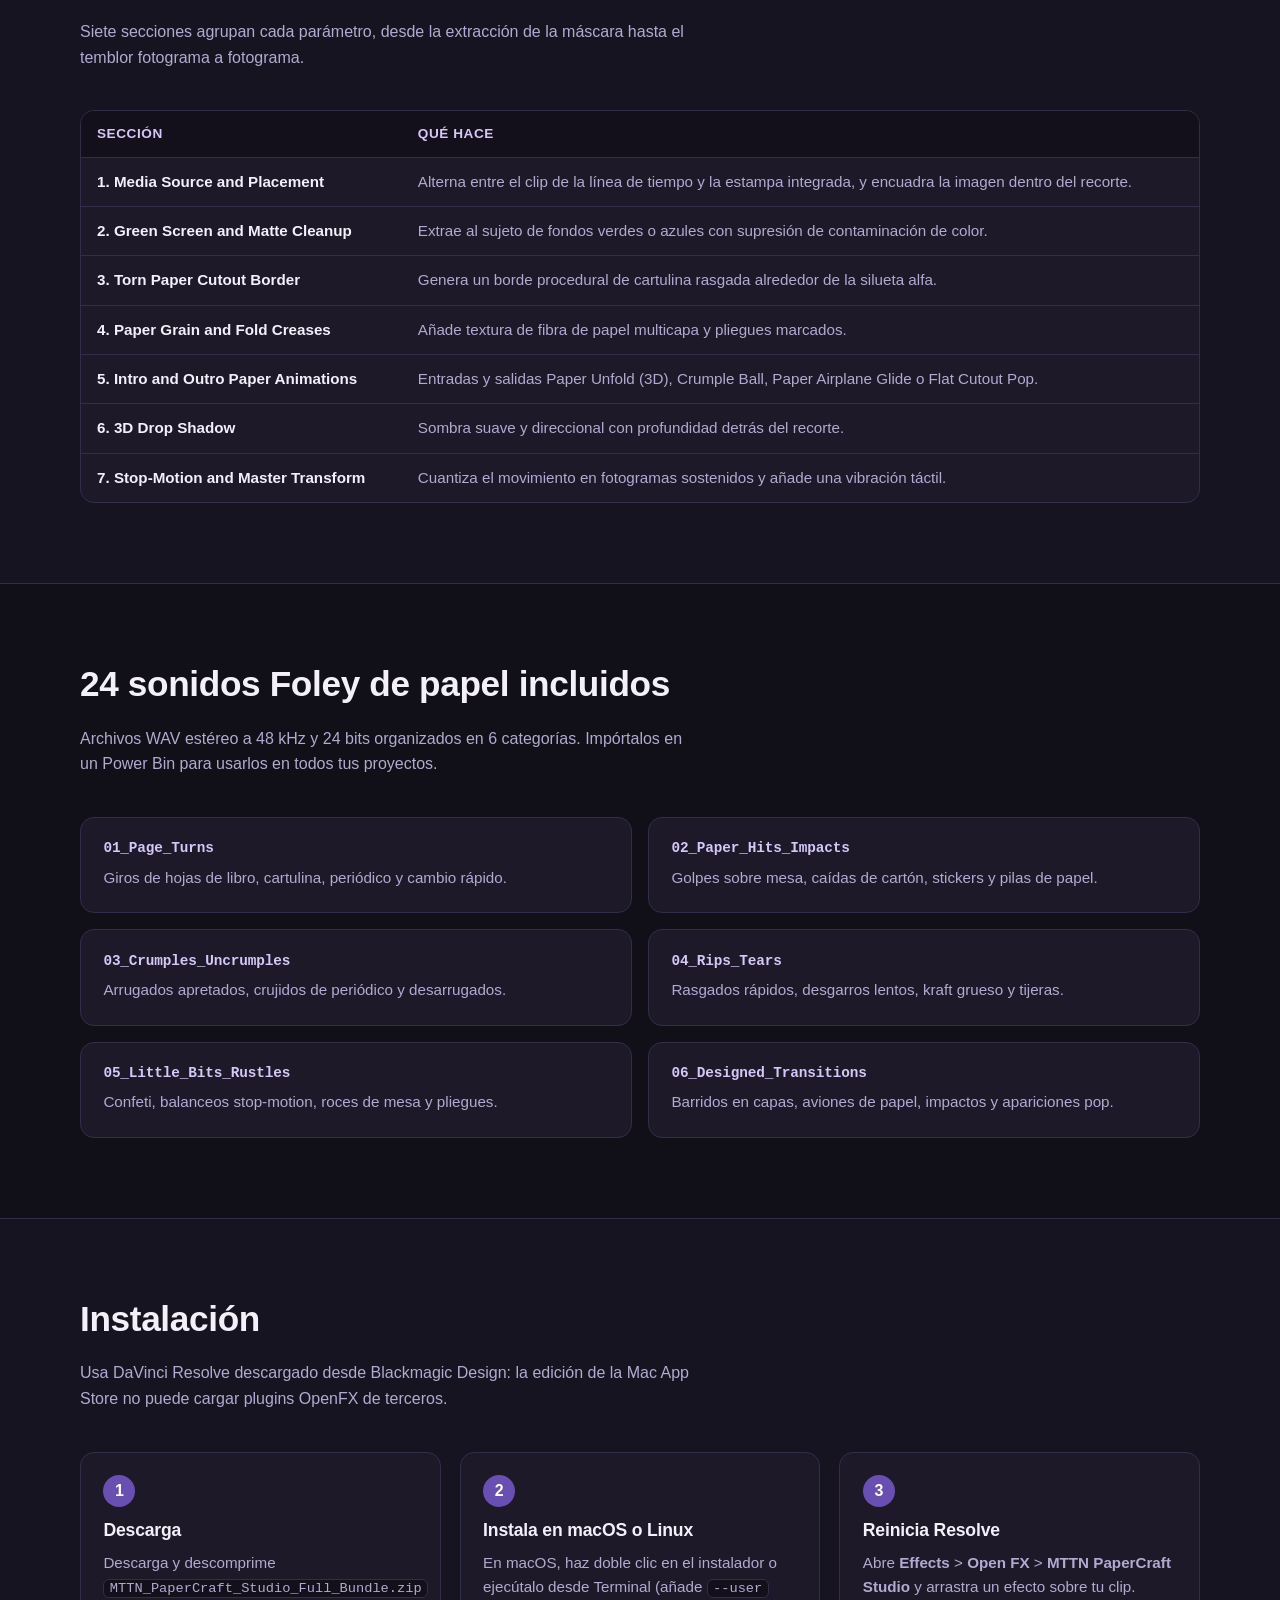
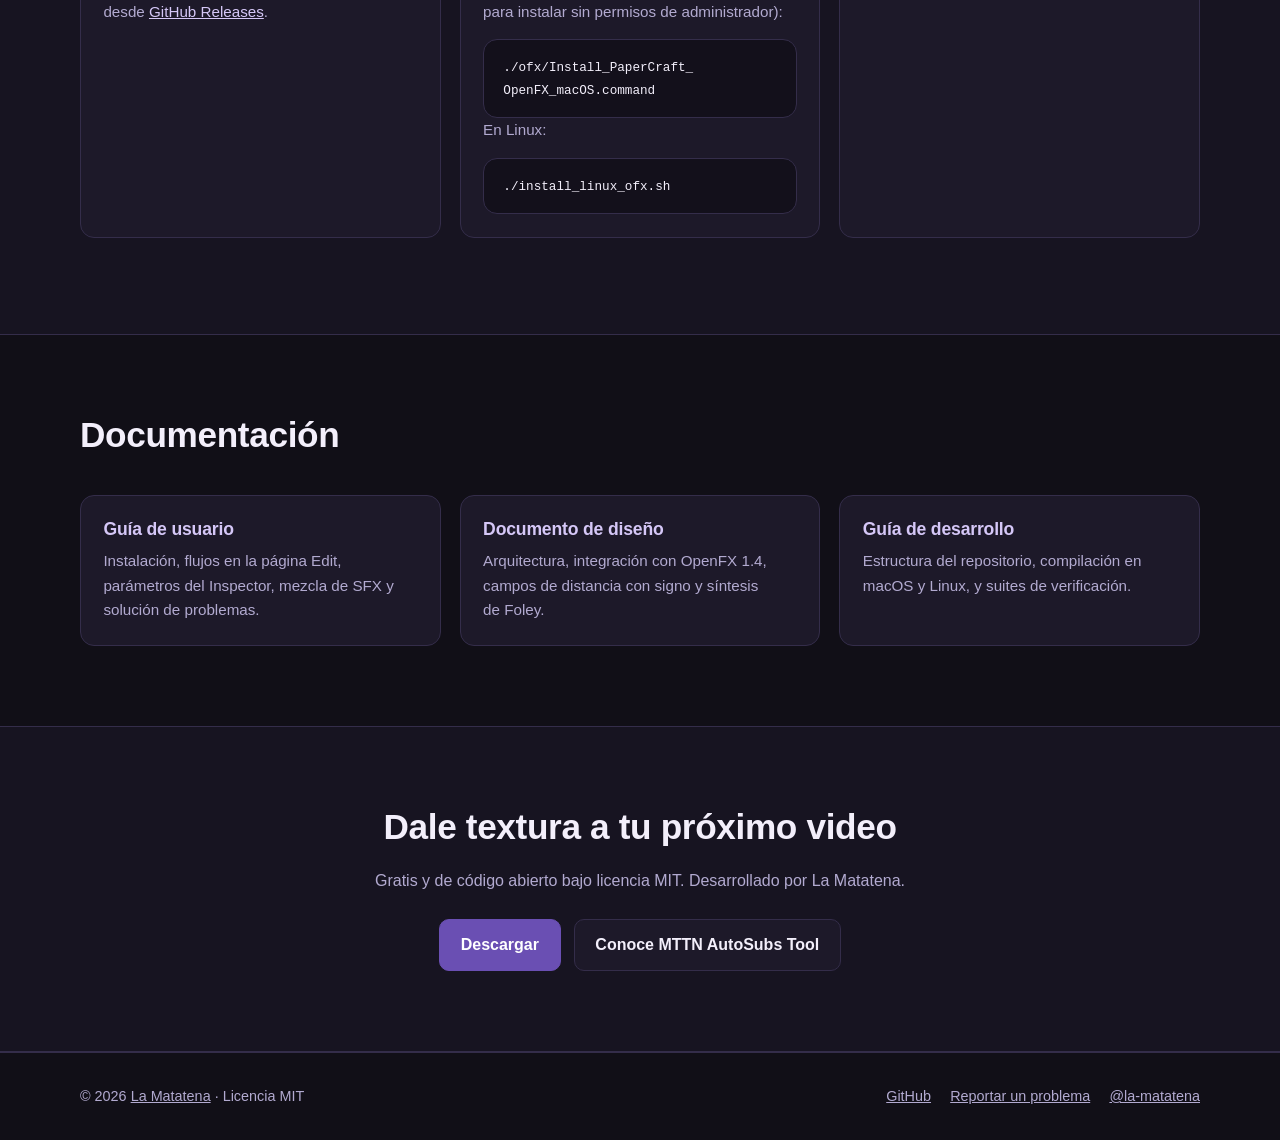
==== commit b6086d9c: "wip: v3.0.1 performance optimizations (saved from local stash of 2026-11-11)" ====
--- a/site/index.html
+++ b/site/index.html
@@ -5,13 +5,13 @@
   <meta name="viewport" content="width=device-width, initial-scale=1">
   <meta name="color-scheme" content="dark">
   <title>MTTN PaperCraft Studio · Recortes de papel stop-motion para DaVinci Resolve</title>
-  <meta name="description" content="Plugin OpenFX nativo para DaVinci Resolve 20 y 21: recortes de papel stop-motion (Paper Cutout FX), transición Paper Fold &amp; Unfold, bordes de cartulina rasgada y 4 sonidos Foley reales de papel. Gratis y sin marcas de agua.">
+  <meta name="description" content="Plugin OpenFX nativo para DaVinci Resolve 20 y 21: recortes de papel stop-motion, bordes de cartulina rasgada, animaciones de papel y 24 sonidos Foley de papel. Gratis y sin marcas de agua.">
   <meta name="theme-color" content="#15121e">
   <link rel="icon" href="icon.svg" type="image/svg+xml">
   <link rel="alternate" hreflang="es" href="https://la-matatena.github.io/mttn-papercraft-studio/">
   <link rel="alternate" hreflang="en" href="https://la-matatena.github.io/mttn-papercraft-studio/en/">
   <meta property="og:title" content="MTTN PaperCraft Studio">
-  <meta property="og:description" content="Recortes de papel stop-motion, transición Paper Fold &amp; Unfold y Foley de papel en la página Edit de DaVinci Resolve.">
+  <meta property="og:description" content="Recortes de papel stop-motion, animaciones de papel y Foley de papel en la página Edit de DaVinci Resolve.">
   <meta property="og:type" content="website">
   <link rel="stylesheet" href="styles.css">
 </head>
@@ -35,9 +35,9 @@
     <section class="hero">
       <div class="wrap hero-grid split">
         <div>
-          <span class="eyebrow">v3.1 · OpenFX 1.4 · C++17 · MIT</span>
+          <span class="eyebrow">v3.0.1 · OpenFX 1.4 · C++17 · MIT</span>
           <h1>Estética de papel hecho a mano, directo en la página Edit.</h1>
-          <p class="lead">Recortes stop-motion orgánicos, bordes de cartulina rasgada, una transición de papel que se dobla y se desdobla, y sonidos Foley de papel para DaVinci Resolve 20 y 21, sin abrir Fusion y sin marcas de agua.</p>
+          <p class="lead">Recortes stop-motion orgánicos, bordes de cartulina rasgada, animaciones de entrada y salida de papel y sonidos Foley de papel para DaVinci Resolve 20 y 21, sin abrir Fusion y sin marcas de agua.</p>
           <div class="actions">
             <a class="btn primary" href="https://github.com/la-matatena/mttn-papercraft-studio/releases/latest">Descargar la última versión</a>
             <a class="btn" href="https://github.com/la-matatena/mttn-papercraft-studio">Ver en GitHub</a>
@@ -90,13 +90,13 @@
     <section id="efectos">
       <div class="wrap">
         <div class="section-head">
-          <h2>Dos herramientas nativas en la categoría MTTN PaperCraft Studio</h2>
-          <p>Arrastra <strong>Paper Cutout FX</strong> desde <strong>Effects</strong> &gt; <strong>Open FX</strong> sobre tus clips y la transición <strong>Paper Fold &amp; Unfold</strong> desde <strong>Open FX</strong> &gt; <strong>Transitions</strong> a tus puntos de edición, como cualquier efecto de Resolve. Ambas se ejecutan en C++17 multihilo, sin la sobrecarga del grafo de nodos de Fusion: un fotograma 1080p de <strong>Paper Cutout FX</strong> tarda unos 7 ms en un Mac con Apple M4 Pro, alrededor de un 30 % menos que en la versión 3.0.</p>
+          <h2>Un efecto nativo en la categoría MTTN PaperCraft Studio</h2>
+          <p>Arrastra <strong>Paper Cutout FX</strong> desde <strong>Effects</strong> &gt; <strong>Open FX</strong> sobre tus clips como cualquier efecto de Resolve. Se ejecuta en C++17 multihilo, sin la sobrecarga del grafo de nodos de Fusion: un fotograma 1080p tarda unos 7 ms en un Mac con Apple M4 Pro, alrededor de un 30 % menos que en la versión 3.0.</p>
         </div>
         <div class="grid">
-          <article class="card"><span class="icon" aria-hidden="true">✂️</span><h3>Paper Cutout FX</h3><p>Convierte cualquier clip, título, PNG transparente o toma con pantalla verde (con extracción integrada) en un recorte de papel animado con borde de cartulina rasgada.</p></article>
-          <article class="card"><span class="icon" aria-hidden="true">🗞️</span><h3>Paper Fold &amp; Unfold</h3><p>Transición que desdobla un clip desde un paquete de papel doblado o lo dobla para que salga, con reverso de papel, pliegues por etapas y sombra.</p></article>
-          <article class="card"><span class="icon" aria-hidden="true">📄</span><h3>Recortes que se doblan y se despliegan</h3><p>Para animar la entrada o la salida de un recorte, coloca Paper Fold &amp; Unfold al inicio o al final del clip: detecta el recorte y mantiene un único borde rasgado.</p></article>
+          <article class="card"><span class="icon" aria-hidden="true">✂️</span><h3>Paper Cutout FX</h3><p>Convierte cualquier clip, título, PNG transparente o toma con pantalla verde en un recorte de papel animado.</p></article>
+          <article class="card"><span class="icon" aria-hidden="true">🟩</span><h3>Pantalla verde integrada</h3><p>Extrae al sujeto de fondos verdes o azules y lo recorta con un borde de cartulina rasgada.</p></article>
+          <article class="card"><span class="icon" aria-hidden="true">📄</span><h3>Entradas y salidas de papel</h3><p>Anima el inicio y el final del clip con estilos Paper Unfold (3D), Crumple Ball, Paper Airplane Glide o Flat Cutout Pop.</p></article>
           <article class="card"><span class="icon" aria-hidden="true">🎞️</span><h3>Stop-motion táctil</h3><p>Fotogramas sostenidos, vibración de posición y rotación, y sombra 3D para un acabado hecho a mano.</p></article>
         </div>
       </div>
@@ -106,48 +106,38 @@
       <div class="wrap">
         <div class="section-head">
           <h2>Todo se ajusta desde el Inspector</h2>
-          <p>Controles organizados por secciones tanto para el efecto <strong>Paper Cutout FX</strong> como para la transición <strong>Paper Fold &amp; Unfold</strong>.</p>
-        </div>
-        <h3 id="cutout-controls-heading" class="table-group-title">Paper Cutout FX (efecto)</h3>
-        <div class="table-scroll" tabindex="0" role="region" aria-labelledby="cutout-controls-heading">
-          <table style="--label-1: 'Sección'; --label-2: 'Qué hace';">
+          <p>Siete secciones agrupan cada parámetro, desde la extracción de la máscara hasta el temblor fotograma a fotograma.</p>
+        </div>
+        <div class="table-scroll">
+          <table>
             <thead><tr><th scope="col">Sección</th><th scope="col">Qué hace</th></tr></thead>
             <tbody>
-              <tr><th scope="row">1. Media Source &amp; Placement</th><td>Encuadra la imagen del clip dentro del recorte con escala, posición y rotación.</td></tr>
-              <tr><th scope="row">2. Green Screen &amp; Matte Cleanup</th><td>Extrae al sujeto de fondos verdes o azules con supresión de contaminación de color.</td></tr>
-              <tr><th scope="row">3. Torn Paper Cutout Border</th><td>Genera un borde procedural de cartulina rasgada alrededor de la silueta alfa.</td></tr>
-              <tr><th scope="row">4. Paper Grain &amp; Fold Creases</th><td>Añade textura de fibra de papel multicapa y pliegues marcados.</td></tr>
-              <tr><th scope="row">5. 3D Drop Shadow</th><td>Sombra suave y direccional con profundidad detrás del recorte.</td></tr>
-              <tr><th scope="row">6. Stop-Motion &amp; Master Transform</th><td>Cuantiza el movimiento en fotogramas sostenidos (cada 6 fotogramas por defecto: aspecto de 4 fps a 24 fps) y añade una vibración táctil sutil.</td></tr>
-              <tr><th scope="row">7. Advanced</th><td>Cerrada por defecto: modo de origen (clip o estampa integrada), alfa premultiplicado, detalle de fibras, escala del grano y de los pliegues, y semilla de textura.</td></tr>
+              <tr><td><strong>1. Media Source and Placement</strong></td><td>Alterna entre el clip de la línea de tiempo y la estampa integrada, y encuadra la imagen dentro del recorte.</td></tr>
+              <tr><td><strong>2. Green Screen and Matte Cleanup</strong></td><td>Extrae al sujeto de fondos verdes o azules con supresión de contaminación de color.</td></tr>
+              <tr><td><strong>3. Torn Paper Cutout Border</strong></td><td>Genera un borde procedural de cartulina rasgada alrededor de la silueta alfa.</td></tr>
+              <tr><td><strong>4. Paper Grain and Fold Creases</strong></td><td>Añade textura de fibra de papel multicapa y pliegues marcados.</td></tr>
+              <tr><td><strong>5. Intro and Outro Paper Animations</strong></td><td>Entradas y salidas Paper Unfold (3D), Crumple Ball, Paper Airplane Glide o Flat Cutout Pop.</td></tr>
+              <tr><td><strong>6. 3D Drop Shadow</strong></td><td>Sombra suave y direccional con profundidad detrás del recorte.</td></tr>
+              <tr><td><strong>7. Stop-Motion and Master Transform</strong></td><td>Cuantiza el movimiento en fotogramas sostenidos y añade una vibración táctil.</td></tr>
             </tbody>
           </table>
         </div>
-        <h3 id="fold-controls-heading" class="table-group-title">Paper Fold &amp; Unfold (transición)</h3>
-        <div class="table-scroll" tabindex="0" role="region" aria-labelledby="fold-controls-heading">
-          <table style="--label-1: 'Sección'; --label-2: 'Qué hace';">
-            <thead><tr><th scope="col">Sección</th><th scope="col">Qué hace</th></tr></thead>
-            <tbody>
-              <tr><th scope="row">1. Fold &amp; Unfold</th><td>Elige modo automático o manual de pliegue/despliegue, patrón (Craft Flaps, Map Grid, Accordion, Origami Corners), etapas (2 a 5), dirección, profundidad 3D y recorrido del paquete.</td></tr>
-              <tr><th scope="row">2. Paper Look</th><td>Borde opcional de cartulina rasgada mientras la hoja está doblada, color y grano del reverso, y marcas de pliegue que se desvanecen al abrirse.</td></tr>
-              <tr><th scope="row">3. Stop-Motion &amp; Shadow</th><td>Poses sostenidas con vibración de mano, sombra proyectada bajo el paquete y sombreado direccional en las solapas.</td></tr>
-            </tbody>
-          </table>
-        </div>
       </div>
     </section>
 
     <section id="sonidos">
       <div class="wrap">
         <div class="section-head">
-          <h2>4 sonidos Foley reales de papel incluidos</h2>
-          <p>Grabaciones reales en estéreo a 48 kHz y 24 bits bajo dominio público (<code>CC0</code> / <code>Public Domain</code>). Impórtalas en un Power Bin para usarlas en todos tus proyectos.</p>
+          <h2>24 sonidos Foley de papel incluidos</h2>
+          <p>Archivos WAV estéreo a 48 kHz y 24 bits organizados en 6 categorías. Impórtalos en un Power Bin para usarlos en todos tus proyectos.</p>
         </div>
         <div class="sfx">
-          <article class="card"><h3>01_Paper_Unfold.wav</h3><p>Despliegue nítido de pliego doblado para la transición Paper Fold &amp; Unfold.</p></article>
-          <article class="card"><h3>02_Paper_Crumple.wav</h3><p>Arrugado orgánico en bola estéreo para gags y texturas de papel arrugado.</p></article>
-          <article class="card"><h3>03_Paper_Glide_Flip.wav</h3><p>Barrido y giro rápido de hoja para cortes rápidos y cambios de página.</p></article>
-          <article class="card"><h3>04_Paper_Rip_Tear.wav</h3><p>Rasgado seco de fibra para bordes de cartulina rasgada y recortes que aparecen de golpe.</p></article>
+          <article class="card"><h3>01_Page_Turns</h3><p>Giros de hojas de libro, cartulina, periódico y cambio rápido.</p></article>
+          <article class="card"><h3>02_Paper_Hits_Impacts</h3><p>Golpes sobre mesa, caídas de cartón, stickers y pilas de papel.</p></article>
+          <article class="card"><h3>03_Crumples_Uncrumples</h3><p>Arrugados apretados, crujidos de periódico y desarrugados.</p></article>
+          <article class="card"><h3>04_Rips_Tears</h3><p>Rasgados rápidos, desgarros lentos, kraft grueso y tijeras.</p></article>
+          <article class="card"><h3>05_Little_Bits_Rustles</h3><p>Confeti, balanceos stop-motion, roces de mesa y pliegues.</p></article>
+          <article class="card"><h3>06_Designed_Transitions</h3><p>Barridos en capas, aviones de papel, impactos y apariciones pop.</p></article>
         </div>
       </div>
     </section>
@@ -165,14 +155,14 @@
           </li>
           <li>
             <h3>Instala en macOS o Linux</h3>
-            <p>En macOS, haz doble clic en el instalador o ejecútalo desde Terminal dentro de la carpeta descomprimida (añade <code>--user</code> sin administrador; usa <code>./ofx/</code> si clonaste el repositorio):</p>
-            <pre><code>./Install_PaperCraft_<wbr>OpenFX_macOS.command</code></pre>
-            <p>En Linux (o para quitar en macOS con <code>Uninstall_PaperCraft_OpenFX_macOS.command</code>):</p>
+            <p>En macOS, haz doble clic en el instalador o ejecútalo desde Terminal (añade <code>--user</code> para instalar sin permisos de administrador):</p>
+            <pre><code>./ofx/<wbr>Install_PaperCraft_<wbr>OpenFX_macOS.command</code></pre>
+            <p>En Linux:</p>
             <pre><code>./install_linux_ofx.sh</code></pre>
           </li>
           <li>
             <h3>Reinicia Resolve</h3>
-            <p>Abre <strong>Effects</strong> &gt; <strong>Open FX</strong> &gt; <strong>MTTN PaperCraft Studio</strong> y arrastra un efecto sobre tu clip, o la transición desde <strong>Open FX</strong> &gt; <strong>Transitions</strong>.</p>
+            <p>Abre <strong>Effects</strong> &gt; <strong>Open FX</strong> &gt; <strong>MTTN PaperCraft Studio</strong> y arrastra un efecto sobre tu clip.</p>
           </li>
         </ol>
       </div>
@@ -183,7 +173,7 @@
         <div class="section-head"><h2>Documentación</h2></div>
         <div class="grid three">
           <a class="card" href="https://github.com/la-matatena/mttn-papercraft-studio/blob/main/docs/user_guide.md"><h3>Guía de usuario</h3><p>Instalación, flujos en la página Edit, parámetros del Inspector, mezcla de SFX y solución de problemas.</p></a>
-          <a class="card" href="https://github.com/la-matatena/mttn-papercraft-studio/blob/main/docs/design_doc.md"><h3>Documento de diseño</h3><p>Arquitectura, integración con OpenFX 1.4, campos de distancia con signo y audio Foley real.</p></a>
+          <a class="card" href="https://github.com/la-matatena/mttn-papercraft-studio/blob/main/docs/design_doc.md"><h3>Documento de diseño</h3><p>Arquitectura, integración con OpenFX 1.4, campos de distancia con signo y síntesis de Foley.</p></a>
           <a class="card" href="https://github.com/la-matatena/mttn-papercraft-studio/blob/main/docs/developer_guide.md"><h3>Guía de desarrollo</h3><p>Estructura del repositorio, compilación en macOS y Linux, y suites de verificación.</p></a>
         </div>
       </div>
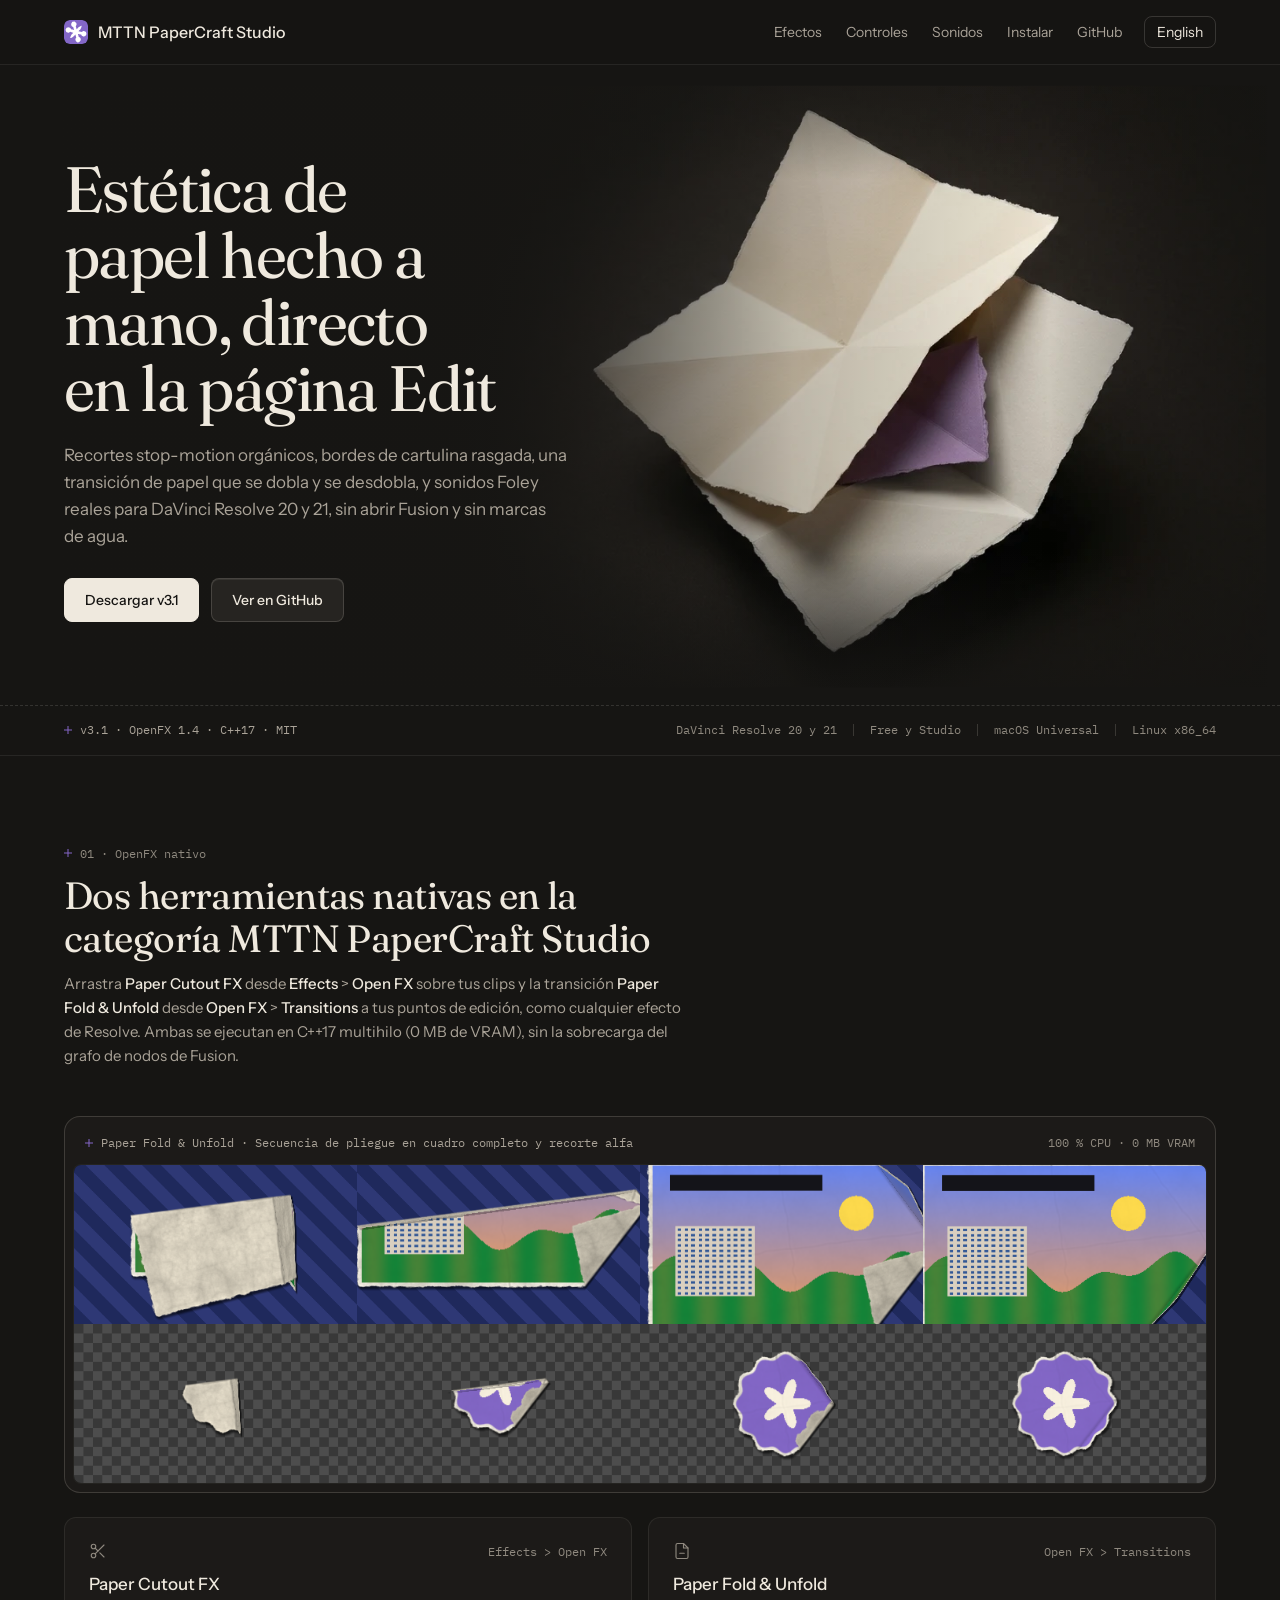
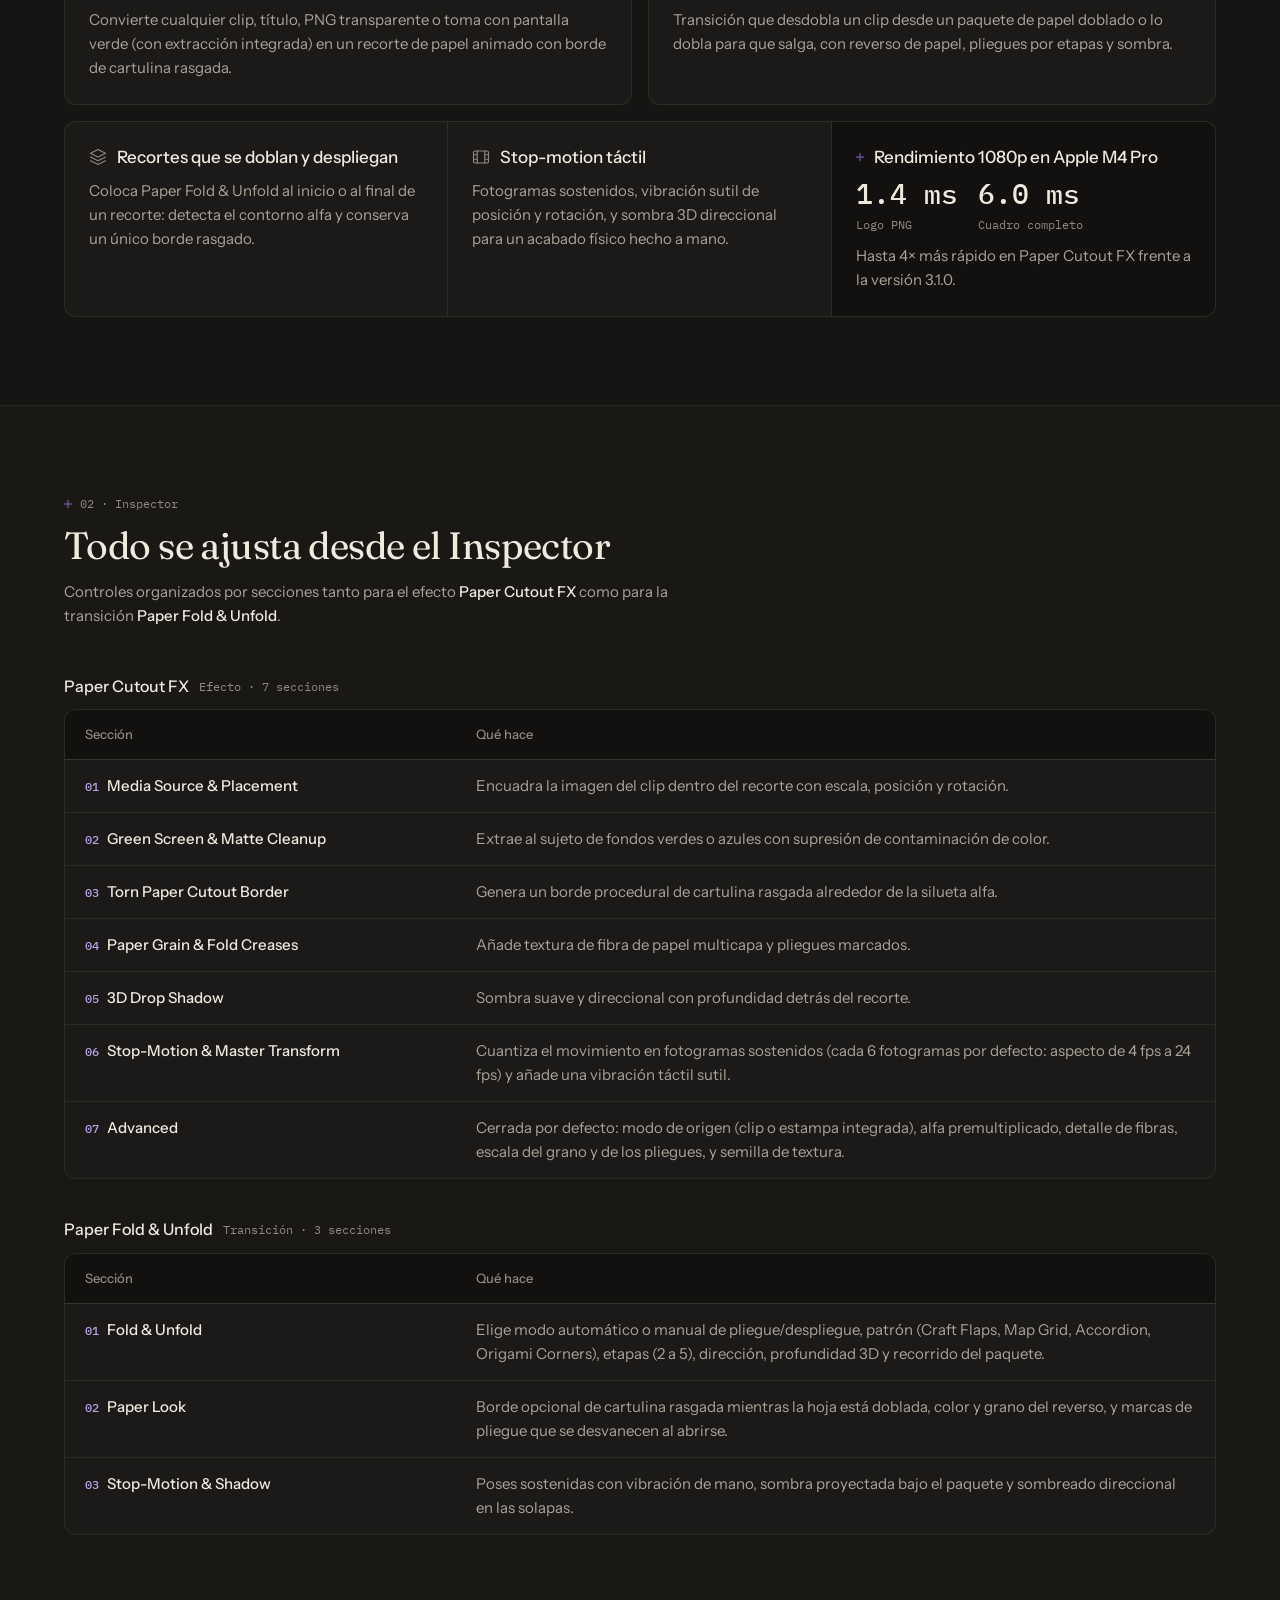
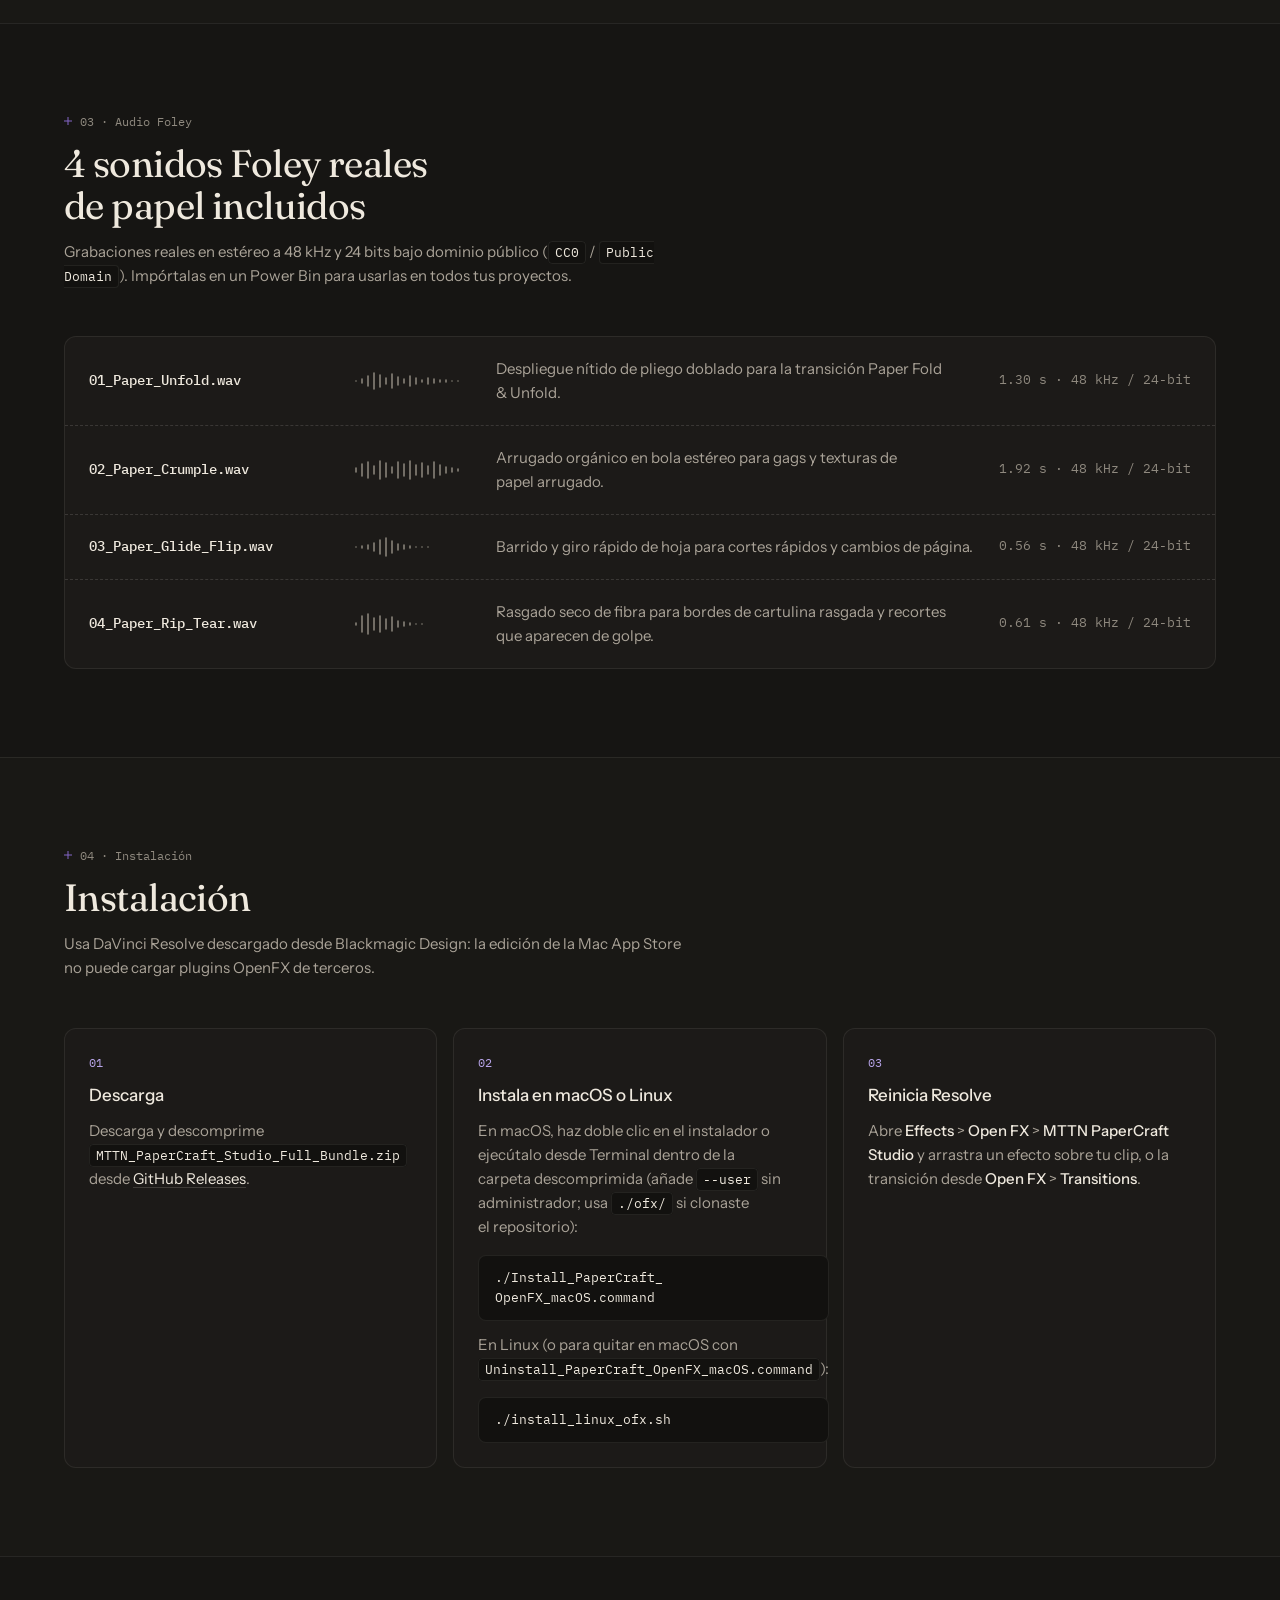
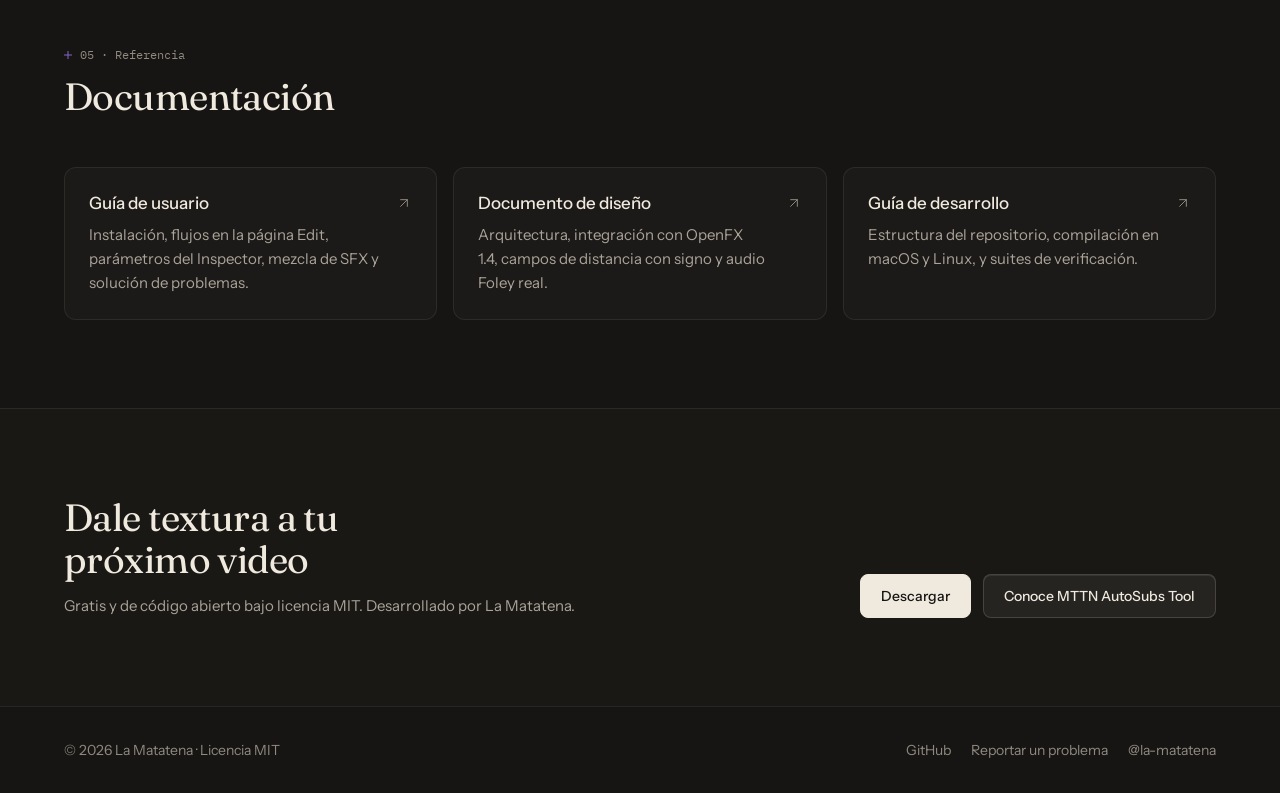
==== commit 8e8bf8e8: "feat(site): redesign PaperCraft Studio landing pages using unslop" ====
--- a/site/index.html
+++ b/site/index.html
@@ -5,99 +5,175 @@
   <meta name="viewport" content="width=device-width, initial-scale=1">
   <meta name="color-scheme" content="dark">
   <title>MTTN PaperCraft Studio · Recortes de papel stop-motion para DaVinci Resolve</title>
-  <meta name="description" content="Plugin OpenFX nativo para DaVinci Resolve 20 y 21: recortes de papel stop-motion, bordes de cartulina rasgada, animaciones de papel y 24 sonidos Foley de papel. Gratis y sin marcas de agua.">
-  <meta name="theme-color" content="#15121e">
+  <meta name="description" content="Plugin OpenFX nativo para DaVinci Resolve 20 y 21: recortes de papel stop-motion (Paper Cutout FX), transición Paper Fold &amp; Unfold, bordes de cartulina rasgada y 4 sonidos Foley reales de papel. Gratis y sin marcas de agua.">
+  <meta name="theme-color" content="#161513">
   <link rel="icon" href="icon.svg" type="image/svg+xml">
   <link rel="alternate" hreflang="es" href="https://la-matatena.github.io/mttn-papercraft-studio/">
   <link rel="alternate" hreflang="en" href="https://la-matatena.github.io/mttn-papercraft-studio/en/">
   <meta property="og:title" content="MTTN PaperCraft Studio">
-  <meta property="og:description" content="Recortes de papel stop-motion, animaciones de papel y Foley de papel en la página Edit de DaVinci Resolve.">
+  <meta property="og:description" content="Recortes de papel stop-motion, transición Paper Fold &amp; Unfold y Foley de papel en la página Edit de DaVinci Resolve.">
+  <meta property="og:image" content="https://la-matatena.github.io/mttn-papercraft-studio/images/hero-paper.webp">
   <meta property="og:type" content="website">
+  <link rel="preconnect" href="https://fonts.googleapis.com">
+  <link rel="preconnect" href="https://fonts.gstatic.com" crossorigin>
+  <link rel="stylesheet" href="https://fonts.googleapis.com/css2?family=Fraunces:opsz,wght@9..144,400;9..144,500&family=IBM+Plex+Mono:wght@400;500&family=Instrument+Sans:wght@400;500;600&display=swap">
   <link rel="stylesheet" href="styles.css">
 </head>
 <body>
   <a class="skip" href="#main">Saltar al contenido</a>
-  <header class="topbar">
-    <div class="wrap">
-      <a class="brand" href="./"><img src="icon.svg" alt="" width="30" height="30">MTTN PaperCraft Studio</a>
-      <nav class="nav" aria-label="Principal">
-        <a href="#efectos">Efectos</a>
-        <a href="#controles">Controles</a>
-        <a href="#sonidos">Sonidos</a>
-        <a href="#instalar">Instalar</a>
-        <a href="https://github.com/la-matatena/mttn-papercraft-studio">GitHub</a>
-        <a class="lang" href="en/" hreflang="en" lang="en">English</a>
+
+  <header class="site-header">
+    <div class="wrap header-inner">
+      <a class="brand" href="./" aria-current="page">
+        <img src="icon.svg" alt="" width="24" height="24">
+        <span>MTTN PaperCraft Studio</span>
+      </a>
+      <nav class="site-nav" aria-label="Principal">
+        <button class="menu-button" type="button" popovertarget="site-menu" popovertargetaction="toggle" aria-controls="site-menu">
+          <svg viewBox="0 0 24 24" fill="none" stroke="currentColor" stroke-width="1.5" stroke-linecap="round" stroke-linejoin="round" aria-hidden="true">
+            <path d="M4 7h16M4 12h16M4 17h16"/>
+          </svg>
+          <span>Menú</span>
+        </button>
+        <ul id="site-menu" class="site-menu" popover="auto">
+          <li><a href="#efectos">Efectos</a></li>
+          <li><a href="#controles">Controles</a></li>
+          <li><a href="#sonidos">Sonidos</a></li>
+          <li><a href="#instalar">Instalar</a></li>
+          <li><a href="https://github.com/la-matatena/mttn-papercraft-studio">GitHub</a></li>
+          <li><a class="nav-lang" href="en/" hreflang="en" lang="en">English</a></li>
+        </ul>
       </nav>
     </div>
   </header>
 
   <main id="main">
     <section class="hero">
-      <div class="wrap hero-grid split">
-        <div>
-          <span class="eyebrow">v3.0.1 · OpenFX 1.4 · C++17 · MIT</span>
-          <h1>Estética de papel hecho a mano, directo en la página Edit.</h1>
-          <p class="lead">Recortes stop-motion orgánicos, bordes de cartulina rasgada, animaciones de entrada y salida de papel y sonidos Foley de papel para DaVinci Resolve 20 y 21, sin abrir Fusion y sin marcas de agua.</p>
-          <div class="actions">
-            <a class="btn primary" href="https://github.com/la-matatena/mttn-papercraft-studio/releases/latest">Descargar la última versión</a>
-            <a class="btn" href="https://github.com/la-matatena/mttn-papercraft-studio">Ver en GitHub</a>
+      <div class="hero-scene">
+        <div class="hero-media">
+          <img src="images/hero-paper.webp" width="1376" height="768" fetchpriority="high"
+               alt="Hojas de cartulina crema, gris piedra y violeta apagado dobladas en pliegues con bordes rasgados sobre una mesa oscura de trabajo">
+        </div>
+        <div class="wrap">
+          <div class="hero-content">
+            <h1>Estética de papel hecho a mano, directo en la página Edit</h1>
+            <p class="lead">Recortes stop-motion orgánicos, bordes de cartulina rasgada, una transición de papel que se dobla y se desdobla, y sonidos Foley reales para DaVinci Resolve 20 y 21, sin abrir Fusion y sin marcas de agua.</p>
+            <div class="actions">
+              <a class="btn primary" href="https://github.com/la-matatena/mttn-papercraft-studio/releases/latest">Descargar v3.1</a>
+              <a class="btn" href="https://github.com/la-matatena/mttn-papercraft-studio">Ver en GitHub</a>
+            </div>
           </div>
-          <ul class="chips" aria-label="Compatibilidad">
+        </div>
+      </div>
+      <div class="hero-rail">
+        <div class="wrap hero-rail-inner">
+          <span class="rail-version">
+            <span class="crop-mark" aria-hidden="true"></span>
+            <span>v3.1 · OpenFX 1.4 · C++17 · MIT</span>
+          </span>
+          <ul class="rail-list" aria-label="Compatibilidad">
             <li>DaVinci Resolve 20 y 21</li>
             <li>Free y Studio</li>
             <li>macOS Universal</li>
             <li>Linux x86_64</li>
           </ul>
         </div>
-        <svg class="paper-art" viewBox="0 0 400 320" role="img" aria-label="Ilustración de dos recortes de cartulina rasgada con la estampa de La Matatena">
-          <defs>
-            <filter id="torn" x="-10%" y="-10%" width="120%" height="120%">
-              <feTurbulence type="fractalNoise" baseFrequency="0.045" numOctaves="4" seed="7"/>
-              <feDisplacementMap in="SourceGraphic" scale="16"/>
-            </filter>
-            <filter id="shadow" x="-20%" y="-20%" width="140%" height="140%">
-              <feGaussianBlur stdDeviation="9"/>
-            </filter>
-            <filter id="grain">
-              <feTurbulence type="fractalNoise" baseFrequency="0.9" numOctaves="2" seed="2" result="noise"/>
-              <feColorMatrix in="noise" type="saturate" values="0"/>
-              <feComponentTransfer><feFuncA type="linear" slope="0.12"/></feComponentTransfer>
-              <feComposite in2="SourceGraphic" operator="in"/>
-            </filter>
-            <linearGradient id="ink" x1="0" y1="0" x2="1" y2="1">
-              <stop offset="0" stop-color="#9f85e3"/>
-              <stop offset="1" stop-color="#583da0"/>
-            </linearGradient>
-          </defs>
-          <g transform="rotate(10 220 160)">
-            <g class="wobble back">
-              <rect x="110" y="40" width="220" height="230" rx="6" fill="#000" opacity="0.45" filter="url(#shadow)" transform="translate(10 14)"/>
-              <rect x="110" y="40" width="220" height="230" rx="6" fill="#d5c7f7" filter="url(#torn)"/>
-            </g>
-          </g>
-          <g class="wobble">
-            <rect x="70" y="50" width="240" height="220" rx="6" fill="#000" opacity="0.5" filter="url(#shadow)" transform="translate(12 16)"/>
-            <rect x="70" y="50" width="240" height="220" rx="6" fill="#f4efe6" filter="url(#torn)"/>
-            <rect x="92" y="72" width="196" height="176" rx="4" fill="url(#ink)" filter="url(#torn)"/>
-            <image href="icon.svg" x="140" y="110" width="100" height="100"/>
-            <rect x="70" y="50" width="240" height="220" fill="#fff" filter="url(#grain)"/>
-            <path d="M190 52 L194 268" stroke="#000" stroke-opacity="0.08" stroke-width="2"/>
-          </g>
-        </svg>
       </div>
     </section>
 
     <section id="efectos">
       <div class="wrap">
         <div class="section-head">
-          <h2>Un efecto nativo en la categoría MTTN PaperCraft Studio</h2>
-          <p>Arrastra <strong>Paper Cutout FX</strong> desde <strong>Effects</strong> &gt; <strong>Open FX</strong> sobre tus clips como cualquier efecto de Resolve. Se ejecuta en C++17 multihilo, sin la sobrecarga del grafo de nodos de Fusion: un fotograma 1080p tarda unos 7 ms en un Mac con Apple M4 Pro, alrededor de un 30 % menos que en la versión 3.0.</p>
-        </div>
-        <div class="grid">
-          <article class="card"><span class="icon" aria-hidden="true">✂️</span><h3>Paper Cutout FX</h3><p>Convierte cualquier clip, título, PNG transparente o toma con pantalla verde en un recorte de papel animado.</p></article>
-          <article class="card"><span class="icon" aria-hidden="true">🟩</span><h3>Pantalla verde integrada</h3><p>Extrae al sujeto de fondos verdes o azules y lo recorta con un borde de cartulina rasgada.</p></article>
-          <article class="card"><span class="icon" aria-hidden="true">📄</span><h3>Entradas y salidas de papel</h3><p>Anima el inicio y el final del clip con estilos Paper Unfold (3D), Crumple Ball, Paper Airplane Glide o Flat Cutout Pop.</p></article>
-          <article class="card"><span class="icon" aria-hidden="true">🎞️</span><h3>Stop-motion táctil</h3><p>Fotogramas sostenidos, vibración de posición y rotación, y sombra 3D para un acabado hecho a mano.</p></article>
+          <span class="section-kicker"><span class="crop-mark" aria-hidden="true"></span> 01 · OpenFX nativo</span>
+          <h2>Dos herramientas nativas en la categoría MTTN PaperCraft Studio</h2>
+          <p>Arrastra <strong>Paper Cutout FX</strong> desde <strong>Effects</strong> &gt; <strong>Open FX</strong> sobre tus clips y la transición <strong>Paper Fold &amp; Unfold</strong> desde <strong>Open FX</strong> &gt; <strong>Transitions</strong> a tus puntos de edición, como cualquier efecto de Resolve. Ambas se ejecutan en C++17 multihilo (0 MB de VRAM), sin la sobrecarga del grafo de nodos de Fusion.</p>
+        </div>
+
+        <figure class="specimen">
+          <div class="specimen-bar">
+            <span class="specimen-title">
+              <span class="crop-mark" aria-hidden="true"></span>
+              <span>Paper Fold &amp; Unfold · Secuencia de pliegue en cuadro completo y recorte alfa</span>
+            </span>
+            <span>100 % CPU · 0 MB VRAM</span>
+          </div>
+          <div class="specimen-frame">
+            <img src="images/paper-fold-unfold.webp" width="1440" height="404" loading="lazy"
+                 alt="Cuatro etapas del despliegue de Paper Fold &amp; Unfold sobre un clip a cuadro completo arriba y sobre un recorte alfa con borde rasgado abajo">
+          </div>
+        </figure>
+
+        <div class="plugin-grid">
+          <article class="plugin-card">
+            <div class="plugin-card-head">
+              <svg class="line-icon" viewBox="0 0 24 24" fill="none" stroke="currentColor" stroke-width="1.5" stroke-linecap="round" stroke-linejoin="round" aria-hidden="true">
+                <circle cx="6" cy="6" r="3"/>
+                <circle cx="6" cy="18" r="3"/>
+                <line x1="20" y1="4" x2="8.12" y2="15.88"/>
+                <line x1="14.47" y1="14.48" x2="20" y2="20"/>
+                <line x1="8.12" y1="8.12" x2="12" y2="12"/>
+              </svg>
+              <span class="plugin-path">Effects &gt; Open FX</span>
+            </div>
+            <h3>Paper Cutout FX</h3>
+            <p>Convierte cualquier clip, título, PNG transparente o toma con pantalla verde (con extracción integrada) en un recorte de papel animado con borde de cartulina rasgada.</p>
+          </article>
+
+          <article class="plugin-card">
+            <div class="plugin-card-head">
+              <svg class="line-icon" viewBox="0 0 24 24" fill="none" stroke="currentColor" stroke-width="1.5" stroke-linecap="round" stroke-linejoin="round" aria-hidden="true">
+                <path d="M14 2H6a2 2 0 0 0-2 2v16a2 2 0 0 0 2 2h12a2 2 0 0 0 2-2V8Z"/>
+                <polyline points="14 2 14 8 20 8"/>
+                <line x1="9" y1="15" x2="15" y2="15"/>
+              </svg>
+              <span class="plugin-path">Open FX &gt; Transitions</span>
+            </div>
+            <h3>Paper Fold &amp; Unfold</h3>
+            <p>Transición que desdobla un clip desde un paquete de papel doblado o lo dobla para que salga, con reverso de papel, pliegues por etapas y sombra.</p>
+          </article>
+        </div>
+
+        <div class="trait-row">
+          <article class="trait-cell">
+            <div class="trait-head">
+              <svg class="line-icon" viewBox="0 0 24 24" fill="none" stroke="currentColor" stroke-width="1.5" stroke-linecap="round" stroke-linejoin="round" aria-hidden="true">
+                <polygon points="12 2 2 7 12 12 22 7 12 2"/>
+                <polyline points="2 17 12 22 22 17"/>
+                <polyline points="2 12 12 17 22 12"/>
+              </svg>
+              <h3>Recortes que se doblan y despliegan</h3>
+            </div>
+            <p>Coloca Paper Fold &amp; Unfold al inicio o al final de un recorte: detecta el contorno alfa y conserva un único borde rasgado.</p>
+          </article>
+
+          <article class="trait-cell">
+            <div class="trait-head">
+              <svg class="line-icon" viewBox="0 0 24 24" fill="none" stroke="currentColor" stroke-width="1.5" stroke-linecap="round" stroke-linejoin="round" aria-hidden="true">
+                <rect x="2" y="4" width="20" height="16" rx="2"/>
+                <path d="M7 4v16M17 4v16M2 9h5M2 15h5M17 9h5M17 15h5"/>
+              </svg>
+              <h3>Stop-motion táctil</h3>
+            </div>
+            <p>Fotogramas sostenidos, vibración sutil de posición y rotación, y sombra 3D direccional para un acabado físico hecho a mano.</p>
+          </article>
+
+          <article class="trait-cell bench-cell">
+            <div class="trait-head">
+              <span class="crop-mark" aria-hidden="true"></span>
+              <h3>Rendimiento 1080p en Apple M4 Pro</h3>
+            </div>
+            <div class="bench-numbers">
+              <div>
+                <span class="metric-val">1.4 ms</span>
+                <span class="metric-note">Logo PNG</span>
+              </div>
+              <div>
+                <span class="metric-val">6.0 ms</span>
+                <span class="metric-note">Cuadro completo</span>
+              </div>
+            </div>
+            <p>Hasta 4× más rápido en Paper Cutout FX frente a la versión 3.1.0.</p>
+          </article>
         </div>
       </div>
     </section>
@@ -105,20 +181,51 @@
     <section id="controles" class="alt">
       <div class="wrap">
         <div class="section-head">
+          <span class="section-kicker"><span class="crop-mark" aria-hidden="true"></span> 02 · Inspector</span>
           <h2>Todo se ajusta desde el Inspector</h2>
-          <p>Siete secciones agrupan cada parámetro, desde la extracción de la máscara hasta el temblor fotograma a fotograma.</p>
-        </div>
-        <div class="table-scroll">
-          <table>
-            <thead><tr><th scope="col">Sección</th><th scope="col">Qué hace</th></tr></thead>
+          <p>Controles organizados por secciones tanto para el efecto <strong>Paper Cutout FX</strong> como para la transición <strong>Paper Fold &amp; Unfold</strong>.</p>
+        </div>
+
+        <h3 id="cutout-controls-heading" class="table-group-title">
+          <span>Paper Cutout FX</span>
+          <span class="table-group-meta">Efecto · 7 secciones</span>
+        </h3>
+        <div class="table-scroll" tabindex="0" role="region" aria-labelledby="cutout-controls-heading">
+          <table style="--label-1: 'Sección'; --label-2: 'Qué hace';">
+            <thead>
+              <tr>
+                <th scope="col">Sección</th>
+                <th scope="col">Qué hace</th>
+              </tr>
+            </thead>
             <tbody>
-              <tr><td><strong>1. Media Source and Placement</strong></td><td>Alterna entre el clip de la línea de tiempo y la estampa integrada, y encuadra la imagen dentro del recorte.</td></tr>
-              <tr><td><strong>2. Green Screen and Matte Cleanup</strong></td><td>Extrae al sujeto de fondos verdes o azules con supresión de contaminación de color.</td></tr>
-              <tr><td><strong>3. Torn Paper Cutout Border</strong></td><td>Genera un borde procedural de cartulina rasgada alrededor de la silueta alfa.</td></tr>
-              <tr><td><strong>4. Paper Grain and Fold Creases</strong></td><td>Añade textura de fibra de papel multicapa y pliegues marcados.</td></tr>
-              <tr><td><strong>5. Intro and Outro Paper Animations</strong></td><td>Entradas y salidas Paper Unfold (3D), Crumple Ball, Paper Airplane Glide o Flat Cutout Pop.</td></tr>
-              <tr><td><strong>6. 3D Drop Shadow</strong></td><td>Sombra suave y direccional con profundidad detrás del recorte.</td></tr>
-              <tr><td><strong>7. Stop-Motion and Master Transform</strong></td><td>Cuantiza el movimiento en fotogramas sostenidos y añade una vibración táctil.</td></tr>
+              <tr><th scope="row"><span class="row-idx">01</span>Media Source &amp; Placement</th><td>Encuadra la imagen del clip dentro del recorte con escala, posición y rotación.</td></tr>
+              <tr><th scope="row"><span class="row-idx">02</span>Green Screen &amp; Matte Cleanup</th><td>Extrae al sujeto de fondos verdes o azules con supresión de contaminación de color.</td></tr>
+              <tr><th scope="row"><span class="row-idx">03</span>Torn Paper Cutout Border</th><td>Genera un borde procedural de cartulina rasgada alrededor de la silueta alfa.</td></tr>
+              <tr><th scope="row"><span class="row-idx">04</span>Paper Grain &amp; Fold Creases</th><td>Añade textura de fibra de papel multicapa y pliegues marcados.</td></tr>
+              <tr><th scope="row"><span class="row-idx">05</span>3D Drop Shadow</th><td>Sombra suave y direccional con profundidad detrás del recorte.</td></tr>
+              <tr><th scope="row"><span class="row-idx">06</span>Stop-Motion &amp; Master Transform</th><td>Cuantiza el movimiento en fotogramas sostenidos (cada 6 fotogramas por defecto: aspecto de 4 fps a 24 fps) y añade una vibración táctil sutil.</td></tr>
+              <tr><th scope="row"><span class="row-idx">07</span>Advanced</th><td>Cerrada por defecto: modo de origen (clip o estampa integrada), alfa premultiplicado, detalle de fibras, escala del grano y de los pliegues, y semilla de textura.</td></tr>
+            </tbody>
+          </table>
+        </div>
+
+        <h3 id="fold-controls-heading" class="table-group-title">
+          <span>Paper Fold &amp; Unfold</span>
+          <span class="table-group-meta">Transición · 3 secciones</span>
+        </h3>
+        <div class="table-scroll" tabindex="0" role="region" aria-labelledby="fold-controls-heading">
+          <table style="--label-1: 'Sección'; --label-2: 'Qué hace';">
+            <thead>
+              <tr>
+                <th scope="col">Sección</th>
+                <th scope="col">Qué hace</th>
+              </tr>
+            </thead>
+            <tbody>
+              <tr><th scope="row"><span class="row-idx">01</span>Fold &amp; Unfold</th><td>Elige modo automático o manual de pliegue/despliegue, patrón (Craft Flaps, Map Grid, Accordion, Origami Corners), etapas (2 a 5), dirección, profundidad 3D y recorrido del paquete.</td></tr>
+              <tr><th scope="row"><span class="row-idx">02</span>Paper Look</th><td>Borde opcional de cartulina rasgada mientras la hoja está doblada, color y grano del reverso, y marcas de pliegue que se desvanecen al abrirse.</td></tr>
+              <tr><th scope="row"><span class="row-idx">03</span>Stop-Motion &amp; Shadow</th><td>Poses sostenidas con vibración de mano, sombra proyectada bajo el paquete y sombreado direccional en las solapas.</td></tr>
             </tbody>
           </table>
         </div>
@@ -128,16 +235,47 @@
     <section id="sonidos">
       <div class="wrap">
         <div class="section-head">
-          <h2>24 sonidos Foley de papel incluidos</h2>
-          <p>Archivos WAV estéreo a 48 kHz y 24 bits organizados en 6 categorías. Impórtalos en un Power Bin para usarlos en todos tus proyectos.</p>
-        </div>
-        <div class="sfx">
-          <article class="card"><h3>01_Page_Turns</h3><p>Giros de hojas de libro, cartulina, periódico y cambio rápido.</p></article>
-          <article class="card"><h3>02_Paper_Hits_Impacts</h3><p>Golpes sobre mesa, caídas de cartón, stickers y pilas de papel.</p></article>
-          <article class="card"><h3>03_Crumples_Uncrumples</h3><p>Arrugados apretados, crujidos de periódico y desarrugados.</p></article>
-          <article class="card"><h3>04_Rips_Tears</h3><p>Rasgados rápidos, desgarros lentos, kraft grueso y tijeras.</p></article>
-          <article class="card"><h3>05_Little_Bits_Rustles</h3><p>Confeti, balanceos stop-motion, roces de mesa y pliegues.</p></article>
-          <article class="card"><h3>06_Designed_Transitions</h3><p>Barridos en capas, aviones de papel, impactos y apariciones pop.</p></article>
+          <span class="section-kicker"><span class="crop-mark" aria-hidden="true"></span> 03 · Audio Foley</span>
+          <h2>4 sonidos Foley reales de papel incluidos</h2>
+          <p>Grabaciones reales en estéreo a 48 kHz y 24 bits bajo dominio público (<code>CC0</code> / <code>Public Domain</code>). Impórtalas en un Power Bin para usarlas en todos tus proyectos.</p>
+        </div>
+
+        <div class="sfx-list">
+          <article class="sfx-row">
+            <h3 class="sfx-name">01_Paper_Unfold.wav</h3>
+            <svg class="sfx-wave" viewBox="0 0 112 24" fill="none" stroke="currentColor" stroke-width="1.5" stroke-linecap="round" aria-hidden="true">
+              <path d="M4 12v0M10 10v4M16 7v10M22 4v16M28 6v12M34 9v6M40 5v14M46 8v8M52 10v4M58 7v10M64 9v6M70 11v2M76 9v6M82 10v4M88 11v2M94 11v2M100 12v0M106 12v0"/>
+            </svg>
+            <p>Despliegue nítido de pliego doblado para la transición Paper Fold &amp; Unfold.</p>
+            <span class="sfx-dur">1.30 s · 48 kHz / 24-bit</span>
+          </article>
+
+          <article class="sfx-row">
+            <h3 class="sfx-name">02_Paper_Crumple.wav</h3>
+            <svg class="sfx-wave" viewBox="0 0 112 24" fill="none" stroke="currentColor" stroke-width="1.5" stroke-linecap="round" aria-hidden="true">
+              <path d="M4 10v4M10 6v12M16 4v16M22 8v8M28 3v18M34 5v14M40 9v6M46 4v16M52 6v12M58 3v18M64 7v10M70 5v14M76 8v8M82 4v16M88 7v10M94 9v6M100 10v4M106 11v2"/>
+            </svg>
+            <p>Arrugado orgánico en bola estéreo para gags y texturas de papel arrugado.</p>
+            <span class="sfx-dur">1.92 s · 48 kHz / 24-bit</span>
+          </article>
+
+          <article class="sfx-row">
+            <h3 class="sfx-name">03_Paper_Glide_Flip.wav</h3>
+            <svg class="sfx-wave" viewBox="0 0 112 24" fill="none" stroke="currentColor" stroke-width="1.5" stroke-linecap="round" aria-hidden="true">
+              <path d="M4 12v0M10 11v2M16 10v4M22 8v8M28 5v14M34 3v18M40 6v12M46 9v6M52 10v4M58 11v2M64 12v0M70 12v0M76 12v0"/>
+            </svg>
+            <p>Barrido y giro rápido de hoja para cortes rápidos y cambios de página.</p>
+            <span class="sfx-dur">0.56 s · 48 kHz / 24-bit</span>
+          </article>
+
+          <article class="sfx-row">
+            <h3 class="sfx-name">04_Paper_Rip_Tear.wav</h3>
+            <svg class="sfx-wave" viewBox="0 0 112 24" fill="none" stroke="currentColor" stroke-width="1.5" stroke-linecap="round" aria-hidden="true">
+              <path d="M4 11v2M10 4v16M16 2v20M22 6v12M28 4v16M34 7v10M40 5v14M46 9v6M52 10v4M58 11v2M64 12v0M70 12v0"/>
+            </svg>
+            <p>Rasgado seco de fibra para bordes de cartulina rasgada y recortes que aparecen de golpe.</p>
+            <span class="sfx-dur">0.61 s · 48 kHz / 24-bit</span>
+          </article>
         </div>
       </div>
     </section>
@@ -145,24 +283,28 @@
     <section id="instalar" class="alt">
       <div class="wrap">
         <div class="section-head">
+          <span class="section-kicker"><span class="crop-mark" aria-hidden="true"></span> 04 · Instalación</span>
           <h2>Instalación</h2>
           <p>Usa DaVinci Resolve descargado desde Blackmagic Design: la edición de la Mac App Store no puede cargar plugins OpenFX de terceros.</p>
         </div>
         <ol class="steps">
           <li>
+            <span class="step-num">01</span>
             <h3>Descarga</h3>
             <p>Descarga y descomprime <code>MTTN_PaperCraft_Studio_Full_Bundle.zip</code> desde <a href="https://github.com/la-matatena/mttn-papercraft-studio/releases/latest">GitHub Releases</a>.</p>
           </li>
           <li>
+            <span class="step-num">02</span>
             <h3>Instala en macOS o Linux</h3>
-            <p>En macOS, haz doble clic en el instalador o ejecútalo desde Terminal (añade <code>--user</code> para instalar sin permisos de administrador):</p>
-            <pre><code>./ofx/<wbr>Install_PaperCraft_<wbr>OpenFX_macOS.command</code></pre>
-            <p>En Linux:</p>
+            <p>En macOS, haz doble clic en el instalador o ejecútalo desde Terminal dentro de la carpeta descomprimida (añade <code>--user</code> sin administrador; usa <code>./ofx/</code> si clonaste el repositorio):</p>
+            <pre><code>./Install_PaperCraft_<wbr>OpenFX_macOS.command</code></pre>
+            <p>En Linux (o para quitar en macOS con <code>Uninstall_PaperCraft_OpenFX_macOS.command</code>):</p>
             <pre><code>./install_linux_ofx.sh</code></pre>
           </li>
           <li>
+            <span class="step-num">03</span>
             <h3>Reinicia Resolve</h3>
-            <p>Abre <strong>Effects</strong> &gt; <strong>Open FX</strong> &gt; <strong>MTTN PaperCraft Studio</strong> y arrastra un efecto sobre tu clip.</p>
+            <p>Abre <strong>Effects</strong> &gt; <strong>Open FX</strong> &gt; <strong>MTTN PaperCraft Studio</strong> y arrastra un efecto sobre tu clip, o la transición desde <strong>Open FX</strong> &gt; <strong>Transitions</strong>.</p>
           </li>
         </ol>
       </div>
@@ -170,19 +312,42 @@
 
     <section id="docs">
       <div class="wrap">
-        <div class="section-head"><h2>Documentación</h2></div>
-        <div class="grid three">
-          <a class="card" href="https://github.com/la-matatena/mttn-papercraft-studio/blob/main/docs/user_guide.md"><h3>Guía de usuario</h3><p>Instalación, flujos en la página Edit, parámetros del Inspector, mezcla de SFX y solución de problemas.</p></a>
-          <a class="card" href="https://github.com/la-matatena/mttn-papercraft-studio/blob/main/docs/design_doc.md"><h3>Documento de diseño</h3><p>Arquitectura, integración con OpenFX 1.4, campos de distancia con signo y síntesis de Foley.</p></a>
-          <a class="card" href="https://github.com/la-matatena/mttn-papercraft-studio/blob/main/docs/developer_guide.md"><h3>Guía de desarrollo</h3><p>Estructura del repositorio, compilación en macOS y Linux, y suites de verificación.</p></a>
+        <div class="section-head">
+          <span class="section-kicker"><span class="crop-mark" aria-hidden="true"></span> 05 · Referencia</span>
+          <h2>Documentación</h2>
+        </div>
+        <div class="docs-grid">
+          <a class="doc-card" href="https://github.com/la-matatena/mttn-papercraft-studio/blob/main/docs/user_guide.md">
+            <div class="doc-card-head">
+              <h3>Guía de usuario</h3>
+              <svg viewBox="0 0 24 24" fill="none" stroke="currentColor" stroke-width="1.5" stroke-linecap="round" stroke-linejoin="round" aria-hidden="true"><path d="M7 17 17 7M7 7h10v10"/></svg>
+            </div>
+            <p>Instalación, flujos en la página Edit, parámetros del Inspector, mezcla de SFX y solución de problemas.</p>
+          </a>
+          <a class="doc-card" href="https://github.com/la-matatena/mttn-papercraft-studio/blob/main/docs/design_doc.md">
+            <div class="doc-card-head">
+              <h3>Documento de diseño</h3>
+              <svg viewBox="0 0 24 24" fill="none" stroke="currentColor" stroke-width="1.5" stroke-linecap="round" stroke-linejoin="round" aria-hidden="true"><path d="M7 17 17 7M7 7h10v10"/></svg>
+            </div>
+            <p>Arquitectura, integración con OpenFX 1.4, campos de distancia con signo y audio Foley real.</p>
+          </a>
+          <a class="doc-card" href="https://github.com/la-matatena/mttn-papercraft-studio/blob/main/docs/developer_guide.md">
+            <div class="doc-card-head">
+              <h3>Guía de desarrollo</h3>
+              <svg viewBox="0 0 24 24" fill="none" stroke="currentColor" stroke-width="1.5" stroke-linecap="round" stroke-linejoin="round" aria-hidden="true"><path d="M7 17 17 7M7 7h10v10"/></svg>
+            </div>
+            <p>Estructura del repositorio, compilación en macOS y Linux, y suites de verificación.</p>
+          </a>
         </div>
       </div>
     </section>
 
     <section class="cta alt">
-      <div class="wrap">
-        <h2>Dale textura a tu próximo video</h2>
-        <p>Gratis y de código abierto bajo licencia MIT. Desarrollado por La Matatena.</p>
+      <div class="wrap cta-band">
+        <div class="cta-copy">
+          <h2>Dale textura a tu próximo video</h2>
+          <p>Gratis y de código abierto bajo licencia MIT. Desarrollado por La Matatena.</p>
+        </div>
         <div class="actions">
           <a class="btn primary" href="https://github.com/la-matatena/mttn-papercraft-studio/releases/latest">Descargar</a>
           <a class="btn" href="https://la-matatena.github.io/mttn-autosubs-tool/">Conoce MTTN AutoSubs Tool</a>
@@ -201,5 +366,62 @@
       </nav>
     </div>
   </footer>
+
+  <script type="module">
+    if (!Object.hasOwn(HTMLElement.prototype, "popover")) {
+      import("https://unpkg.com/@oddbird/popover-polyfill@latest/dist/popover.min.js");
+    }
+
+    const header = document.querySelector(".site-header");
+    const inner = document.querySelector(".header-inner");
+    const menu = document.getElementById("site-menu");
+
+    if (header && inner && menu) {
+      let lastWidth = 0;
+
+      const syncNav = () => {
+        const width = header.clientWidth;
+        const isWide = header.classList.contains("is-wide");
+        if (!isWide && width <= lastWidth) return;
+        lastWidth = width;
+
+        const wasOpen =
+          menu.hasAttribute("popover") &&
+          (menu.matches(":popover-open") || menu.classList.contains(":popover-open"));
+
+        header.classList.add("is-measuring", "is-wide");
+        menu.removeAttribute("popover");
+        const fits = inner.scrollWidth <= inner.clientWidth;
+
+        if (!fits) {
+          header.classList.remove("is-wide");
+          menu.setAttribute("popover", "auto");
+          if (wasOpen && typeof menu.showPopover === "function") {
+            try {
+              menu.showPopover();
+            } catch {
+              /* Ignore if polyfill has not finished initializing. */
+            }
+          }
+        }
+        requestAnimationFrame(() => header.classList.remove("is-measuring"));
+      };
+
+      menu.addEventListener("click", (event) => {
+        if (
+          event.target.closest("a") &&
+          menu.hasAttribute("popover") &&
+          typeof menu.hidePopover === "function"
+        ) {
+          menu.hidePopover();
+        }
+      });
+
+      const ro = new ResizeObserver(syncNav);
+      ro.observe(header);
+      ro.observe(menu);
+      syncNav();
+    }
+  </script>
 </body>
 </html>
--- a/site/styles.css
+++ b/site/styles.css
@@ -1,30 +1,48 @@
-/* La Matatena landing page styles. Tokens come from la-matatena/.github/assets/brand-palette.json. */
+/* MTTN PaperCraft Studio landing page styles.
+ * Warm dark tabletop craft ramp with archival cream paper ink (#efe9de)
+ * and La Matatena purple (#8367c7) reserved as a restrained accent. */
+
 :root {
   color-scheme: dark;
-  --purple: #8367c7;
-  --purple-deep: #6a4fb3;
-  --purple-hover: #583da0;
-  --purple-control: #9f85e3;
-  --purple-tint: #d5c7f7;
-  --purple-soft: rgba(131, 103, 199, 0.18);
-  --bg: #110f17;
-  --topbar: #15121e;
-  --panel: #171421;
-  --card: #1d1929;
-  --inset: #13101b;
-  --border: #342d4a;
-  --text: #f3effb;
-  --muted: #b2aad0;
-  --ok: #2ecc71;
-  --font-heading:
-    "Montserrat", -apple-system, BlinkMacSystemFont, "SF Pro Display", "Helvetica Neue", Arial,
+
+  /* Warm dark craft ramp */
+  --bg-deep: #12110f;
+  --bg: #161513;
+  --surface-alt: #191815;
+  --surface: #1c1a18;
+  --surface-raised: #262421;
+  --border: rgba(239, 233, 222, 0.08);
+  --border-strong: rgba(239, 233, 222, 0.16);
+  --crease: rgba(239, 233, 222, 0.14);
+  --highlight-top: inset 0 1px 0 rgba(255, 250, 240, 0.08);
+
+  /* Text roles */
+  --text: #efe9de;
+  --text-secondary: #aaa398;
+  --muted: #8f897f;
+
+  /* La Matatena brand accent */
+  --accent: #8367c7;
+  --accent-ink: #b8a5ea;
+
+  /* Type */
+  --font-display: "Fraunces", Georgia, "Times New Roman", serif;
+  --font-sans:
+    "Instrument Sans", -apple-system, BlinkMacSystemFont, "SF Pro Text", "Helvetica Neue", Arial,
     sans-serif;
-  --font-body:
-    -apple-system, BlinkMacSystemFont, "SF Pro Text", "Helvetica Neue", Arial, sans-serif;
-  --font-mono: ui-monospace, SFMono-Regular, Menlo, Monaco, Consolas, monospace;
-  --radius: 14px;
-  --max: 1120px;
-  accent-color: var(--purple);
+  --font-mono: "IBM Plex Mono", ui-monospace, SFMono-Regular, Menlo, Monaco, Consolas, monospace;
+
+  /* Radii & layout */
+  --r-sm: 4px;
+  --r-control: 8px;
+  --r-card: 12px;
+  --r-frame: 16px;
+  --max: 1152px;
+
+  /* Motion */
+  --ease: cubic-bezier(0.22, 1, 0.36, 1);
+
+  accent-color: var(--accent);
 }
 
 *,
@@ -36,6 +54,7 @@
 html {
   scroll-behavior: smooth;
 }
+
 @media (prefers-reduced-motion: reduce) {
   html {
     scroll-behavior: auto;
@@ -46,8 +65,9 @@
   margin: 0;
   background: var(--bg);
   color: var(--text);
-  font: 1rem/1.6 var(--font-body);
+  font: 400 0.9375rem/1.6 var(--font-sans);
   -webkit-font-smoothing: antialiased;
+  text-rendering: optimizeLegibility;
 }
 
 img {
@@ -55,438 +75,877 @@
   height: auto;
   display: block;
 }
+
 figure {
   margin: 0;
 }
+
 a {
-  color: var(--purple-tint);
-}
+  color: var(--text);
+  text-decoration-color: var(--border-strong);
+  text-underline-offset: 3px;
+  transition:
+    color 150ms var(--ease),
+    text-decoration-color 150ms var(--ease);
+}
+
 a:hover {
   color: #fff;
-}
+  text-decoration-color: var(--accent-ink);
+}
+
 :focus-visible {
-  outline: 2px solid var(--purple-control);
+  outline: 2px solid var(--accent-ink);
   outline-offset: 3px;
-  border-radius: 6px;
-}
+  border-radius: var(--r-sm);
+}
+
 ::selection {
-  background: var(--purple);
+  background: var(--accent);
   color: #fff;
 }
 
 h1,
-h2,
+h2 {
+  font-family: var(--font-display);
+  font-weight: 400;
+  font-optical-sizing: auto;
+  color: var(--text);
+  margin: 0;
+  text-wrap: balance;
+}
+
+h1 {
+  font-size: clamp(2.5rem, 5.2vw, 4rem);
+  line-height: 1.04;
+  letter-spacing: -0.025em;
+}
+
+h2 {
+  font-size: clamp(1.75rem, 3.2vw, 2.375rem);
+  line-height: 1.12;
+  letter-spacing: -0.015em;
+}
+
 h3 {
-  font-family: var(--font-heading);
-  line-height: 1.15;
-  letter-spacing: -0.01em;
-  margin: 0 0 0.6em;
+  font-family: var(--font-sans);
+  font-size: 1.0625rem;
+  font-weight: 500;
+  line-height: 1.35;
+  letter-spacing: 0;
+  color: var(--text);
+  margin: 0;
   text-wrap: balance;
 }
-h1 {
-  font-size: clamp(2.2rem, 5vw, 3.6rem);
-  font-weight: 800;
-}
-h2 {
-  font-size: clamp(1.6rem, 3vw, 2.2rem);
-  font-weight: 700;
-}
-h3 {
-  font-size: 1.1rem;
-  font-weight: 700;
-}
+
 p {
-  margin: 0 0 1em;
+  margin: 0;
+  color: var(--text-secondary);
   text-wrap: pretty;
 }
+
+p + p {
+  margin-top: 12px;
+}
+
+strong {
+  color: var(--text);
+  font-weight: 500;
+}
+
+.mono,
+code,
+pre,
+.metric-val,
+.sfx-dur {
+  font-family: var(--font-mono);
+  font-variant-numeric: tabular-nums;
+}
+
 code {
-  font-family: var(--font-mono);
-  font-size: 0.9em;
-  background: var(--inset);
+  font-size: 0.85em;
+  color: var(--text);
+  background: var(--bg-deep);
   border: 1px solid var(--border);
-  border-radius: 6px;
-  padding: 0.1em 0.4em;
-}
+  border-radius: var(--r-sm);
+  padding: 2px 6px;
+}
+
 pre {
-  font-family: var(--font-mono);
-  font-size: 0.88rem;
-  background: var(--inset);
+  font-size: 0.8125rem;
+  line-height: 1.55;
+  color: var(--text);
+  background: var(--bg-deep);
   border: 1px solid var(--border);
-  border-radius: var(--radius);
-  padding: 1rem 1.2rem;
+  border-radius: var(--r-control);
+  padding: 12px 16px;
   overflow-x: auto;
   margin: 0;
 }
+
 pre code {
   background: none;
   border: 0;
   padding: 0;
+  font-size: inherit;
 }
 
 .wrap {
-  width: min(100% - 2.5rem, var(--max));
+  width: min(100% - 48px, var(--max));
   margin-inline: auto;
+}
+
+@media (max-width: 600px) {
+  .wrap {
+    width: calc(100% - 32px);
+  }
 }
 
 .skip {
   position: absolute;
-  left: -999px;
-  top: 0;
-}
+  inset-inline-start: -9999px;
+  inset-block-start: 0;
+}
+
 .skip:focus {
-  left: 1rem;
-  top: 1rem;
-  z-index: 10;
-  background: var(--purple);
-  color: #fff;
-  padding: 0.5rem 1rem;
-  border-radius: 8px;
-}
-
-/* Top bar */
-.topbar {
+  inset-inline-start: 16px;
+  inset-block-start: 16px;
+  z-index: 40;
+  background: var(--text);
+  color: var(--bg);
+  padding: 8px 16px;
+  border-radius: var(--r-control);
+  text-decoration: none;
+}
+
+/* Header & responsive popover navigation */
+.site-header {
   position: sticky;
-  top: 0;
-  z-index: 5;
-  background: color-mix(in srgb, var(--topbar) 88%, transparent);
-  backdrop-filter: blur(10px);
+  inset-block-start: 0;
+  z-index: 20;
+  background: color-mix(in srgb, var(--bg) 90%, transparent);
+  backdrop-filter: blur(12px);
   border-bottom: 1px solid var(--border);
 }
-.topbar .wrap {
-  display: flex;
-  align-items: center;
-  gap: 1.5rem;
-  min-height: 60px;
-}
+
+.header-inner {
+  display: flex;
+  align-items: center;
+  justify-content: space-between;
+  gap: 24px;
+  min-height: 64px;
+}
+
+.header-inner > * {
+  flex-shrink: 0;
+  white-space: nowrap;
+}
+
 .brand {
-  display: flex;
-  align-items: center;
-  gap: 0.6rem;
+  display: inline-flex;
+  align-items: center;
+  gap: 10px;
   color: var(--text);
   text-decoration: none;
-  font-family: var(--font-heading);
-  font-weight: 700;
-}
+  font-size: 1rem;
+  font-weight: 500;
+  line-height: 1;
+}
+
 .brand img {
-  width: 30px;
-  height: 30px;
-}
-.nav {
-  display: flex;
-  gap: 1.2rem;
-  margin-left: auto;
-  align-items: center;
-  flex-wrap: wrap;
-}
-.nav a {
-  color: var(--muted);
+  width: 24px;
+  height: 24px;
+  border-radius: 6px;
+}
+
+.site-nav {
+  display: flex;
+  align-items: center;
+  gap: 8px;
+  margin-inline-start: auto;
+}
+
+.menu-button {
+  anchor-name: --menu-button;
+  display: inline-flex;
+  align-items: center;
+  gap: 8px;
+  height: 36px;
+  padding: 0 12px;
+  font: 500 0.875rem/1 var(--font-sans);
+  color: var(--text);
+  background: var(--surface-raised);
+  border: 1px solid var(--border-strong);
+  border-radius: var(--r-control);
+  cursor: pointer;
+  transition:
+    background-color 150ms var(--ease),
+    border-color 150ms var(--ease),
+    transform 120ms var(--ease);
+}
+
+.menu-button:hover {
+  border-color: rgba(239, 233, 222, 0.28);
+}
+
+.menu-button:active {
+  transform: scale(0.98);
+}
+
+.menu-button svg {
+  width: 16px;
+  height: 16px;
+  color: var(--text-secondary);
+}
+
+.site-menu {
+  list-style: none;
+  margin: 8px 0 0;
+  padding: 8px;
+  position: fixed;
+  inset: auto;
+  inset-block-start: 56px;
+  inset-block-start: anchor(--menu-button bottom);
+  inset-inline-end: 16px;
+  inline-size: min(82dvw, 260px);
+  max-inline-size: calc(100dvw - 32px);
+  block-size: fit-content;
+  max-block-size: calc(100dvh - 88px);
+  overflow: auto;
+  background: var(--surface);
+  border: 1px solid var(--border-strong);
+  border-radius: var(--r-card);
+  color: var(--text);
+}
+
+.site-menu::backdrop {
+  background: rgba(0, 0, 0, 0.45);
+}
+
+@supports not selector(:popover-open) {
+  .site-menu[popover]:not(.\:popover-open) {
+    display: none;
+  }
+}
+
+.site-menu[popover]:is(:popover-open, .\:popover-open) {
+  display: grid;
+  gap: 4px;
+}
+
+.site-menu a {
+  display: flex;
+  align-items: center;
+  min-height: 36px;
+  padding: 0 12px;
+  border-radius: var(--r-control);
+  color: var(--text-secondary);
   text-decoration: none;
-  font-size: 0.92rem;
-}
-.nav a:hover {
-  color: var(--text);
-}
-.nav .lang {
-  border: 1px solid var(--border);
-  border-radius: 999px;
-  padding: 0.15rem 0.7rem;
-}
-@media (max-width: 720px) {
-  .nav a:not(.lang) {
-    display: none;
-  }
-}
-
-/* Buttons */
+  font-size: 0.875rem;
+  font-weight: 400;
+  transition:
+    color 140ms var(--ease),
+    background-color 140ms var(--ease);
+}
+
+.site-menu a:hover {
+  color: var(--text);
+  background: var(--surface-raised);
+}
+
+.site-menu .nav-lang {
+  color: var(--text);
+  border: 1px solid var(--border-strong);
+  justify-content: center;
+}
+
+.site-header.is-wide .menu-button {
+  display: none;
+}
+
+.site-header.is-wide .site-menu {
+  position: static;
+  display: flex;
+  align-items: center;
+  gap: 4px;
+  inline-size: auto;
+  max-inline-size: none;
+  block-size: auto;
+  max-block-size: none;
+  overflow: visible;
+  margin: 0;
+  padding: 0;
+  border: 0;
+  border-radius: 0;
+  background: transparent;
+}
+
+.site-header.is-wide .site-menu::backdrop {
+  display: none;
+}
+
+.site-header.is-wide .site-menu a {
+  min-height: 32px;
+  padding: 0 10px;
+}
+
+.site-header.is-wide .site-menu .nav-lang {
+  margin-inline-start: 8px;
+  padding: 0 12px;
+  min-height: 32px;
+}
+
+.site-header.is-measuring * {
+  transition: none !important;
+}
+
+/* Buttons: archival cream paper primary on dark craft surface */
 .btn {
   display: inline-flex;
   align-items: center;
-  gap: 0.5rem;
-  padding: 0.75rem 1.3rem;
-  border-radius: 10px;
-  font-weight: 600;
+  justify-content: center;
+  gap: 8px;
+  min-height: 44px;
+  padding: 0 20px;
+  border-radius: var(--r-control);
+  font: 500 0.875rem/1 var(--font-sans);
   text-decoration: none;
-  border: 1px solid var(--border);
-  color: var(--text);
-  background: var(--card);
+  color: var(--text);
+  background: var(--surface-raised);
+  border: 1px solid var(--border-strong);
+  box-shadow: var(--highlight-top);
   transition:
-    background 0.15s,
-    border-color 0.15s;
-}
+    background-color 150ms var(--ease),
+    border-color 150ms var(--ease),
+    color 150ms var(--ease),
+    transform 120ms var(--ease);
+}
+
 .btn:hover {
-  color: var(--text);
-  border-color: var(--purple-control);
-}
+  color: #fff;
+  background: #302d29;
+  border-color: rgba(239, 233, 222, 0.28);
+}
+
+.btn:active {
+  transform: scale(0.98);
+}
+
 .btn.primary {
-  background: var(--purple-deep);
-  border-color: var(--purple-deep);
-  color: #fff;
-}
+  background: var(--text);
+  border-color: var(--text);
+  color: var(--bg);
+  box-shadow: none;
+}
+
 .btn.primary:hover {
-  background: var(--purple-hover);
-}
+  background: #faf6ee;
+  border-color: #faf6ee;
+  color: var(--bg-deep);
+}
+
 .actions {
   display: flex;
   flex-wrap: wrap;
-  gap: 0.8rem;
-  margin-top: 1.6rem;
-}
-
-/* Hero */
+  gap: 12px;
+  margin-top: 28px;
+}
+
+/* Scene hero: edge-to-edge studio photograph with calm left field for typography */
 .hero {
-  padding: clamp(3rem, 8vw, 6rem) 0 3rem;
-  background: radial-gradient(ellipse 80% 60% at 50% -10%, var(--purple-soft), transparent 70%);
-}
-.hero-grid {
+  position: relative;
+  overflow: clip;
+  padding: 0;
+  border-top: 0;
+  background: var(--bg);
+}
+
+.hero-scene {
+  position: relative;
+  min-height: min(640px, calc(100svh - 64px));
   display: grid;
-  gap: 3rem;
-  align-items: center;
-}
-@media (min-width: 900px) {
-  .hero-grid.split {
-    grid-template-columns: 1fr 1fr;
-  }
-}
-.eyebrow {
+  align-items: center;
+  padding: 72px 0 64px;
+}
+
+.hero-media {
+  position: absolute;
+  inset: 0;
+  pointer-events: none;
+  overflow: hidden;
+}
+
+.hero-media img {
+  width: 100%;
+  height: 100%;
+  object-fit: cover;
+  object-position: 64% 48%;
+  transform: scale(0.94);
+  transform-origin: 82% 54%;
+}
+
+/* Seamless edge blends into #161513 so the photograph has no rectangle seam */
+.hero-media::after {
+  content: "";
+  position: absolute;
+  inset: 0;
+  background:
+    linear-gradient(
+      90deg,
+      var(--bg) 0%,
+      color-mix(in srgb, var(--bg) 92%, transparent) 38%,
+      color-mix(in srgb, var(--bg) 24%, transparent) 62%,
+      transparent 82%,
+      color-mix(in srgb, var(--bg) 65%, transparent) 100%
+    ),
+    linear-gradient(
+      180deg,
+      color-mix(in srgb, var(--bg) 55%, transparent) 0%,
+      transparent 18%,
+      transparent 76%,
+      var(--bg) 100%
+    );
+}
+
+.hero-content {
+  position: relative;
+  z-index: 1;
+  max-width: 540px;
+}
+
+.hero-content h1 {
+  max-width: 14ch;
+}
+
+.lead {
+  margin-top: 20px;
+  font-size: 1.0625rem;
+  line-height: 1.6;
+  color: var(--text-secondary);
+  max-width: 46ch;
+}
+
+/* Quiet compatibility spec rail at the base of the hero */
+.hero-rail {
+  position: relative;
+  z-index: 1;
+  border-top: 1px dashed var(--crease);
+  padding: 16px 0;
+}
+
+.hero-rail-inner {
+  display: flex;
+  flex-wrap: wrap;
+  align-items: center;
+  justify-content: space-between;
+  gap: 8px 24px;
+  font-family: var(--font-mono);
+  font-size: 0.75rem;
+  line-height: 1.4;
+  color: var(--muted);
+  font-variant-numeric: tabular-nums;
+}
+
+.rail-version {
+  display: inline-flex;
+  align-items: center;
+  gap: 8px;
+  color: var(--text-secondary);
+}
+
+.crop-mark {
   display: inline-block;
-  color: var(--purple-tint);
-  background: var(--purple-soft);
-  border: 1px solid var(--border);
-  border-radius: 999px;
-  padding: 0.2rem 0.8rem;
-  font-size: 0.82rem;
-  font-weight: 600;
-  margin-bottom: 1.2rem;
-}
-.lead {
-  font-size: clamp(1.05rem, 1.8vw, 1.25rem);
-  color: var(--muted);
-  max-width: 60ch;
-}
-.chips {
+  width: 8px;
+  height: 8px;
+  position: relative;
+  flex-shrink: 0;
+}
+
+.crop-mark::before,
+.crop-mark::after {
+  content: "";
+  position: absolute;
+  background: var(--accent);
+}
+
+.crop-mark::before {
+  inset-block-start: 50%;
+  inset-inline: 0;
+  height: 1px;
+  transform: translateY(-0.5px);
+}
+
+.crop-mark::after {
+  inset-inline-start: 50%;
+  inset-block: 0;
+  width: 1px;
+  transform: translateX(-0.5px);
+}
+
+.rail-list {
   display: flex;
   flex-wrap: wrap;
-  gap: 0.5rem;
-  margin-top: 1.6rem;
+  gap: 8px 16px;
+  list-style: none;
+  margin: 0;
   padding: 0;
-  list-style: none;
-}
-.chips li {
-  font-size: 0.82rem;
-  color: var(--muted);
-  border: 1px solid var(--border);
-  border-radius: 999px;
-  padding: 0.2rem 0.75rem;
-}
-.shot {
-  border: 1px solid var(--border);
-  border-radius: var(--radius);
-  overflow: hidden;
-  background: var(--panel);
-  box-shadow:
-    0 30px 80px -30px rgba(0, 0, 0, 0.8),
-    0 0 0 1px rgba(255, 255, 255, 0.02);
-}
-.hero .shot {
-  margin-top: 3rem;
+}
+
+.rail-list li {
+  display: inline-flex;
+  align-items: center;
+  gap: 16px;
+}
+
+.rail-list li + li::before {
+  content: "";
+  width: 1px;
+  height: 12px;
+  background: var(--border-strong);
+}
+
+@media (max-width: 860px) {
+  .hero-scene {
+    min-height: 0;
+    padding: 48px 0 32px;
+    gap: 32px;
+  }
+  .hero-media {
+    position: relative;
+    order: 2;
+    width: min(100% - 32px, var(--max));
+    margin-inline: auto;
+    aspect-ratio: 16 / 10;
+    border-radius: var(--r-card);
+    border: 1px solid var(--border);
+  }
+  .hero-media img {
+    object-position: 78% 50%;
+    transform: none;
+  }
+  .hero-media::after {
+    background: linear-gradient(
+      180deg,
+      transparent 65%,
+      color-mix(in srgb, var(--bg) 70%, transparent) 100%
+    );
+  }
+  .hero-content {
+    order: 1;
+    max-width: none;
+  }
+}
+
+.plugin-grid > *,
+.trait-row > *,
+.sfx-row > *,
+.steps > *,
+.docs-grid > * {
+  min-width: 0;
+}
+
+@media (max-width: 600px) {
+  .rail-list li + li::before {
+    display: none;
+  }
+}
+
+@media (prefers-reduced-motion: no-preference) {
+  .hero-content {
+    animation: rise-in 420ms var(--ease) both;
+  }
+}
+
+@keyframes rise-in {
+  from {
+    opacity: 0;
+    transform: translateY(10px);
+  }
+  to {
+    opacity: 1;
+    transform: translateY(0);
+  }
 }
 
 /* Sections */
 section {
-  padding: clamp(3rem, 7vw, 5rem) 0;
-}
+  padding: 88px 0;
+  border-top: 1px solid var(--border);
+}
+
 section.alt {
-  background: var(--panel);
-  border-block: 1px solid var(--border);
-}
+  background: var(--surface-alt);
+}
+
 .section-head {
-  max-width: 70ch;
-  margin-bottom: 2.5rem;
-}
-.section-head p {
+  display: grid;
+  gap: 12px;
+  max-width: 62ch;
+  margin-bottom: 48px;
+}
+
+.section-kicker {
+  display: inline-flex;
+  align-items: center;
+  gap: 8px;
+  font-family: var(--font-mono);
+  font-size: 0.75rem;
   color: var(--muted);
-}
-
-.grid {
+  font-variant-numeric: tabular-nums;
+}
+
+/* Real OpenFX fold specimen framed with printmaker crop marks */
+.specimen {
+  position: relative;
+  background: var(--surface);
+  border: 1px solid var(--border-strong);
+  border-radius: var(--r-frame);
+  padding: 8px;
+  margin-bottom: 24px;
+}
+
+.specimen-bar {
+  display: flex;
+  flex-wrap: wrap;
+  align-items: center;
+  justify-content: space-between;
+  gap: 8px 16px;
+  padding: 8px 12px 12px;
+  font-family: var(--font-mono);
+  font-size: 0.75rem;
+  color: var(--muted);
+  font-variant-numeric: tabular-nums;
+}
+
+.specimen-title {
+  display: inline-flex;
+  align-items: center;
+  gap: 8px;
+  color: var(--text-secondary);
+}
+
+.specimen-frame {
+  border-radius: var(--r-control);
+  overflow: hidden;
+  border: 1px solid var(--border);
+  background: var(--bg-deep);
+}
+
+.specimen-frame img {
+  width: 100%;
+}
+
+/* Varied-rhythm OpenFX showcase: 2 primary plugins + 2 supporting traits + benchmark bar */
+.plugin-grid {
   display: grid;
-  gap: 1.2rem;
-  grid-template-columns: repeat(auto-fill, minmax(min(100%, 260px), 1fr));
-}
-@media (min-width: 900px) {
-  .grid.three {
-    grid-template-columns: repeat(3, 1fr);
-  }
-}
-a.card {
-  text-decoration: none;
-  color: inherit;
-  transition: border-color 0.15s;
-}
-a.card:hover {
-  border-color: var(--purple-control);
-}
-a.card h3 {
-  color: var(--purple-tint);
-}
-.card {
-  background: var(--card);
+  gap: 16px;
+  margin-bottom: 16px;
+}
+
+@media (min-width: 760px) {
+  .plugin-grid {
+    grid-template-columns: 1fr 1fr;
+  }
+}
+
+.plugin-card {
+  background: var(--surface);
   border: 1px solid var(--border);
-  border-radius: var(--radius);
-  padding: 1.4rem;
-}
-.card p {
+  border-radius: var(--r-card);
+  padding: 24px;
+  display: grid;
+  gap: 12px;
+  align-content: start;
+}
+
+.plugin-card-head {
+  display: flex;
+  align-items: center;
+  justify-content: space-between;
+  gap: 12px;
+}
+
+.line-icon {
+  width: 18px;
+  height: 18px;
   color: var(--muted);
-  margin: 0;
-  font-size: 0.95rem;
-}
-.card .icon {
-  font-size: 1.5rem;
-  margin-bottom: 0.6rem;
+  flex-shrink: 0;
+}
+
+.plugin-path {
+  font-family: var(--font-mono);
+  font-size: 0.75rem;
+  color: var(--muted);
+}
+
+.trait-row {
+  display: grid;
+  border: 1px solid var(--border);
+  border-radius: var(--r-card);
+  background: var(--surface);
+  overflow: hidden;
+}
+
+@media (min-width: 860px) {
+  .trait-row {
+    grid-template-columns: 4fr 4fr 4fr;
+  }
+}
+
+.trait-cell {
+  padding: 24px;
+  display: grid;
+  gap: 10px;
+  align-content: start;
+  border-bottom: 1px solid var(--border);
+}
+
+.trait-cell:last-child {
+  border-bottom: 0;
+}
+
+@media (min-width: 860px) {
+  .trait-cell {
+    border-bottom: 0;
+    border-inline-end: 1px solid var(--border);
+  }
+  .trait-cell:last-child {
+    border-inline-end: 0;
+  }
+}
+
+.trait-head {
+  display: flex;
+  align-items: center;
+  gap: 10px;
+}
+
+.bench-cell {
+  background: var(--bg-deep);
+}
+
+.bench-numbers {
+  display: flex;
+  align-items: baseline;
+  gap: 20px;
+  flex-wrap: wrap;
+}
+
+.metric-val {
+  font-size: 1.75rem;
+  font-weight: 500;
+  line-height: 1.1;
+  color: var(--text);
+}
+
+.metric-note {
   display: block;
-}
-
-.feature {
-  display: grid;
-  gap: 2rem;
-  align-items: center;
-  margin-bottom: 4rem;
-}
-.feature:last-child {
-  margin-bottom: 0;
-}
-@media (min-width: 900px) {
-  .feature {
-    grid-template-columns: 5fr 7fr;
-  }
-  .feature.flip > :first-child {
-    order: 2;
-  }
-}
-.feature ul {
+  font-family: var(--font-mono);
+  font-size: 0.75rem;
   color: var(--muted);
-  padding-left: 1.2rem;
-  margin: 0;
-}
-.feature li {
-  margin-bottom: 0.4rem;
-}
-.stack {
-  display: grid;
-  gap: 1rem;
-}
-.pair {
-  display: grid;
-  gap: 1rem;
-  grid-template-columns: 1fr 1fr;
-  align-items: start;
-}
-@media (max-width: 600px) {
-  .pair {
-    grid-template-columns: 1fr;
-  }
-}
-.shot.narrow {
-  max-width: 460px;
-  justify-self: center;
-  width: 100%;
-}
-
-.steps {
-  counter-reset: step;
-  display: grid;
-  gap: 1.2rem;
-  grid-template-columns: repeat(auto-fit, minmax(min(100%, 300px), 1fr));
-  padding: 0;
-  list-style: none;
-}
-.steps > li {
-  counter-increment: step;
-  background: var(--card);
+  margin-top: 4px;
+}
+
+/* Inspector responsive tables (per modern-web-guidance/responsive-table) */
+.table-group-title {
+  margin: 40px 0 12px;
+  font-family: var(--font-sans);
+  font-size: 1rem;
+  font-weight: 500;
+  color: var(--text);
+  display: flex;
+  align-items: center;
+  gap: 10px;
+}
+
+.table-group-title:first-of-type {
+  margin-top: 0;
+}
+
+.table-group-meta {
+  font-family: var(--font-mono);
+  font-size: 0.75rem;
+  font-weight: 400;
+  color: var(--muted);
+}
+
+.table-scroll {
+  overflow: auto;
+  max-inline-size: 100%;
+  max-block-size: min(560px, 76vh);
   border: 1px solid var(--border);
-  border-radius: var(--radius);
-  padding: 1.4rem;
-}
-.steps > li::before {
-  content: counter(step);
-  display: inline-grid;
-  place-items: center;
-  width: 2rem;
-  height: 2rem;
-  border-radius: 50%;
-  background: var(--purple-deep);
-  color: #fff;
-  font-weight: 700;
-  margin-bottom: 0.8rem;
-}
-.steps p {
-  color: var(--muted);
-  font-size: 0.95rem;
-}
-.steps pre {
-  margin-top: 0.8rem;
-  white-space: pre-wrap;
-  overflow-wrap: anywhere;
+  border-radius: var(--r-card);
+  background: var(--surface);
+  container-type: inline-size;
 }
 
 table {
   width: 100%;
   border-collapse: separate;
   border-spacing: 0;
-  font-size: 0.95rem;
-}
+  font-size: 0.9375rem;
+}
+
 th,
 td {
-  text-align: left;
-  padding: 0.75rem 1rem;
+  text-align: start;
+  padding: 14px 20px;
   border-bottom: 1px solid var(--border);
   vertical-align: top;
 }
+
 thead {
   position: sticky;
   inset-block-start: 0;
-  z-index: 1;
-}
+  z-index: 2;
+}
+
 thead th {
-  color: var(--purple-tint);
-  background: var(--inset);
-  font-family: var(--font-heading);
-  font-size: 0.85rem;
-  text-transform: uppercase;
-  letter-spacing: 0.04em;
-}
+  color: var(--muted);
+  background: var(--bg-deep);
+  font-family: var(--font-sans);
+  font-size: 0.8125rem;
+  font-weight: 500;
+  border-bottom: 1px solid var(--border-strong);
+}
+
 tbody th {
   color: var(--text);
-  background: var(--card);
-  font-weight: 600;
+  background: var(--surface);
+  font-weight: 500;
   position: sticky;
   inset-inline-start: 0;
-}
+  z-index: 1;
+  width: 34%;
+  white-space: nowrap;
+}
+
+tbody tr {
+  transition: background-color 140ms var(--ease);
+}
+
+tbody tr:hover th,
+tbody tr:hover td {
+  background: var(--surface-raised);
+}
+
 tbody tr:last-child th,
 tbody tr:last-child td {
   border-bottom: 0;
 }
+
 td {
-  color: var(--muted);
-}
-td strong {
-  color: var(--text);
-}
-.table-group-title {
-  margin: 2rem 0 0.8rem;
-  font-size: 1.15rem;
-  color: var(--text);
-}
-.table-group-title:first-of-type {
-  margin-top: 0;
-}
-.table-scroll {
-  overflow: auto;
-  max-inline-size: 100%;
-  border: 1px solid var(--border);
-  border-radius: var(--radius);
-  background: var(--card);
-  container-type: inline-size;
-}
+  color: var(--text-secondary);
+}
+
+.row-idx {
+  font-family: var(--font-mono);
+  font-size: 0.75rem;
+  color: var(--accent-ink);
+  font-variant-numeric: tabular-nums;
+  margin-inline-end: 8px;
+}
+
 @container (width < 600px) {
   .table-scroll table,
   .table-scroll thead,
@@ -495,6 +954,7 @@
   .table-scroll th,
   .table-scroll td {
     display: block;
+    width: auto;
   }
   .table-scroll thead {
     display: none;
@@ -509,104 +969,242 @@
     position: sticky;
     inset-block-start: 0;
     z-index: 2;
-    background: var(--inset);
-    color: var(--purple-tint);
+    white-space: normal;
+    background: var(--bg-deep);
+    color: var(--text);
     border-bottom: 0;
-    padding-bottom: 0.3rem;
+    padding-block-end: 6px;
   }
   .table-scroll td {
-    padding-top: 0.3rem;
+    padding-block-start: 6px;
     border-bottom: 0;
   }
   .table-scroll td:nth-child(2)::before {
     content: var(--label-2) ": ";
-    color: var(--text);
-    font-weight: 600;
-  }
-}
-
-.cta {
-  text-align: center;
-}
-.cta .actions {
-  justify-content: center;
-}
-.cta p {
+    color: var(--muted);
+    font-weight: 500;
+  }
+}
+
+/* Foley specimen list */
+.sfx-list {
+  border: 1px solid var(--border);
+  border-radius: var(--r-card);
+  background: var(--surface);
+  overflow: hidden;
+}
+
+.sfx-row {
+  display: grid;
+  gap: 12px 24px;
+  align-items: center;
+  padding: 20px 24px;
+  border-bottom: 1px dashed var(--crease);
+}
+
+.sfx-row:last-child {
+  border-bottom: 0;
+}
+
+@media (min-width: 820px) {
+  .sfx-row {
+    grid-template-columns: minmax(210px, 3fr) 120px minmax(0, 6fr) auto;
+  }
+}
+
+.sfx-name {
+  font-family: var(--font-mono);
+  font-size: 0.875rem;
+  font-weight: 500;
+  color: var(--text);
+}
+
+.sfx-wave {
+  width: 112px;
+  height: 24px;
   color: var(--muted);
-  max-width: 60ch;
-  margin-inline: auto;
-}
-
+  display: block;
+}
+
+.sfx-dur {
+  font-size: 0.8125rem;
+  color: var(--muted);
+  text-align: end;
+  white-space: nowrap;
+}
+
+@media (max-width: 819px) {
+  .sfx-dur {
+    text-align: start;
+  }
+}
+
+/* Install steps */
+.steps {
+  display: grid;
+  gap: 16px;
+  padding: 0;
+  margin: 0;
+  list-style: none;
+}
+
+@media (min-width: 860px) {
+  .steps {
+    grid-template-columns: repeat(3, 1fr);
+  }
+}
+
+.steps > li {
+  background: var(--surface);
+  border: 1px solid var(--border);
+  border-radius: var(--r-card);
+  padding: 24px;
+  display: grid;
+  gap: 12px;
+  align-content: start;
+}
+
+.step-num {
+  font-family: var(--font-mono);
+  font-size: 0.75rem;
+  color: var(--accent-ink);
+  font-variant-numeric: tabular-nums;
+}
+
+.steps pre {
+  margin-top: 4px;
+  white-space: pre-wrap;
+  overflow-wrap: anywhere;
+}
+
+/* Docs grid */
+.docs-grid {
+  display: grid;
+  gap: 16px;
+}
+
+@media (min-width: 820px) {
+  .docs-grid {
+    grid-template-columns: repeat(3, 1fr);
+  }
+}
+
+.doc-card {
+  display: grid;
+  gap: 8px;
+  align-content: start;
+  padding: 24px;
+  background: var(--surface);
+  border: 1px solid var(--border);
+  border-radius: var(--r-card);
+  text-decoration: none;
+  color: inherit;
+  transition:
+    border-color 150ms var(--ease),
+    background-color 150ms var(--ease);
+}
+
+.doc-card:hover {
+  border-color: var(--border-strong);
+  background: var(--surface-raised);
+}
+
+.doc-card-head {
+  display: flex;
+  align-items: center;
+  justify-content: space-between;
+  gap: 12px;
+}
+
+.doc-card-head svg {
+  width: 16px;
+  height: 16px;
+  color: var(--muted);
+  flex-shrink: 0;
+  transition:
+    color 150ms var(--ease),
+    transform 150ms var(--ease);
+}
+
+.doc-card:hover .doc-card-head svg {
+  color: var(--text);
+  transform: translate(2px, -2px);
+}
+
+/* Final CTA band */
+.cta-band {
+  display: flex;
+  flex-wrap: wrap;
+  align-items: end;
+  justify-content: space-between;
+  gap: 24px 48px;
+}
+
+.cta-copy {
+  display: grid;
+  gap: 12px;
+  max-width: 52ch;
+}
+
+.cta-band .actions {
+  margin-top: 0;
+}
+
+/* Footer */
 footer {
   border-top: 1px solid var(--border);
-  padding: 2rem 0;
+  padding: 32px 0;
   color: var(--muted);
-  font-size: 0.9rem;
-}
+  font-size: 0.875rem;
+}
+
 footer .wrap {
   display: flex;
   flex-wrap: wrap;
-  gap: 1rem 2rem;
+  gap: 16px 32px;
   justify-content: space-between;
   align-items: center;
 }
+
 footer nav {
   display: flex;
-  gap: 1.2rem;
+  gap: 20px;
   flex-wrap: wrap;
 }
+
 footer a {
   color: var(--muted);
-}
-
-/* PaperCraft hero art: torn cardstock cutouts with a stop-motion wobble. */
-.paper-art {
-  width: 100%;
-  max-width: 520px;
-  margin-inline: auto;
-  overflow: visible;
-}
-.paper-art .wobble {
-  transform-box: fill-box;
-  transform-origin: center;
-  animation: stop-motion 1.2s steps(1) infinite;
-}
-.paper-art .wobble.back {
-  animation-delay: -0.6s;
-}
-@keyframes stop-motion {
-  0% {
-    transform: rotate(-4deg) translate(0, 0);
-  }
-  25% {
-    transform: rotate(-3.2deg) translate(2px, -1px);
-  }
-  50% {
-    transform: rotate(-4.6deg) translate(-1px, 1px);
-  }
-  75% {
-    transform: rotate(-3.6deg) translate(1px, 2px);
-  }
-}
-@media (prefers-reduced-motion: reduce) {
-  .paper-art .wobble {
-    animation: none;
-    transform: rotate(-4deg);
-  }
-}
-
-.sfx {
-  display: grid;
-  gap: 1rem;
-  grid-template-columns: repeat(auto-fill, minmax(min(100%, 220px), 1fr));
-}
-.sfx .card h3 {
-  font-family: var(--font-mono);
-  font-size: 0.9rem;
-  color: var(--purple-tint);
-}
-@media (min-width: 900px) {
-  .sfx {
-    grid-template-columns: repeat(2, 1fr);
-  }
-}
+  text-decoration: none;
+}
+
+footer a:hover {
+  color: var(--text);
+}
+
+@media (max-width: 720px) {
+  section {
+    padding: 64px 0;
+  }
+  .section-head {
+    margin-bottom: 32px;
+  }
+}
+
+@media (forced-colors: active) {
+  .site-header,
+  .site-menu,
+  .btn,
+  .specimen,
+  .plugin-card,
+  .trait-row,
+  .table-scroll,
+  .sfx-list,
+  .steps > li,
+  .doc-card {
+    border: 1px solid CanvasText;
+  }
+  .crop-mark::before,
+  .crop-mark::after {
+    background: Highlight;
+  }
+}
